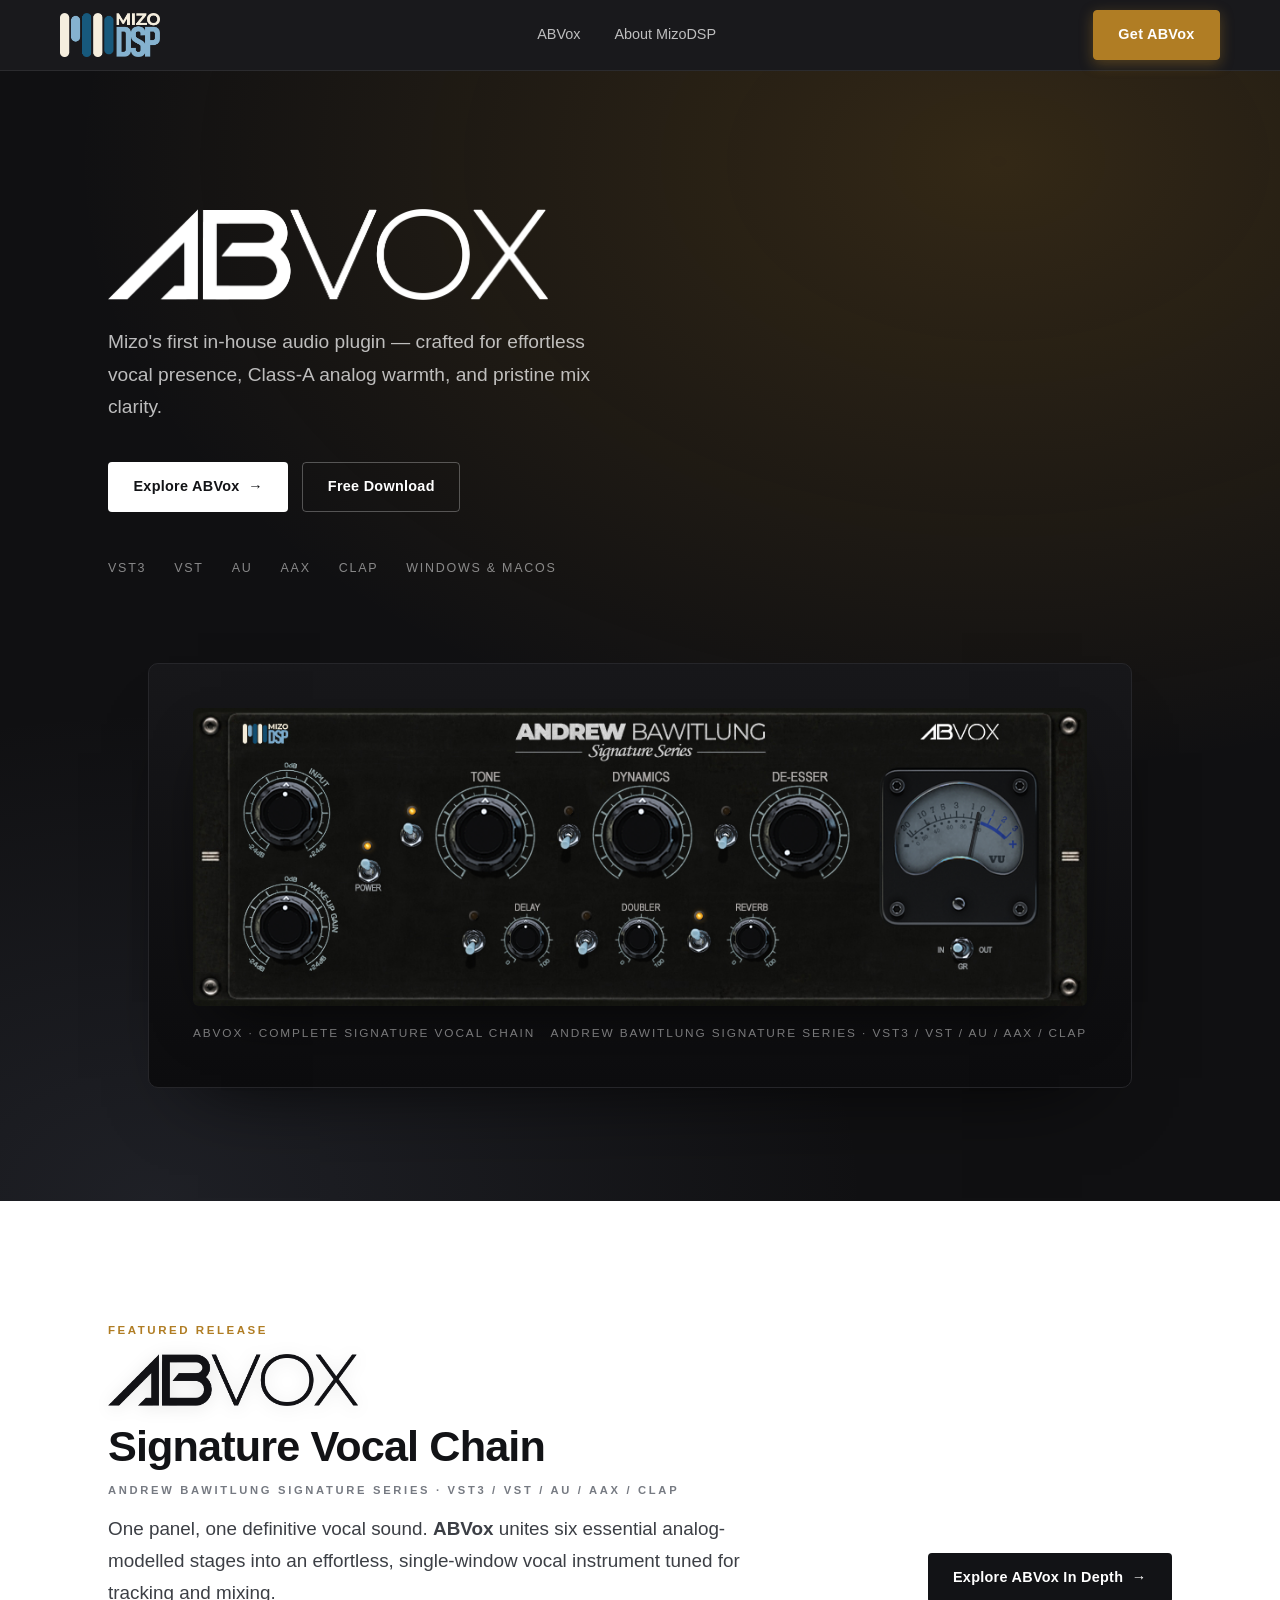
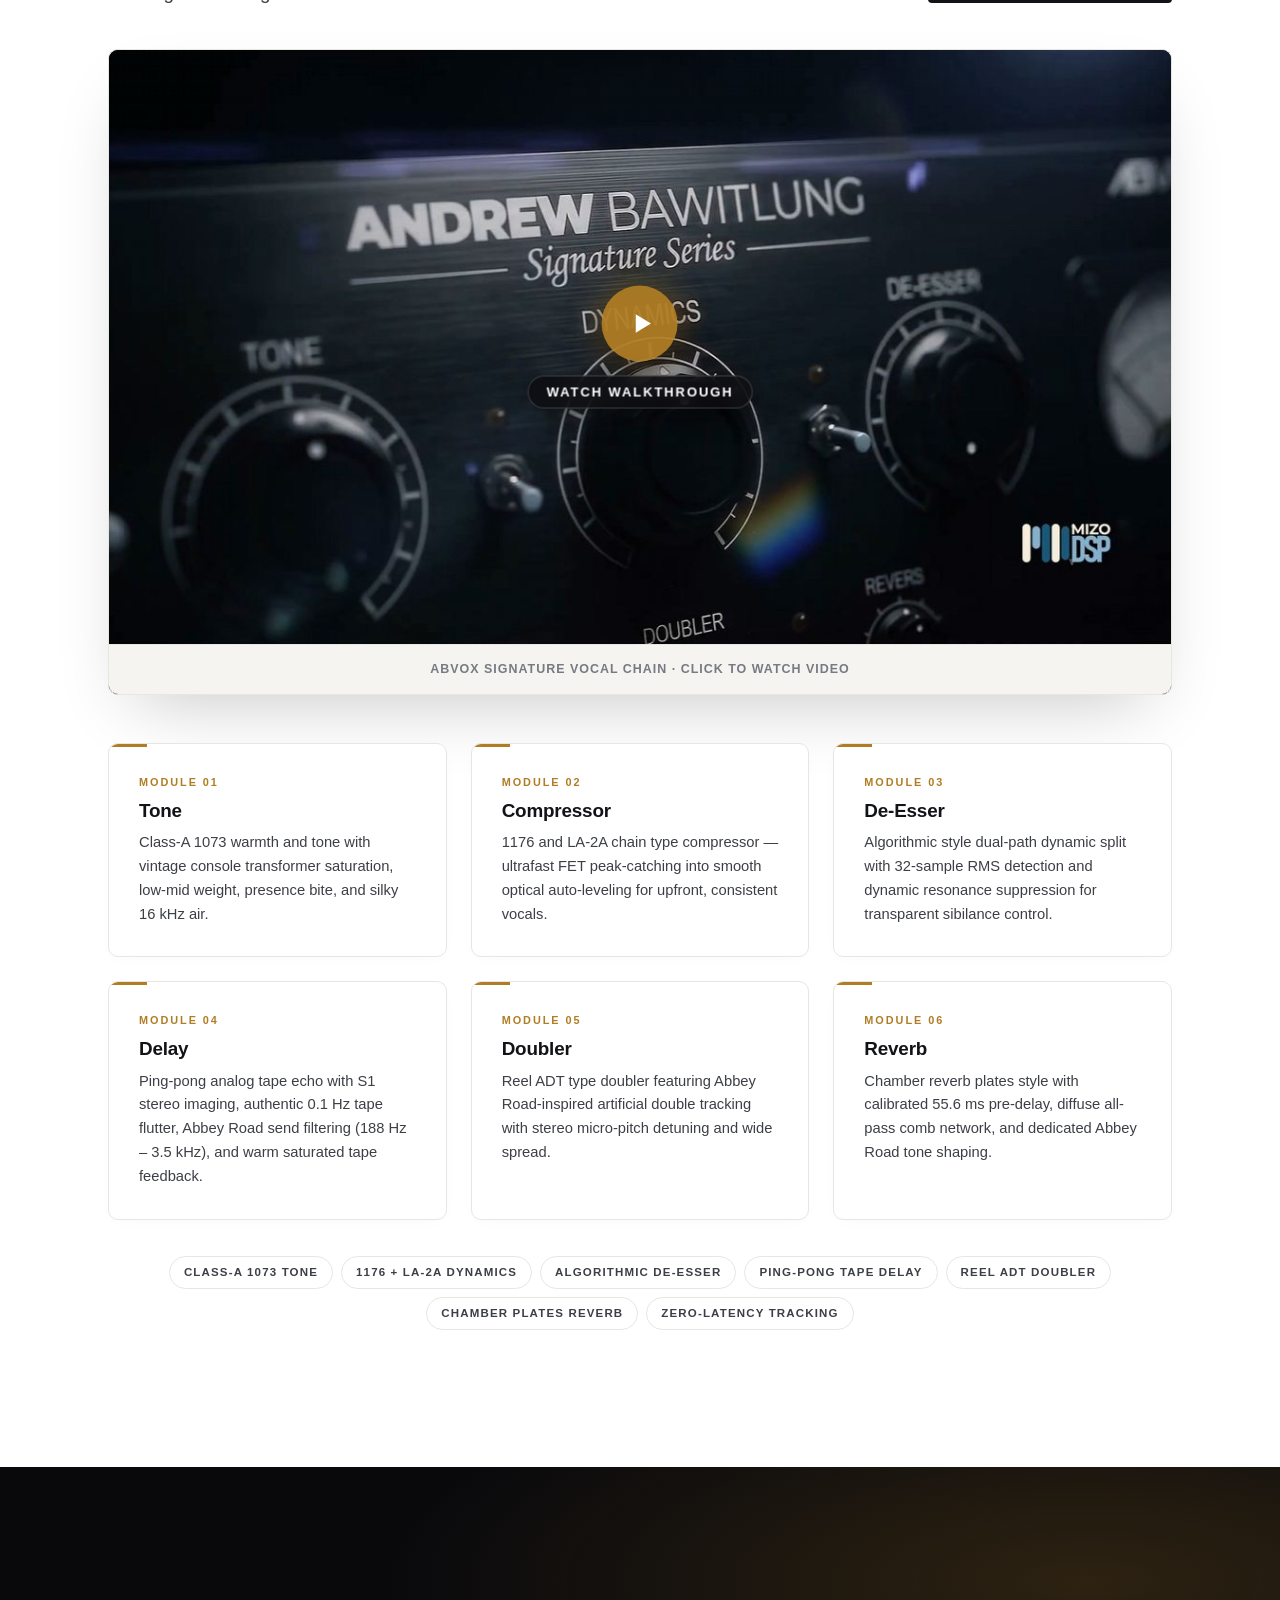
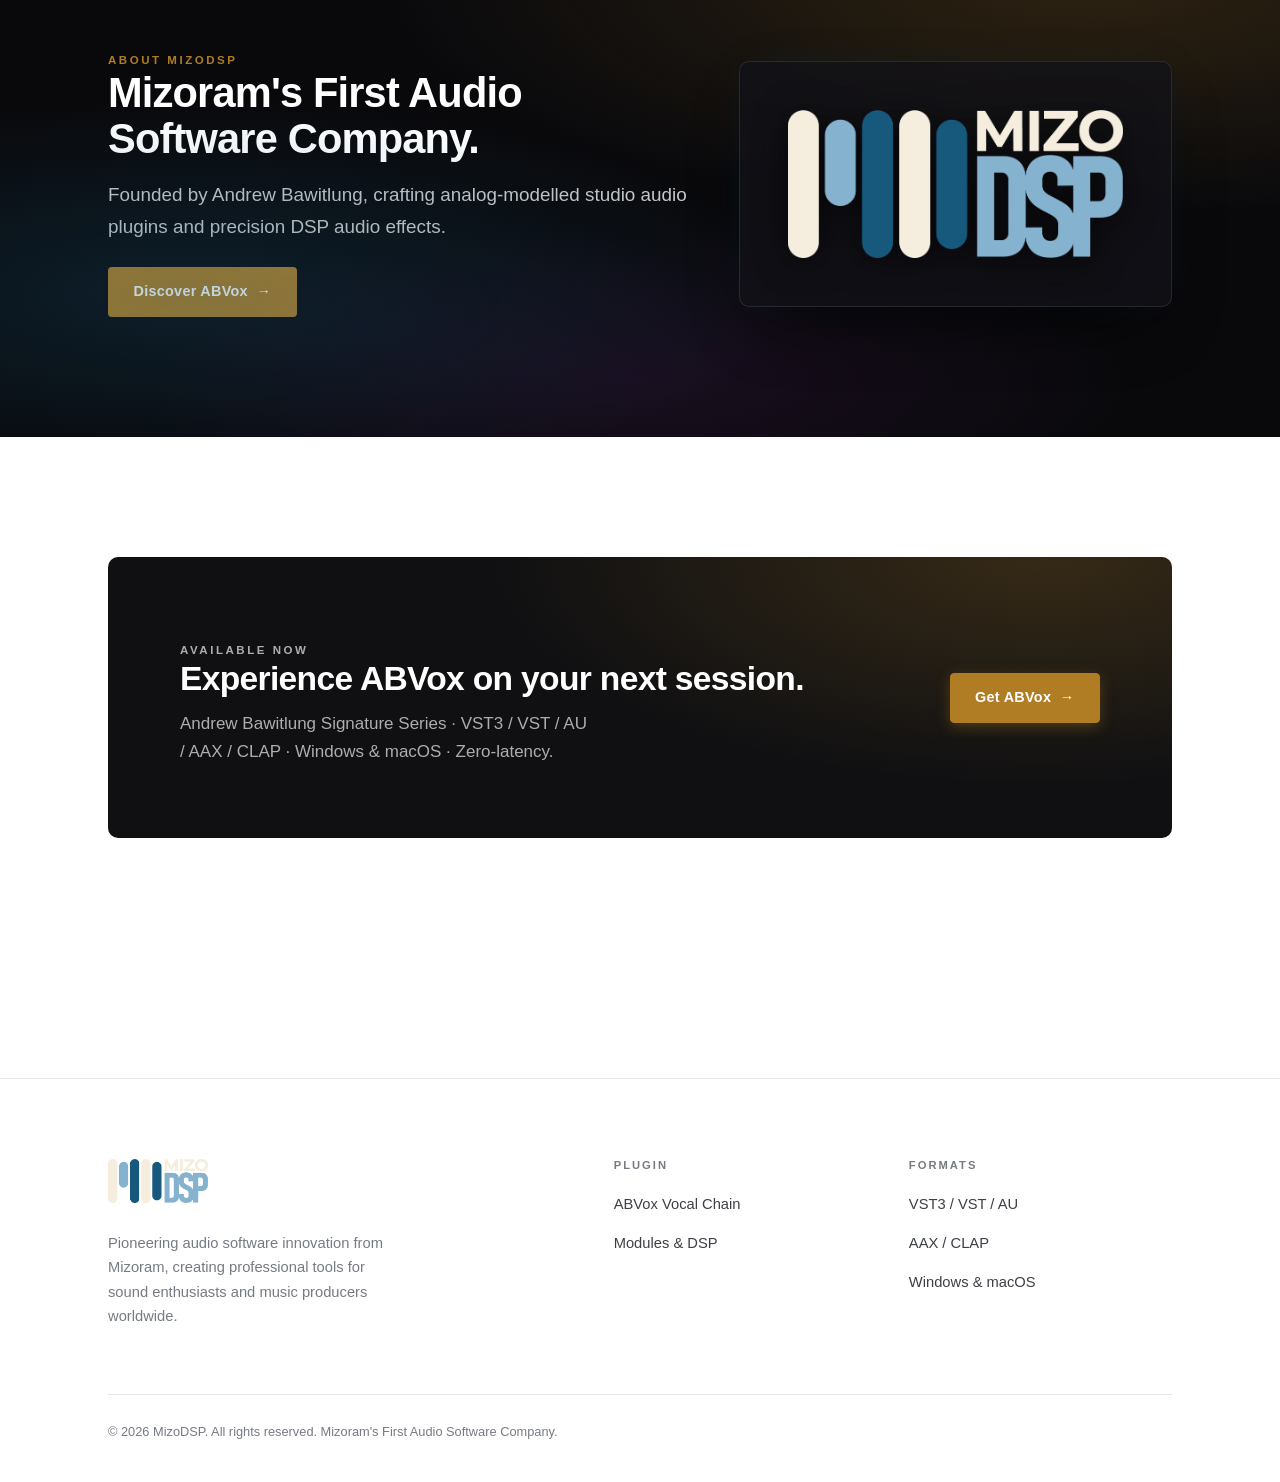
==== index.html @ 07ad2d6f "Switch download form provider to Web3Forms and display both platform downloads on success screen" ====
<!DOCTYPE html>
<html lang="en">
<head>
<meta charset="utf-8" />
<meta name="viewport" content="width=device-width, initial-scale=1" />
<meta name="robots" content="noindex, nofollow, noarchive, nosnippet" />
<meta name="googlebot" content="noindex, nofollow, noarchive, nosnippet" />
<title>MizoDSP — Mizoram's First Audio Software Company | ABVox</title>
<meta name="description" content="MizoDSP is Mizoram's first audio software company. Discover ABVox, the definitive analog-modelled signature vocal chain." />
<meta name="theme-color" content="#101012" />
<link rel="icon" href="favicon.svg" type="image/svg+xml" />
<link rel="icon" href="favicon.ico" sizes="any" />
<link rel="icon" type="image/png" sizes="32x32" href="favicon-32x32.png" />
<link rel="apple-touch-icon" href="apple-touch-icon.png" />

<!-- Open Graph / Social Sharing (WhatsApp, Telegram, Discord, etc.) -->
<meta property="og:type" content="website" />
<meta property="og:url" content="https://mizodsp.github.io/" />
<meta property="og:title" content="MizoDSP — Mizoram's First Audio Software Company | ABVox" />
<meta property="og:description" content="Discover ABVox, the definitive analog-modelled signature vocal chain by Andrew Bawitlung. VST3, VST, AU, AAX, CLAP. 100% Free." />
<meta property="og:image" content="https://mizodsp.github.io/assets/og-preview.png" />
<meta property="og:image:secure_url" content="https://mizodsp.github.io/assets/og-preview.png" />
<meta property="og:image:type" content="image/png" />
<meta property="og:image:width" content="1200" />
<meta property="og:image:height" content="630" />
<meta property="og:image:alt" content="MizoDSP ABVox Signature Vocal Chain" />
<meta property="og:site_name" content="MizoDSP" />

<!-- Twitter Card -->
<meta name="twitter:card" content="summary_large_image" />
<meta name="twitter:title" content="MizoDSP — Mizoram's First Audio Software Company | ABVox" />
<meta name="twitter:description" content="Discover ABVox, the definitive analog-modelled signature vocal chain by Andrew Bawitlung. 100% Free Download." />
<meta name="twitter:image" content="https://mizodsp.github.io/assets/og-preview.png" />

<script>document.documentElement.classList.add('js');</script>
<link rel="stylesheet" href="styles.css?v=5" />
</head>
<body>

<a class="skip-link btn btn--solid" href="#main">Skip to content</a>

<header class="site-header">
  <div class="wrap site-header__inner">
    <a class="brand" href="index.html" aria-label="MizoDSP home">
      <img class="brand__logo-img" src="assets/MizoDSP logo.png" alt="MizoDSP Logo" width="1505" height="660" />
    </a>

    <nav class="nav" id="nav" aria-label="Primary">
      <a href="abvox.html">ABVox</a>
      <a href="#story">About MizoDSP</a>
    </nav>

    <div class="site-header__cta">
      <a class="btn btn--accent" href="abvox.html" style="background:#b07d24; color:#ffffff; border-color:#b07d24;">Get ABVox</a>
      <button class="nav-toggle" id="navToggle" aria-expanded="false" aria-controls="nav">Menu</button>
    </div>
  </div>
</header>

<main id="main">

  <!-- HERO -->
  <section class="hero">
    <div class="wrap hero__inner">
      <div class="hero__logo-wrap reveal">
        <img src="assets/AB_VOX.png" alt="ABVox Logo" class="hero__abvox-logo" width="1778" height="368" />
      </div>
      
      <p class="hero__copy">
        Mizo's first in-house audio plugin — crafted for effortless vocal presence, Class-A analog warmth, and pristine mix clarity.
      </p>

      <div class="hero__actions">
        <a class="btn btn--light" href="abvox.html">Explore ABVox <span class="arrow">→</span></a>
        <a class="btn btn--outline-light js-download-trigger" href="abvox.html#get" onclick="openDownloadModal('Windows'); return false;">Free Download</a>
      </div>

      <div class="hero__meta">
        <span>VST3</span><span>VST</span><span>AU</span><span>AAX</span><span>CLAP</span><span>Windows &amp; macOS</span>
      </div>

      <!-- Hero product shot with actual render -->
      <figure class="showcase reveal">
        <img class="showcase__img" src="assets/ABVox_Plugin_Render.png"
             alt="ABVox — Complete Signature Vocal Chain Plugin Render"
             width="1024" height="341" fetchpriority="high" />
        <figcaption class="showcase__caption">
          <span>ABVox · Complete Signature Vocal Chain</span>
          <span>Andrew Bawitlung Signature Series · VST3 / VST / AU / AAX / CLAP</span>
        </figcaption>
      </figure>
    </div>
  </section>

  <!-- FEATURED PLUGIN: ABVox -->
  <section class="section" id="abvox">
    <div class="wrap">
      <div class="feature-header reveal">
        <div class="feature-header__body">
          <p class="eyebrow eyebrow--accent">Featured Release</p>
          <img src="assets/AB_VOX_dark.png" alt="ABVox Logo" class="abvox-feature-logo" />
          <h2 class="feature__title">
            Signature Vocal Chain
            <span>Andrew Bawitlung Signature Series · VST3 / VST / AU / AAX / CLAP</span>
          </h2>
          <p class="lede" style="margin-top: 16px; max-width: 68ch;">
            One panel, one definitive vocal sound. <strong>ABVox</strong> unites six essential analog-modelled
            stages into an effortless, single-window vocal instrument tuned for tracking and mixing.
          </p>
        </div>
        <div class="feature-header__actions">
          <a class="btn btn--solid" href="abvox.html">Explore ABVox In Depth <span class="arrow">→</span></a>
        </div>
      </div>

      <!-- Large B-Roll Image Showcase with Click-to-Play Video -->
      <figure class="feature__media feature__media--large reveal" id="featureVideoPlayer">
        <button class="feature-video-trigger" id="playVideoBtn" type="button" aria-label="Play ABVox official video walkthrough">
          <img src="assets/BRoll2.jpg"
               alt="ABVox Signature Vocal Chain"
               width="1120" height="627" loading="lazy" />
          <div class="video-play-badge">
            <span class="video-play-circle">
              <svg width="28" height="28" viewBox="0 0 24 24" fill="currentColor" aria-hidden="true">
                <polygon points="7,4 20,12 7,20" />
              </svg>
            </span>
            <span class="video-play-text">Watch Walkthrough</span>
          </div>
        </button>
        <figcaption class="feature__caption">
          ABVox Signature Vocal Chain · Click to Watch Video
        </figcaption>
      </figure>

      <!-- 6 Core Module Descriptions in Two Rows (3 columns x 2 rows) -->
      <div class="feature-modules-grid reveal">
        <article class="feature-module-card">
          <span class="feature-module-card__tag">Module 01</span>
          <h3 class="feature-module-card__title">Tone</h3>
          <p class="feature-module-card__desc">Class-A 1073 warmth and tone with vintage console transformer saturation, low-mid weight, presence bite, and silky 16 kHz air.</p>
        </article>

        <article class="feature-module-card">
          <span class="feature-module-card__tag">Module 02</span>
          <h3 class="feature-module-card__title">Compressor</h3>
          <p class="feature-module-card__desc">1176 and LA-2A chain type compressor — ultrafast FET peak-catching into smooth optical auto-leveling for upfront, consistent vocals.</p>
        </article>

        <article class="feature-module-card">
          <span class="feature-module-card__tag">Module 03</span>
          <h3 class="feature-module-card__title">De-Esser</h3>
          <p class="feature-module-card__desc">Algorithmic style dual-path dynamic split with 32-sample RMS detection and dynamic resonance suppression for transparent sibilance control.</p>
        </article>

        <article class="feature-module-card">
          <span class="feature-module-card__tag">Module 04</span>
          <h3 class="feature-module-card__title">Delay</h3>
          <p class="feature-module-card__desc">Ping-pong analog tape echo with S1 stereo imaging, authentic 0.1 Hz tape flutter, Abbey Road send filtering (188 Hz – 3.5 kHz), and warm saturated tape feedback.</p>
        </article>

        <article class="feature-module-card">
          <span class="feature-module-card__tag">Module 05</span>
          <h3 class="feature-module-card__title">Doubler</h3>
          <p class="feature-module-card__desc">Reel ADT type doubler featuring Abbey Road-inspired artificial double tracking with stereo micro-pitch detuning and wide spread.</p>
        </article>

        <article class="feature-module-card">
          <span class="feature-module-card__tag">Module 06</span>
          <h3 class="feature-module-card__title">Reverb</h3>
          <p class="feature-module-card__desc">Chamber reverb plates style with calibrated 55.6 ms pre-delay, diffuse all-pass comb network, and dedicated Abbey Road tone shaping.</p>
        </article>
      </div>

      <ul class="chips reveal" style="justify-content: center; margin-top: 36px;">
        <li>Class-A 1073 Tone</li>
        <li>1176 + LA-2A Dynamics</li>
        <li>Algorithmic De-Esser</li>
        <li>Ping-Pong Tape Delay</li>
        <li>Reel ADT Doubler</li>
        <li>Chamber Plates Reverb</li>
        <li>Zero-Latency Tracking</li>
      </ul>
    </div>
  </section>

  <!-- ABOUT MIZODSP -->
  <section class="section section--story-dark" id="story">
    <div class="wrap">
      <div class="broll-grid">
        <div class="reveal">
          <p class="eyebrow eyebrow--accent">About MizoDSP</p>
          <h2 class="section__title">Mizoram's First Audio Software Company.</h2>
          <p class="lede" style="margin-top: 16px;">
            Founded by Andrew Bawitlung,
            crafting analog-modelled studio audio plugins and precision DSP audio effects.
          </p>
          <div style="margin-top: 24px;">
            <a class="btn btn--solid" href="abvox.html">Discover ABVox <span class="arrow">→</span></a>
          </div>
        </div>

        <div class="story-logo-card reveal">
          <img src="assets/MizoDSP logo.png" alt="MizoDSP Logo" class="story-logo-img" width="1505" height="660" loading="lazy" />
        </div>
      </div>
    </div>
  </section>

  <!-- GET ABVOX CALL TO ACTION -->
  <section class="section" id="get">
    <div class="wrap">
      <div class="cta reveal">
        <div>
          <p class="eyebrow eyebrow--accent">Available Now</p>
          <h2>Experience ABVox on your next session.</h2>
          <p>
            Andrew Bawitlung Signature Series · VST3 / VST / AU / AAX / CLAP · Windows &amp; macOS · Zero-latency.
          </p>
        </div>
        <div class="cta__actions">
          <a class="btn btn--accent" href="abvox.html" style="background:#b07d24; color:#ffffff; border-color:#b07d24;">Get ABVox <span class="arrow">→</span></a>
        </div>
      </div>
    </div>
  </section>

</main>

<footer class="site-footer">
  <div class="wrap">
    <div class="site-footer__grid">
      <div class="site-footer__about">
        <a class="brand" href="index.html" aria-label="MizoDSP home">
          <img class="footer__logo-img" src="assets/MizoDSP logo.png" alt="MizoDSP Logo" />
        </a>
        <p>
          Pioneering audio software innovation from Mizoram, creating professional tools for sound enthusiasts and music producers worldwide.
        </p>
      </div>

      <div>
        <h4>Plugin</h4>
        <ul>
          <li><a href="abvox.html">ABVox Vocal Chain</a></li>
          <li><a href="abvox.html#modules">Modules &amp; DSP</a></li>
        </ul>
      </div>

      <div>
        <h4>Formats</h4>
        <ul>
          <li><a href="abvox.html#formats">VST3 / VST / AU</a></li>
          <li><a href="abvox.html#formats">AAX / CLAP</a></li>
          <li><a href="abvox.html#formats">Windows &amp; macOS</a></li>
        </ul>
      </div>

    </div>

    <div class="site-footer__bar">
      <span>© <span id="year">2026</span> MizoDSP. All rights reserved. Mizoram's First Audio Software Company.</span>
    </div>
  </div>
</footer>

<script>
  document.getElementById('year').textContent = new Date().getFullYear();

  var toggle = document.getElementById('navToggle');
  var nav = document.getElementById('nav');
  if (toggle) {
    toggle.addEventListener('click', function () {
      var open = nav.classList.toggle('nav--open');
      toggle.setAttribute('aria-expanded', String(open));
    });
  }

  // Click-to-play featured video
  var playBtn = document.getElementById('playVideoBtn');
  var videoContainer = document.getElementById('featureVideoPlayer');
  if (playBtn && videoContainer) {
    playBtn.addEventListener('click', function () {
      videoContainer.innerHTML = `
        <div class="video-responsive">
          <iframe
            src="https://www.youtube.com/embed/3EMnWuiMG0U?autoplay=1&amp;modestbranding=1&amp;rel=0&amp;iv_load_policy=3"
            title="ABVox Official Video Walkthrough"
            allow="accelerometer; autoplay; clipboard-write; encrypted-media; gyroscope; picture-in-picture; web-share"
            allowfullscreen>
          </iframe>
        </div>
        <figcaption class="feature__caption">
          ABVox Signature Vocal Chain · Official Walkthrough
        </figcaption>
      `;
    });
  }

  // Reveal on scroll
  (function () {
    var els = document.querySelectorAll('.reveal');
    if (!('IntersectionObserver' in window) ||
        window.matchMedia('(prefers-reduced-motion: reduce)').matches) {
      els.forEach(function (el) { el.classList.add('is-visible'); });
      return;
    }
    var io = new IntersectionObserver(function (entries) {
      entries.forEach(function (e) {
        if (e.isIntersecting) {
          e.target.classList.add('is-visible');
          io.unobserve(e.target);
        }
      });
    }, { rootMargin: '0px 0px -10% 0px', threshold: 0.08 });
    els.forEach(function (el) { io.observe(el); });

    // Safety net: never leave content hidden.
    window.setTimeout(function () {
      els.forEach(function (el) { el.classList.add('is-visible'); });
    }, 2500);
  })();
</script>

<!-- DOWNLOAD EMAIL MODAL STYLES (Inline to bypass any browser cache) -->
<style>
.download-modal {
  position: fixed !important;
  top: 0 !important;
  left: 0 !important;
  right: 0 !important;
  bottom: 0 !important;
  width: 100vw !important;
  height: 100vh !important;
  z-index: 9999999 !important;
  display: none;
  align-items: center;
  justify-content: center;
  padding: 16px;
  box-sizing: border-box;
}

.download-modal.is-open {
  display: flex !important;
}

.download-modal__backdrop {
  position: absolute !important;
  top: 0 !important;
  left: 0 !important;
  right: 0 !important;
  bottom: 0 !important;
  width: 100% !important;
  height: 100% !important;
  background: rgba(8, 8, 11, 0.88) !important;
  backdrop-filter: blur(12px) !important;
  -webkit-backdrop-filter: blur(12px) !important;
  cursor: pointer;
}

.download-modal__dialog {
  position: relative !important;
  z-index: 10 !important;
  width: 100% !important;
  max-width: 480px !important;
  background: #14151a !important;
  background: linear-gradient(180deg, #181920 0%, #111216 100%) !important;
  border: 1px solid rgba(176, 125, 36, 0.4) !important;
  box-shadow: 0 25px 65px rgba(0, 0, 0, 0.9), 0 0 40px rgba(176, 125, 36, 0.15) !important;
  border-radius: 12px !important;
  padding: 32px 28px !important;
  color: #f5f4f1 !important;
  box-sizing: border-box !important;
  font-family: -apple-system, BlinkMacSystemFont, "Segoe UI", Roboto, sans-serif !important;
}

.download-modal__close {
  position: absolute !important;
  top: 16px !important;
  right: 16px !important;
  width: 36px !important;
  height: 36px !important;
  display: inline-flex !important;
  align-items: center !important;
  justify-content: center !important;
  background: rgba(255, 255, 255, 0.08) !important;
  border: 1px solid rgba(255, 255, 255, 0.14) !important;
  border-radius: 50% !important;
  color: #ffffff !important;
  cursor: pointer !important;
  font-size: 18px !important;
  line-height: 1 !important;
  transition: all 0.2s ease !important;
}

.download-modal__close:hover {
  background: rgba(255, 255, 255, 0.2) !important;
  transform: scale(1.08) !important;
}

.modal-os-tabs {
  display: flex !important;
  gap: 8px !important;
  background: rgba(255, 255, 255, 0.04) !important;
  border: 1px solid rgba(255, 255, 255, 0.08) !important;
  border-radius: 8px !important;
  padding: 4px !important;
  margin-bottom: 16px !important;
}

.modal-os-tab {
  flex: 1 !important;
  display: inline-flex !important;
  align-items: center !important;
  justify-content: center !important;
  gap: 6px !important;
  padding: 8px 12px !important;
  background: transparent !important;
  border: none !important;
  border-radius: 6px !important;
  color: rgba(255, 255, 255, 0.65) !important;
  font-size: 0.88rem !important;
  font-weight: 600 !important;
  cursor: pointer !important;
  transition: all 0.2s ease !important;
}

.modal-os-tab:hover {
  color: #ffffff !important;
  background: rgba(255, 255, 255, 0.06) !important;
}

.modal-os-tab.is-active {
  background: #b07d24 !important;
  color: #ffffff !important;
  box-shadow: 0 2px 8px rgba(176, 125, 36, 0.35) !important;
}

.download-modal__badge {
  display: inline-flex !important;
  align-items: center !important;
  gap: 6px !important;
  background: rgba(176, 125, 36, 0.16) !important;
  border: 1px solid rgba(176, 125, 36, 0.4) !important;
  color: #dfaa47 !important;
  font-size: 0.8rem !important;
  font-weight: 600 !important;
  letter-spacing: 0.03em !important;
  padding: 4px 10px !important;
  border-radius: 4px !important;
  margin-bottom: 12px !important;
}

.download-modal__title {
  font-size: 1.55rem !important;
  font-weight: 700 !important;
  color: #ffffff !important;
  margin: 0 0 8px 0 !important;
  line-height: 1.2 !important;
}

.download-modal__subtitle {
  color: rgba(255, 255, 255, 0.72) !important;
  font-size: 0.92rem !important;
  line-height: 1.5 !important;
  margin: 0 0 18px 0 !important;
}

.download-modal__form {
  display: flex !important;
  flex-direction: column !important;
  gap: 16px !important;
}

.download-modal .form-group {
  display: flex !important;
  flex-direction: column !important;
  gap: 6px !important;
  text-align: left !important;
}

.download-modal .form-label {
  font-size: 0.86rem !important;
  font-weight: 500 !important;
  color: rgba(255, 255, 255, 0.9) !important;
  margin: 0 !important;
}

.download-modal .form-input {
  width: 100% !important;
  padding: 12px 14px !important;
  background: rgba(255, 255, 255, 0.06) !important;
  border: 1px solid rgba(255, 255, 255, 0.18) !important;
  border-radius: 6px !important;
  color: #ffffff !important;
  font-size: 0.95rem !important;
  box-sizing: border-box !important;
}

.download-modal .form-input:focus {
  outline: none !important;
  border-color: #b07d24 !important;
  background: rgba(255, 255, 255, 0.1) !important;
  box-shadow: 0 0 0 3px rgba(176, 125, 36, 0.3) !important;
}

.btn--modal-submit {
  width: 100% !important;
  margin-top: 6px !important;
  padding: 13px 20px !important;
  background: #b07d24 !important;
  color: #ffffff !important;
  border: 1px solid #b07d24 !important;
  font-weight: 600 !important;
  font-size: 1rem !important;
  justify-content: center !important;
  border-radius: 6px !important;
  cursor: pointer !important;
  display: inline-flex !important;
  align-items: center !important;
  gap: 8px !important;
  box-sizing: border-box !important;
  transition: all 0.2s ease !important;
}

.btn--modal-submit:hover:not(:disabled) {
  background: #c59132 !important;
  border-color: #c59132 !important;
  box-shadow: 0 4px 18px rgba(176, 125, 36, 0.5) !important;
}

.btn--modal-submit:disabled {
  opacity: 0.75 !important;
  cursor: wait !important;
}

.download-modal__note {
  font-size: 0.78rem !important;
  color: rgba(255, 255, 255, 0.5) !important;
  text-align: center !important;
  margin: 4px 0 0 0 !important;
}

.download-modal__success {
  text-align: center !important;
  padding: 12px 0 8px !important;
}

.download-modal__success .success-icon {
  margin: 0 auto 16px !important;
  width: 58px !important;
  height: 58px !important;
  background: rgba(176, 125, 36, 0.16) !important;
  border: 1px solid rgba(176, 125, 36, 0.4) !important;
  border-radius: 50% !important;
  display: flex !important;
  align-items: center !important;
  justify-content: center !important;
}

.download-modal__actions {
  display: flex !important;
  flex-direction: column !important;
  gap: 10px !important;
  margin-top: 24px !important;
}

@media (max-width: 540px) {
  .download-modal__dialog {
    padding: 24px 18px !important;
  }
  .download-modal__title {
    font-size: 1.35rem !important;
  }
}
</style>

<!-- DOWNLOAD EMAIL MODAL -->
<div class="download-modal" id="downloadModal" style="display:none;" aria-hidden="true" role="dialog" aria-modal="true" aria-labelledby="modalTitle">
  <div class="download-modal__backdrop" id="modalBackdrop" onclick="closeDownloadModal()"></div>
  <div class="download-modal__dialog">
    <button class="download-modal__close" id="modalCloseBtn" onclick="closeDownloadModal()" type="button" aria-label="Close download modal">✕</button>

    <!-- Form View -->
    <div class="download-modal__content" id="modalFormView">
      <!-- OS Selection Tabs -->
      <div class="modal-os-tabs">
        <button type="button" class="modal-os-tab is-active" id="modalTabWin" onclick="switchModalPlatform('Windows')">
          <svg width="15" height="15" viewBox="0 0 24 24" fill="currentColor" aria-hidden="true"><path d="M0 3.449L9.75 2.1v9.451H0m10.949-9.602L24 0v11.401H10.949M0 12.6h9.75v9.451L0 20.699M10.949 12.6H24V24l-12.951-1.751"/></svg>
          Windows
        </button>
        <button type="button" class="modal-os-tab" id="modalTabMac" onclick="switchModalPlatform('macOS')">
          <svg width="15" height="15" viewBox="0 0 24 24" fill="currentColor" aria-hidden="true"><path d="M18.71 19.5c-.83 1.24-1.71 2.45-3.05 2.47-1.34.03-1.77-.79-3.29-.79-1.53 0-2 .77-3.27.82-1.31.05-2.3-1.32-3.14-2.53C4.25 17 2.94 12.45 4.7 9.39c.87-1.52 2.43-2.48 4.12-2.51 1.28-.02 2.5.87 3.29.87.78 0 2.26-1.07 3.81-.91.65.03 2.47.26 3.64 1.98-.09.06-2.17 1.28-2.15 3.81.03 3.02 2.65 4.03 2.68 4.04-.03.07-.42 1.44-1.38 2.83M15.97 6.37c.62-.75 1.04-1.8 0.92-2.85-.9.04-2 .6-2.65 1.35-.58.66-1.08 1.73-.95 2.76 1.01.08 2.05-.51 2.68-1.26z"/></svg>
          macOS
        </button>
      </div>

      <div class="download-modal__header">
        <div class="download-modal__badge" id="modalPlatformBadge">
          <span id="modalPlatformText">Windows (VST3, VST, AAX, CLAP)</span>
        </div>
        <h3 class="download-modal__title" id="modalTitle">Get ABVox Free</h3>
        <p class="download-modal__subtitle">Enter your details below to download ABVox Signature Vocal Chain.</p>
      </div>

      <form class="download-modal__form" id="downloadForm" action="https://api.web3forms.com/submit" method="POST">
        <!-- Web3Forms Access Key -->
        <input type="hidden" name="access_key" value="9c504c6c-5943-48a9-87bd-8b77f9579c1c" />
        <input type="hidden" name="from_name" value="MizoDSP" />
        <input type="hidden" name="subject" id="formSubject" value="New ABVox Free Download (Windows)" />
        <input type="hidden" name="platform" id="formPlatform" value="Windows" />

        <!-- Anti-spam botcheck -->
        <input type="checkbox" name="botcheck" style="display:none;" />

        <div class="form-group">
          <label for="formName" class="form-label">Name</label>
          <input type="text" id="formName" name="name" class="form-input" required autocomplete="name" />
        </div>

        <div class="form-group">
          <label for="formEmail" class="form-label">Email</label>
          <input type="email" id="formEmail" name="email" class="form-input" required autocomplete="email" />
        </div>

        <button type="submit" class="btn btn--solid btn--modal-submit" id="modalSubmitBtn">
          <span id="modalSubmitBtnText">Download for Windows (Free)</span>
          <svg width="18" height="18" viewBox="0 0 24 24" fill="currentColor" aria-hidden="true"><path d="M19 9h-4V3H9v6H5l7 7 7-7zM5 18v2h14v-2H5z"/></svg>
        </button>

        <p class="download-modal__note">
          🔒 100% Free · No spam, ever. Only product updates.
        </p>
      </form>
    </div>

    <!-- Success View -->
    <div class="download-modal__success" id="modalSuccessView" style="display:none;">
      <div class="success-icon">
        <svg width="32" height="32" viewBox="0 0 24 24" fill="none" stroke="#b07d24" stroke-width="2.5" stroke-linecap="round" stroke-linejoin="round"><path d="M22 11.08V12a10 10 0 1 1-5.93-9.14"></path><polyline points="22 4 12 14.01 9 11.01"></polyline></svg>
      </div>
      <h3 class="download-modal__title">Your Download Has Started!</h3>
      <p class="download-modal__subtitle" style="margin-bottom: 20px;">
        Thank you for downloading ABVox. Direct download links for both platforms:
      </p>
      <div class="download-modal__actions" style="display: flex; flex-direction: column; gap: 10px;">
        <a class="btn btn--solid" href="https://github.com/mizodsp/mizodsp.github.io/releases/download/v1.0.0/ABVox_v1.0.0_Windows.zip" download style="background:var(--accent); color:#ffffff; border-color:var(--accent); justify-content:center; display:flex; align-items:center; gap:8px;">
          <svg width="16" height="16" viewBox="0 0 24 24" fill="currentColor" aria-hidden="true"><path d="M0 3.449L9.75 2.1v9.451H0m10.949-9.602L24 0v11.401H10.949M0 12.6h9.75v9.451L0 20.699M10.949 12.6H24V24l-12.951-1.751"/></svg>
          Download for Windows (ZIP)
        </a>
        <a class="btn btn--solid" href="https://github.com/mizodsp/mizodsp.github.io/releases/download/v1.0.0/ABVox_v1.0.0_macOS.zip" download style="background:rgba(255, 255, 255, 0.08); color:#ffffff; border:1px solid rgba(255, 255, 255, 0.2); justify-content:center; display:flex; align-items:center; gap:8px;">
          <svg width="16" height="16" viewBox="0 0 24 24" fill="currentColor" aria-hidden="true"><path d="M18.71 19.5c-.83 1.24-1.71 2.45-3.05 2.47-1.34.03-1.77-.79-3.29-.79-1.53 0-2 .77-3.27.82-1.31.05-2.3-1.32-3.14-2.53C4.25 17 2.94 12.45 4.7 9.39c.87-1.52 2.43-2.48 4.12-2.51 1.28-.02 2.5.87 3.29.87.78 0 2.26-1.07 3.81-.91.65.03 2.47.26 3.64 1.98-.09.06-2.17 1.28-2.15 3.81.03 3.02 2.65 4.03 2.68 4.04-.03.07-.42 1.44-1.38 2.83M15.97 6.37c.62-.75 1.04-1.8 0.92-2.85-.9.04-2 .6-2.65 1.35-.58.66-1.08 1.73-.95 2.76 1.01.08 2.05-.51 2.68-1.26z"/></svg>
          Download for macOS (ZIP)
        </a>
      </div>
    </div>
  </div>
</div>

<script>
  // Bulletproof Global Modal Handlers
  var WIN_DOWNLOAD_URL = 'https://github.com/mizodsp/mizodsp.github.io/releases/download/v1.0.0/ABVox_v1.0.0_Windows.zip';
  var MAC_DOWNLOAD_URL = 'https://github.com/mizodsp/mizodsp.github.io/releases/download/v1.0.0/ABVox_v1.0.0_macOS.zip';
  var currentDownloadUrl = WIN_DOWNLOAD_URL;
  var currentPlatform = 'Windows';

  window.switchModalPlatform = function (platform, url) {
    currentPlatform = platform || 'Windows';
    currentDownloadUrl = url || (currentPlatform === 'macOS' ? MAC_DOWNLOAD_URL : WIN_DOWNLOAD_URL);

    var tabWin = document.getElementById('modalTabWin');
    var tabMac = document.getElementById('modalTabMac');
    var badgeText = document.getElementById('modalPlatformText');
    var submitBtnText = document.getElementById('modalSubmitBtnText');
    var platformInput = document.getElementById('formPlatform');
    var subjectInput = document.getElementById('formSubject');

    if (platformInput) platformInput.value = currentPlatform;
    if (subjectInput) subjectInput.value = 'New ABVox Free Download (' + currentPlatform + ')';

    if (currentPlatform === 'Windows') {
      if (tabWin) tabWin.classList.add('is-active');
      if (tabMac) tabMac.classList.remove('is-active');
      if (badgeText) badgeText.textContent = 'Windows (VST3, VST, AAX, CLAP)';
      if (submitBtnText) submitBtnText.textContent = 'Download for Windows (Free)';
    } else {
      if (tabWin) tabWin.classList.remove('is-active');
      if (tabMac) tabMac.classList.add('is-active');
      if (badgeText) badgeText.textContent = 'macOS (VST3, AU, AAX, CLAP)';
      if (submitBtnText) submitBtnText.textContent = 'Download for macOS (Free)';
    }
  };

  window.openDownloadModal = function (platform, url) {
    var modal = document.getElementById('downloadModal');
    if (!modal) return;

    window.switchModalPlatform(platform || 'Windows', url);

    var formView = document.getElementById('modalFormView');
    var successView = document.getElementById('modalSuccessView');
    var submitBtn = document.getElementById('modalSubmitBtn');
    var nameInput = document.getElementById('formName');

    if (formView) formView.style.display = 'block';
    if (successView) successView.style.display = 'none';
    if (submitBtn) submitBtn.disabled = false;

    modal.style.display = 'flex';
    modal.classList.add('is-open');
    modal.setAttribute('aria-hidden', 'false');
    document.body.style.overflow = 'hidden';

    setTimeout(function () {
      if (nameInput) nameInput.focus();
    }, 100);
  };

  window.closeDownloadModal = function () {
    var modal = document.getElementById('downloadModal');
    if (!modal) return;
    modal.style.display = 'none';
    modal.classList.remove('is-open');
    modal.setAttribute('aria-hidden', 'true');
    document.body.style.overflow = '';
  };

  // Close on Escape key
  document.addEventListener('keydown', function (e) {
    if (e.key === 'Escape') {
      window.closeDownloadModal();
    }
  });

  // Global event delegation for any links pointing to zip files or with js-download-trigger
  document.addEventListener('click', function (e) {
    var trigger = e.target.closest('.js-download-trigger, .btn--download, a[href*=".zip"]');
    if (trigger) {
      e.preventDefault();
      e.stopPropagation();
      var platform = trigger.getAttribute('data-platform') || (trigger.href.indexOf('macOS') !== -1 ? 'macOS' : 'Windows');
      var url = trigger.getAttribute('href');
      window.openDownloadModal(platform, url);
    }
  });

  function triggerDirectFileDownload(url) {
    if (!url) return;
    var a = document.createElement('a');
    a.href = url;
    a.setAttribute('download', '');
    document.body.appendChild(a);
    a.click();
    setTimeout(function () {
      if (a.parentNode) a.parentNode.removeChild(a);
    }, 1000);
  }

  // Handle Form Submission
  var form = document.getElementById('downloadForm');
  if (form) {
    form.addEventListener('submit', function (e) {
      e.preventDefault();

      var submitBtn = document.getElementById('modalSubmitBtn');
      var submitBtnText = document.getElementById('modalSubmitBtnText');
      var formView = document.getElementById('modalFormView');
      var successView = document.getElementById('modalSuccessView');

      if (submitBtn) submitBtn.disabled = true;
      if (submitBtnText) submitBtnText.textContent = 'Starting Download...';

      var formData = new FormData(form);
      var object = Object.fromEntries(formData);
      var json = JSON.stringify(object);

      fetch(form.action, {
        method: 'POST',
        headers: {
          'Content-Type': 'application/json',
          'Accept': 'application/json'
        },
        body: json
      })
      .then(function (response) {
        return response.json().catch(function () { return { success: true }; });
      })
      .catch(function (err) {
        console.warn('Web3Forms notice:', err);
      })
      .finally(function () {
        // Trigger download
        triggerDirectFileDownload(currentDownloadUrl);

        // Show success screen
        if (formView) formView.style.display = 'none';
        if (successView) successView.style.display = 'block';
        form.reset();
      });
    });
  }
</script>

</body>
</html>
---- styles.css ----
/* ==========================================================================
   MizoDSP — site styles
   Minimal, light, editorial. No external fonts, no trackers, no ad slots.
   ========================================================================== */

:root {
  --bg: #ffffff;
  --bg-soft: #f5f4f1;
  --bg-deep: #101012;
  --ink: #121316;
  --ink-soft: #3c3f45;
  --muted: #767a82;
  --line: #e7e6e1;
  --line-dark: #26262a;

  --accent: #b07d24;
  --accent-hover: #c59132;
  --accent-soft: rgba(176, 125, 36, 0.2);
  --accent-ink: #ffffff;

  --radius: 4px;
  --radius-lg: 10px;
  --wrap: 1160px;
  --pad: clamp(20px, 5vw, 48px);

  --font: -apple-system, BlinkMacSystemFont, "Segoe UI", Roboto, Helvetica,
    Arial, "Helvetica Neue", sans-serif;

  --ease: cubic-bezier(0.22, 0.61, 0.36, 1);
}

*,
*::before,
*::after {
  box-sizing: border-box;
}

html {
  scroll-behavior: smooth;
  -webkit-text-size-adjust: 100%;
  overflow-x: hidden;
}

body {
  margin: 0;
  overflow-x: hidden;
  background: var(--bg);
  color: var(--ink);
  font-family: var(--font);
  font-size: 17px;
  line-height: 1.65;
  font-weight: 400;
  -webkit-font-smoothing: antialiased;
  text-rendering: optimizeLegibility;
}

img {
  max-width: 100%;
  height: auto;
  display: block;
}

a {
  color: inherit;
  text-decoration: none;
}

h1,
h2,
h3,
h4 {
  margin: 0;
  font-weight: 600;
  letter-spacing: -0.02em;
  line-height: 1.12;
  color: var(--ink);
}

p {
  margin: 0;
}

.wrap {
  width: 100%;
  max-width: var(--wrap);
  margin: 0 auto;
  padding-inline: var(--pad);
}

.eyebrow {
  font-size: 0.72rem;
  font-weight: 600;
  letter-spacing: 0.22em;
  text-transform: uppercase;
  color: var(--muted);
}

.skip-link {
  position: absolute;
  left: -9999px;
  top: 0;
  z-index: 100;
}

.skip-link:focus {
  left: 16px;
  top: 16px;
}

.eyebrow--accent {
  color: var(--accent);
}

.lede {
  font-size: clamp(1.02rem, 1.5vw, 1.18rem);
  color: var(--ink-soft);
  line-height: 1.7;
}

.muted {
  color: var(--muted);
}

/* ---------- buttons ---------- */

.btn {
  display: inline-flex;
  align-items: center;
  gap: 0.6em;
  padding: 0.85em 1.7em;
  border-radius: var(--radius);
  border: 1px solid transparent;
  font-size: 0.9rem;
  font-weight: 600;
  letter-spacing: 0.02em;
  cursor: pointer;
  transition: background 0.25s var(--ease), color 0.25s var(--ease),
    border-color 0.25s var(--ease), transform 0.25s var(--ease);
}

.btn:hover {
  transform: translateY(-1px);
}

.btn--solid {
  background: var(--ink);
  color: #fff;
}

.btn--solid:hover {
  background: var(--accent);
}

.btn--accent {
  background: #b07d24 !important;
  color: #ffffff !important;
  border: 1px solid #b07d24 !important;
  box-shadow: 0 4px 14px rgba(176, 125, 36, 0.35);
}

.btn--accent:hover {
  background: #c59132 !important;
  border-color: #c59132 !important;
  color: #ffffff !important;
  box-shadow: 0 6px 20px rgba(176, 125, 36, 0.55);
}

.btn--ghost {
  border-color: var(--line);
  color: var(--ink);
}

.btn--ghost:hover {
  border-color: var(--ink);
}

.btn--light {
  background: #fff;
  color: var(--ink);
}

.btn--light:hover {
  background: var(--accent);
  color: #fff;
}

.btn--outline-light {
  border-color: rgba(255, 255, 255, 0.28);
  color: #fff;
}

.btn--outline-light:hover {
  border-color: #fff;
}

.btn .arrow {
  transition: transform 0.25s var(--ease);
}

.btn:hover .arrow {
  transform: translateX(3px);
}

/* ---------- header ---------- */

.site-header {
  position: sticky;
  top: 0;
  z-index: 50;
  background: rgba(11, 11, 14, 0.94);
  backdrop-filter: saturate(180%) blur(16px);
  -webkit-backdrop-filter: saturate(180%) blur(16px);
  border-bottom: 1px solid rgba(255, 255, 255, 0.08);
}

.site-header__inner {
  display: flex;
  align-items: center;
  justify-content: space-between;
  gap: 20px;
  min-height: 70px;
  padding: 6px 0;
}

.brand {
  display: inline-flex;
  align-items: center;
  text-decoration: none;
}

.brand__logo-img {
  height: 44px;
  width: auto;
  max-width: 150px;
  object-fit: contain;
  display: block;
}

.nav {
  display: flex;
  align-items: center;
  gap: clamp(18px, 3vw, 34px);
  font-size: 0.9rem;
  font-weight: 500;
  color: rgba(255, 255, 255, 0.72);
}

.nav a {
  position: relative;
  padding: 4px 0;
  transition: color 0.2s var(--ease);
}

.nav a::after {
  content: "";
  position: absolute;
  left: 0;
  bottom: 0;
  width: 100%;
  height: 1px;
  background: var(--accent);
  transform: scaleX(0);
  transform-origin: left;
  transition: transform 0.28s var(--ease);
}

.nav a:hover,
.nav a[aria-current="page"] {
  color: #ffffff;
}

.nav a:hover::after,
.nav a[aria-current="page"]::after {
  transform: scaleX(1);
}

.site-header__cta {
  display: flex;
  align-items: center;
  gap: 14px;
}

.site-header__cta .btn {
  background: #b07d24 !important;
  color: #ffffff !important;
  border: 1px solid #b07d24 !important;
  border-radius: var(--radius);
  font-weight: 600;
  box-shadow: 0 4px 14px rgba(176, 125, 36, 0.4);
}

.site-header__cta .btn:hover {
  background: #c59132 !important;
  border-color: #c59132 !important;
  color: #ffffff !important;
  box-shadow: 0 6px 20px rgba(176, 125, 36, 0.6);
  transform: translateY(-1px);
}

.nav-toggle {
  display: none;
}

/* ---------- hero (dark) ---------- */

.hero {
  position: relative;
  overflow: hidden;
  background: var(--bg-deep);
  color: #fff;
  padding: clamp(72px, 12vw, 132px) 0 clamp(56px, 9vw, 96px);
}

.hero::before {
  content: "";
  position: absolute;
  inset: 0;
  background: radial-gradient(
      120% 90% at 78% 8%,
      rgba(176, 125, 36, 0.22),
      transparent 60%
    ),
    radial-gradient(90% 70% at 12% 100%, rgba(120, 130, 160, 0.14), transparent 62%);
  pointer-events: none;
}

.hero__inner {
  position: relative;
}

.hero__title {
  color: #fff;
  font-size: clamp(2.3rem, 6.1vw, 4.15rem);
  font-weight: 600;
  letter-spacing: -0.035em;
  line-height: 1.05;
  margin: 22px 0 0;
  max-width: 15ch;
}

.hero__title em {
  font-style: normal;
  color: var(--accent);
}

.hero__logo-wrap {
  margin-top: 6px;
  margin-bottom: 20px;
}

.hero__abvox-logo {
  max-width: clamp(260px, 42vw, 440px);
  width: 100%;
  height: auto;
  display: block;
}

.hero__copy {
  margin-top: 26px;
  max-width: 46ch;
  font-size: clamp(1.02rem, 1.6vw, 1.2rem);
  line-height: 1.7;
  color: rgba(255, 255, 255, 0.72);
}

.btn--download {
  display: flex;
  align-items: center;
  justify-content: center;
  gap: 10px;
  padding: 0.9em 1.4em;
  font-size: 0.92rem;
  font-weight: 600;
  width: 100%;
  border-radius: var(--radius);
  background: var(--accent);
  color: #ffffff;
  text-decoration: none;
  transition: background 0.25s var(--ease), transform 0.25s var(--ease);
}

.btn--download:hover {
  background: #c59132;
  transform: translateY(-2px);
  color: #ffffff;
}

.btn--download em {
  font-style: normal;
  font-size: 0.82rem;
  opacity: 0.88;
  font-weight: 500;
}

.btn--download-mac {
  background: rgba(255, 255, 255, 0.12);
  border: 1px solid rgba(255, 255, 255, 0.22);
  color: #ffffff;
}

.btn--download-mac:hover {
  background: rgba(255, 255, 255, 0.22);
  border-color: #ffffff;
  color: #ffffff;
}

.hero__actions {
  display: flex;
  flex-wrap: wrap;
  gap: 14px;
  margin-top: 38px;
}

.hero__meta {
  display: flex;
  flex-wrap: wrap;
  gap: 10px 28px;
  margin-top: 46px;
  font-size: 0.78rem;
  letter-spacing: 0.14em;
  text-transform: uppercase;
  color: rgba(255, 255, 255, 0.5);
}

.hero .eyebrow {
  color: rgba(255, 255, 255, 0.62);
}

/* ---------- showcase ---------- */

.showcase {
  position: relative;
  margin-top: clamp(52px, 8vw, 84px);
  border-radius: var(--radius-lg);
  padding: clamp(18px, 4vw, 44px);
  background: linear-gradient(180deg, #17171a 0%, #0c0c0e 100%);
  border: 1px solid var(--line-dark);
  box-shadow: 0 40px 80px -50px rgba(0, 0, 0, 0.9);
}

.showcase__img {
  width: 100%;
  height: auto;
  aspect-ratio: 1024 / 341;
  object-fit: contain;
  display: block;
  border-radius: 6px;
  box-shadow: 0 24px 60px -28px rgba(0, 0, 0, 0.9);
}

.showcase__caption {
  display: flex;
  flex-wrap: wrap;
  justify-content: space-between;
  gap: 12px;
  margin-top: 18px;
  font-size: 0.74rem;
  letter-spacing: 0.16em;
  text-transform: uppercase;
  color: rgba(255, 255, 255, 0.45);
}

/* ---------- sections ---------- */

.section {
  padding: clamp(68px, 10vw, 120px) 0;
}

.section--soft {
  background: var(--bg-soft);
}

.section__head {
  max-width: 62ch;
}

.section__head .eyebrow {
  display: block;
  margin-bottom: 16px;
}

.section__title {
  font-size: clamp(1.7rem, 3.4vw, 2.6rem);
}

.section__head .lede {
  margin-top: 20px;
}

/* ---------- featured plugin ---------- */

.feature {
  display: grid;
  grid-template-columns: 1.35fr 1fr;
  gap: clamp(32px, 5vw, 60px);
  align-items: center;
}

.feature-header {
  display: flex;
  flex-wrap: wrap;
  justify-content: space-between;
  align-items: flex-end;
  gap: 24px;
  margin-bottom: clamp(28px, 4vw, 40px);
}

.feature-header__body {
  max-width: 68ch;
}

.feature-header__body .eyebrow {
  display: block;
  margin-bottom: 14px;
}

.feature-header__actions {
  flex-shrink: 0;
  margin-bottom: 6px;
}

.feature__media {
  border-radius: var(--radius-lg);
  overflow: hidden;
  border: 1px solid var(--line);
  box-shadow: 0 20px 48px -24px rgba(0, 0, 0, 0.25);
  background: #0d0d10;
  margin: 0;
}

.feature__media--large {
  width: 100%;
  max-width: 100%;
  margin: 0 0 clamp(32px, 5vw, 48px) 0;
  box-shadow: 0 30px 70px -28px rgba(0, 0, 0, 0.24);
}

.feature__media img {
  width: 100%;
  height: auto;
  aspect-ratio: 1120 / 627;
  object-fit: cover;
  display: block;
}

.feature__caption {
  padding: 14px 20px;
  font-size: 0.78rem;
  font-weight: 600;
  letter-spacing: 0.08em;
  text-transform: uppercase;
  color: var(--muted);
  background: var(--bg-soft);
  border-top: 1px solid var(--line);
  text-align: center;
}

/* Clickable Video Trigger for Featured Image */
.feature-video-trigger {
  width: 100%;
  display: block;
  position: relative;
  background: transparent;
  border: none;
  padding: 0;
  margin: 0;
  cursor: pointer;
  overflow: hidden;
  text-align: inherit;
  font-family: inherit;
}

.feature-video-trigger img {
  width: 100%;
  height: auto;
  display: block;
  transition: transform 0.4s var(--ease), filter 0.35s ease;
}

.feature__media .feature-video-trigger img {
  aspect-ratio: 1120 / 627;
  object-fit: cover;
}

.feature-video-trigger:hover img,
.feature-video-trigger:focus-visible img {
  transform: scale(1.02);
  filter: brightness(0.92);
}

.video-play-badge {
  position: absolute;
  top: 50%;
  left: 50%;
  transform: translate(-50%, -50%);
  display: flex;
  flex-direction: column;
  align-items: center;
  gap: 14px;
  pointer-events: none;
  transition: transform 0.3s var(--ease);
}

.feature-video-trigger:hover .video-play-badge,
.feature-video-trigger:focus-visible .video-play-badge {
  transform: translate(-50%, -50%) scale(1.06);
}

.video-play-circle {
  width: 76px;
  height: 76px;
  border-radius: 50%;
  background: rgba(176, 125, 36, 0.94);
  color: #ffffff;
  display: flex;
  align-items: center;
  justify-content: center;
  box-shadow: 0 12px 36px rgba(0, 0, 0, 0.65), 0 0 32px rgba(176, 125, 36, 0.6);
  transition: background 0.25s var(--ease), box-shadow 0.25s var(--ease), transform 0.25s var(--ease);
}

.video-play-circle svg {
  margin-left: 3px;
}

.feature-video-trigger:hover .video-play-circle,
.feature-video-trigger:focus-visible .video-play-circle {
  background: #c59132;
  box-shadow: 0 16px 44px rgba(0, 0, 0, 0.75), 0 0 45px rgba(176, 125, 36, 0.85);
  transform: scale(1.05);
}

.video-play-text {
  font-size: 0.82rem;
  font-weight: 700;
  letter-spacing: 0.14em;
  text-transform: uppercase;
  color: #ffffff;
  background: rgba(12, 12, 16, 0.8);
  padding: 8px 18px;
  border-radius: 999px;
  backdrop-filter: blur(10px);
  border: 1px solid rgba(255, 255, 255, 0.2);
  box-shadow: 0 8px 24px rgba(0, 0, 0, 0.5);
}

/* 6-Module Grid in Two Rows (3 columns x 2 rows) */
.feature-modules-grid {
  display: grid;
  grid-template-columns: repeat(3, 1fr);
  gap: clamp(16px, 2.4vw, 24px);
}

@media (max-width: 960px) {
  .feature-modules-grid {
    grid-template-columns: repeat(2, 1fr);
  }
}

@media (max-width: 620px) {
  .feature-modules-grid {
    grid-template-columns: 1fr;
  }
}

.feature-module-card {
  background: var(--bg);
  border: 1px solid var(--line);
  border-radius: var(--radius-lg);
  padding: clamp(22px, 2.8vw, 30px);
  position: relative;
  overflow: hidden;
  display: flex;
  flex-direction: column;
  transition: transform 0.25s var(--ease), border-color 0.25s var(--ease), box-shadow 0.25s var(--ease);
  box-shadow: 0 4px 18px -8px rgba(0, 0, 0, 0.05);
}

.feature-module-card::before {
  content: "";
  position: absolute;
  top: 0;
  left: 0;
  width: 38px;
  height: 3px;
  background: var(--accent);
}

.feature-module-card:hover {
  transform: translateY(-2px);
  border-color: var(--accent);
  box-shadow: 0 16px 32px -14px rgba(176, 125, 36, 0.18);
}

.feature-module-card__tag {
  font-size: 0.68rem;
  font-weight: 700;
  letter-spacing: 0.18em;
  text-transform: uppercase;
  color: var(--accent);
  margin-bottom: 8px;
}

.feature-module-card__title {
  font-size: 1.18rem;
  font-weight: 700;
  color: var(--ink);
  margin: 0 0 10px 0;
  letter-spacing: -0.01em;
}

.feature-module-card__desc {
  font-size: 0.92rem;
  line-height: 1.62;
  color: var(--ink-soft);
  margin: 0;
}

.feature__body .eyebrow {
  display: block;
  margin-bottom: 14px;
}

.feature__title {
  font-size: clamp(1.8rem, 3.6vw, 2.7rem);
}

.feature__title span {
  display: block;
  font-size: 0.7rem;
  font-weight: 600;
  letter-spacing: 0.24em;
  text-transform: uppercase;
  color: var(--muted);
  margin-top: 14px;
}

.feature__body p {
  margin-top: 20px;
  color: var(--ink-soft);
}

.chips {
  display: flex;
  flex-wrap: wrap;
  gap: 8px;
  margin-top: 26px;
  padding: 0;
  list-style: none;
}

.chips li {
  font-size: 0.72rem;
  font-weight: 600;
  letter-spacing: 0.1em;
  text-transform: uppercase;
  color: var(--ink-soft);
  border: 1px solid var(--line);
  border-radius: 999px;
  padding: 6px 14px;
  background: #fff;
}

.feature__actions {
  margin-top: 32px;
}

/* ---------- pillars ---------- */

.pillars {
  display: grid;
  grid-template-columns: repeat(3, 1fr);
  gap: 1px;
  margin-top: clamp(40px, 6vw, 64px);
  background: var(--line);
  border: 1px solid var(--line);
  border-radius: var(--radius-lg);
  overflow: hidden;
}

.pillar {
  background: var(--bg);
  padding: clamp(26px, 3.6vw, 44px);
}

.section--soft .pillar {
  background: var(--bg-soft);
}

.pillar__num {
  font-size: 0.72rem;
  font-weight: 700;
  letter-spacing: 0.2em;
  color: var(--accent);
}

.pillar h3 {
  margin-top: 18px;
  font-size: 1.24rem;
}

.pillar p {
  margin-top: 12px;
  color: var(--muted);
  font-size: 0.96rem;
}

/* ---------- statement / design note ---------- */

.note {
  border-left: 2px solid var(--accent);
  padding-left: clamp(22px, 3vw, 40px);
  max-width: 46ch;
}

.note blockquote {
  margin: 0;
  font-size: clamp(1.25rem, 2.5vw, 1.75rem);
  line-height: 1.45;
  letter-spacing: -0.02em;
  font-weight: 500;
  color: var(--ink);
}

.note figcaption {
  margin-top: 22px;
  font-size: 0.8rem;
  letter-spacing: 0.1em;
  text-transform: uppercase;
  color: var(--muted);
}

/* ---------- product page ---------- */

.crumbs {
  padding-top: 28px;
  font-size: 0.78rem;
  letter-spacing: 0.06em;
  color: var(--muted);
}

.crumbs a:hover {
  color: var(--ink);
}

.crumbs span {
  margin: 0 10px;
  opacity: 0.5;
}

.product {
  padding: clamp(30px, 4vw, 52px) 0 clamp(56px, 8vw, 96px);
}

.badges {
  display: flex;
  flex-wrap: wrap;
  gap: 10px;
  margin-bottom: 30px;
}

.badge {
  font-size: 0.68rem;
  font-weight: 700;
  letter-spacing: 0.16em;
  text-transform: uppercase;
  padding: 7px 14px;
  border-radius: 999px;
  border: 1px solid var(--line);
  color: var(--ink-soft);
  background: #fff;
}

.badge--accent {
  background: var(--accent-soft);
  border-color: transparent;
  color: #7a5514;
}

.product__stage {
  border-radius: var(--radius-lg);
  padding: clamp(18px, 4vw, 48px);
  background: linear-gradient(180deg, #17171a 0%, #0b0b0d 100%);
  border: 1px solid var(--line-dark);
  box-shadow: 0 50px 90px -60px rgba(0, 0, 0, 0.85);
}

.product__render-box {
  width: 100%;
  position: relative;
  border-radius: 6px;
  overflow: hidden;
}

.product__render-img {
  width: 100%;
  height: auto;
  aspect-ratio: auto;
  object-fit: contain;
  display: block;
  border-radius: 6px;
  box-shadow: 0 20px 60px -20px rgba(0, 0, 0, 0.95);
}

.product__stage .video-responsive {
  border-radius: 6px;
  overflow: hidden;
  box-shadow: 0 24px 60px -25px rgba(0, 0, 0, 0.95);
}

.product__caption {
  display: flex;
  flex-wrap: wrap;
  justify-content: space-between;
  align-items: center;
  gap: 14px;
  margin-top: 18px;
  padding-top: 18px;
  border-top: 1px solid rgba(255, 255, 255, 0.08);
}

.stage-play-btn {
  display: inline-flex;
  align-items: center;
  gap: 10px;
  padding: 8px 18px;
  background: rgba(176, 125, 36, 0.2);
  border: 1px solid rgba(176, 125, 36, 0.45);
  border-radius: 999px;
  color: #f5d18d;
  font-family: inherit;
  font-size: 0.8rem;
  font-weight: 700;
  letter-spacing: 0.1em;
  text-transform: uppercase;
  cursor: pointer;
  transition: all 0.25s var(--ease);
}

.stage-play-btn:hover {
  background: var(--accent);
  color: #ffffff;
  border-color: var(--accent);
  box-shadow: 0 0 22px rgba(176, 125, 36, 0.5);
  transform: translateY(-1px);
}

.stage-play-btn__icon {
  width: 24px;
  height: 24px;
  border-radius: 50%;
  background: var(--accent);
  color: #ffffff;
  display: flex;
  align-items: center;
  justify-content: center;
  transition: background 0.25s var(--ease);
}

.stage-play-btn__icon svg {
  margin-left: 2px;
}

.stage-play-btn:hover .stage-play-btn__icon {
  background: #ffffff;
  color: var(--ink);
}

.product__caption-text {
  font-size: 0.74rem;
  letter-spacing: 0.16em;
  text-transform: uppercase;
  color: rgba(255, 255, 255, 0.45);
}

.product__head {
  margin-top: clamp(40px, 5vw, 64px);
  display: grid;
  grid-template-columns: 1.25fr 0.75fr;
  gap: clamp(28px, 5vw, 64px);
  align-items: start;
}

.product__title {
  font-size: clamp(2.2rem, 5vw, 3.5rem);
  letter-spacing: -0.035em;
}

.product__sub {
  margin-top: 14px;
  font-size: 0.72rem;
  font-weight: 600;
  letter-spacing: 0.24em;
  text-transform: uppercase;
  color: var(--accent);
}

.product__tagline {
  margin-top: 22px;
  font-size: clamp(1.08rem, 1.8vw, 1.3rem);
  color: var(--ink-soft);
  max-width: 34ch;
}

.product__aside {
  border: 1px solid var(--line);
  border-radius: var(--radius-lg);
  padding: 26px;
  background: var(--bg-soft);
}

.product__aside dl {
  margin: 0;
}

.product__aside div + div {
  margin-top: 18px;
  padding-top: 18px;
  border-top: 1px solid var(--line);
}

.product__aside dt {
  font-size: 0.68rem;
  font-weight: 700;
  letter-spacing: 0.16em;
  text-transform: uppercase;
  color: var(--muted);
}

.product__aside dd {
  margin: 6px 0 0;
  font-size: 0.95rem;
  color: var(--ink);
}

.product__aside .btn {
  width: 100%;
  justify-content: center;
  margin-top: 26px;
}

.download-actions {
  margin-top: 24px;
  display: grid;
  gap: 10px;
}

.download-actions .btn {
  margin-top: 0;
}

/* ---------- checklist ---------- */

.checks {
  display: grid;
  grid-template-columns: repeat(2, 1fr);
  gap: 2px clamp(28px, 4vw, 56px);
  margin-top: clamp(36px, 5vw, 52px);
  padding: 0;
  list-style: none;
}

.checks li {
  position: relative;
  padding: 18px 0 18px 30px;
  border-top: 1px solid var(--line);
  color: var(--ink-soft);
  font-size: 1rem;
}

.checks li::before {
  content: "";
  position: absolute;
  left: 0;
  top: 24px;
  width: 12px;
  height: 12px;
  border-radius: 50%;
  border: 1.5px solid var(--accent);
}

/* ---------- formats strip ---------- */

.formats {
  display: flex;
  flex-wrap: wrap;
  gap: 12px 40px;
  align-items: center;
  justify-content: center;
  text-align: center;
  padding: clamp(30px, 5vw, 46px) 0;
  border-top: 1px solid var(--line);
  border-bottom: 1px solid var(--line);
  font-size: 0.76rem;
  letter-spacing: 0.18em;
  text-transform: uppercase;
  color: var(--muted);
}

.formats strong {
  color: var(--ink);
  font-weight: 600;
}

/* ---------- CTA ---------- */

.cta {
  background: var(--bg-deep);
  color: #fff;
  border-radius: var(--radius-lg);
  padding: clamp(40px, 6vw, 72px);
  display: flex;
  flex-wrap: wrap;
  align-items: center;
  justify-content: space-between;
  gap: 28px;
  position: relative;
  overflow: hidden;
}

.cta::before {
  content: "";
  position: absolute;
  inset: 0;
  background: radial-gradient(
    90% 140% at 88% 0%,
    rgba(176, 125, 36, 0.24),
    transparent 58%
  );
  pointer-events: none;
}

.cta > * {
  position: relative;
}

.cta h2 {
  color: #fff;
  font-size: clamp(1.5rem, 3vw, 2.1rem);
}

.cta p {
  margin-top: 12px;
  color: rgba(255, 255, 255, 0.66);
  max-width: 44ch;
}

.cta__actions {
  display: flex;
  flex-wrap: wrap;
  gap: 14px;
}

/* ---------- footer ---------- */

.site-footer {
  border-top: 1px solid var(--line);
  padding: clamp(52px, 7vw, 80px) 0 40px;
  margin-top: clamp(70px, 10vw, 120px);
}

.site-footer__grid {
  display: grid;
  grid-template-columns: 1.8fr repeat(2, 1fr);
  gap: 40px 32px;
}

.site-footer h4 {
  font-size: 0.7rem;
  letter-spacing: 0.18em;
  text-transform: uppercase;
  color: var(--muted);
  font-weight: 700;
}

.site-footer ul {
  list-style: none;
  margin: 18px 0 0;
  padding: 0;
  display: grid;
  gap: 11px;
}

.site-footer li a {
  font-size: 0.92rem;
  color: var(--ink-soft);
  transition: color 0.2s var(--ease);
}

.site-footer li a:hover {
  color: var(--accent);
}

.site-footer__about p {
  margin-top: 18px;
  max-width: 34ch;
  color: var(--muted);
  font-size: 0.92rem;
}

.site-footer__bar {
  margin-top: clamp(46px, 6vw, 66px);
  padding-top: 26px;
  border-top: 1px solid var(--line);
  display: flex;
  flex-wrap: wrap;
  justify-content: space-between;
  gap: 12px;
  font-size: 0.8rem;
  color: var(--muted);
}

/* ---------- reveal on scroll (progressive) ---------- */

/* Only hide content once JS has confirmed it will reveal it again.
   Without JS (or with reduced motion) everything stays visible. */
@media (prefers-reduced-motion: no-preference) {
  html.js .reveal {
    opacity: 0;
    transform: translateY(18px);
    transition: opacity 0.7s var(--ease), transform 0.7s var(--ease);
  }

  html.js .reveal.is-visible {
    opacity: 1;
    transform: none;
  }
}

/* ---------- responsive ---------- */

@media (max-width: 900px) {
  .feature,
  .product__head {
    grid-template-columns: 1fr;
  }

  .pillars {
    grid-template-columns: 1fr;
  }

  .checks {
    grid-template-columns: 1fr;
  }

  .site-footer__grid {
    grid-template-columns: 1fr 1fr;
  }

  .site-footer__about {
    grid-column: 1 / -1;
  }
}

@media (max-width: 720px) {
  .nav {
    display: none;
  }

  .site-header__cta {
    gap: 10px;
  }

  .site-header__cta .btn {
    display: inline-flex !important;
    padding: 6px 13px !important;
    font-size: 0.78rem !important;
    background: #b07d24 !important;
    color: #ffffff !important;
    border: 1px solid #b07d24 !important;
    white-space: nowrap;
    border-radius: var(--radius);
  }

  .nav-toggle {
    display: inline-flex;
    align-items: center;
    gap: 8px;
    background: rgba(255, 255, 255, 0.1);
    border: 1px solid rgba(255, 255, 255, 0.28);
    border-radius: var(--radius);
    padding: 7px 14px;
    font: inherit;
    font-size: 0.82rem;
    font-weight: 600;
    color: #ffffff !important;
    cursor: pointer;
    transition: all 0.2s var(--ease);
  }

  .nav-toggle:hover,
  .nav-toggle:focus-visible,
  .nav-toggle[aria-expanded="true"] {
    background: rgba(176, 125, 36, 0.25);
    border-color: #b07d24;
    color: #ffffff !important;
  }

  .nav--open {
    display: flex !important;
    position: absolute;
    top: 100%;
    left: 0;
    right: 0;
    flex-direction: column;
    align-items: stretch;
    gap: 0;
    background: #0d0d12 !important;
    border-bottom: 1px solid rgba(255, 255, 255, 0.14);
    box-shadow: 0 24px 48px rgba(0, 0, 0, 0.95);
    padding: 10px var(--pad) 24px !important;
    z-index: 100;
  }

  .nav--open a {
    width: 100%;
    padding: 14px 0;
    border-bottom: 1px solid rgba(255, 255, 255, 0.08) !important;
    color: #ffffff !important;
    font-size: 1rem;
    font-weight: 600;
    display: flex;
    align-items: center;
    justify-content: space-between;
    text-decoration: none;
    transition: color 0.2s var(--ease), padding-left 0.2s var(--ease);
  }

  .nav--open a:hover {
    color: #b07d24 !important;
    padding-left: 6px;
  }

  .nav--open a:last-child {
    border-bottom: none !important;
  }

  /* Maximized mobile scaling for Homepage showcase to fit screen */
  .hero .showcase {
    margin-left: -12px;
    margin-right: -12px;
    width: calc(100% + 24px);
    max-width: calc(100% + 24px);
    padding: 5px 3px 8px;
    margin-top: 24px;
    border-radius: 8px;
    box-sizing: border-box;
  }

  .showcase__img {
    width: 100% !important;
    max-width: 100% !important;
    height: auto !important;
    display: block !important;
    object-fit: contain;
    border-radius: 4px;
  }

  .showcase__caption {
    flex-direction: column;
    align-items: center;
    text-align: center;
    gap: 3px;
    margin-top: 8px;
    font-size: 0.58rem;
    letter-spacing: 0.06em;
    line-height: 1.35;
    padding: 0 4px;
  }

  .showcase__caption span {
    display: block;
  }

  /* Maximized mobile scaling for Product page stage & caption to fit screen */
  .product__stage,
  body.page-dark .product__stage {
    margin-left: -12px;
    margin-right: -12px;
    width: calc(100% + 24px);
    max-width: calc(100% + 24px);
    padding: 5px 3px 8px;
    border-radius: 8px;
    box-sizing: border-box;
  }

  .product__render-box,
  .product__render-img {
    width: 100% !important;
    max-width: 100% !important;
    height: auto !important;
    display: block !important;
    object-fit: contain;
    border-radius: 4px;
  }

  .product__caption {
    flex-direction: column;
    align-items: center;
    text-align: center;
    gap: 6px;
    margin-top: 8px;
    padding-top: 8px;
    padding-left: 4px;
    padding-right: 4px;
  }

  .stage-play-btn {
    padding: 4px 10px;
    font-size: 0.64rem;
    letter-spacing: 0.06em;
    gap: 6px;
  }

  .stage-play-btn__icon {
    width: 16px;
    height: 16px;
  }

  .stage-play-btn__icon svg {
    width: 8px;
    height: 8px;
  }

  .stage-play-btn__text {
    font-size: 0.64rem;
    letter-spacing: 0.06em;
  }

  .product__caption-text {
    font-size: 0.58rem;
    letter-spacing: 0.05em;
    line-height: 1.35;
    text-align: center;
  }
}

@media (max-width: 480px) {
  :root {
    --pad: 12px;
  }

  .hero .showcase {
    margin-left: -8px;
    margin-right: -8px;
    width: calc(100% + 16px);
    max-width: calc(100% + 16px);
    padding: 4px 2px 7px;
    margin-top: 20px;
    border-radius: 6px;
  }

  .showcase__caption {
    font-size: 0.54rem;
    letter-spacing: 0.05em;
    gap: 2px;
    margin-top: 6px;
  }

  .product__stage,
  body.page-dark .product__stage {
    margin-left: -8px;
    margin-right: -8px;
    width: calc(100% + 16px);
    max-width: calc(100% + 16px);
    padding: 4px 2px 7px;
    border-radius: 6px;
  }

  .product__caption {
    gap: 5px;
    margin-top: 6px;
    padding-top: 6px;
  }

  .stage-play-btn {
    padding: 3px 9px;
    font-size: 0.6rem;
    gap: 5px;
  }

  .stage-play-btn__icon {
    width: 15px;
    height: 15px;
  }

  .stage-play-btn__icon svg {
    width: 7px;
    height: 7px;
  }

  .stage-play-btn__text {
    font-size: 0.6rem;
  }

  .product__caption-text {
    font-size: 0.54rem;
    letter-spacing: 0.04em;
  }
}

@media (max-width: 520px) {
  .site-footer__grid {
    grid-template-columns: 1fr;
  }
}

/* ---------- video promo ---------- */

.video-card {
  margin-top: clamp(28px, 4vw, 48px);
  border-radius: var(--radius-lg);
  overflow: hidden;
  background: #0d0d10;
  border: 1px solid var(--line-dark);
  box-shadow: 0 35px 80px -40px rgba(0, 0, 0, 0.95);
}

.video-responsive {
  position: relative;
  padding-bottom: 56.25%; /* 16:9 */
  height: 0;
  overflow: hidden;
  background: #000;
}

.video-responsive iframe {
  position: absolute;
  top: 0;
  left: 0;
  width: 100%;
  height: 100%;
  border: 0;
}

.video-card__caption {
  display: flex;
  flex-wrap: wrap;
  justify-content: space-between;
  align-items: center;
  gap: 12px;
  padding: 16px 24px;
  background: #111114;
  border-top: 1px solid var(--line-dark);
  font-size: 0.76rem;
  letter-spacing: 0.14em;
  text-transform: uppercase;
  color: rgba(255, 255, 255, 0.55);
}

.video-card__caption strong {
  color: var(--accent);
}

/* ---------- section dark & centers ---------- */

.section--dark {
  background: var(--bg-deep);
  color: #fff;
}

.section--dark .section__title {
  color: #fff;
}

.section--dark .lede {
  color: rgba(255, 255, 255, 0.72);
}

.section__head--center {
  text-align: center;
  margin-left: auto;
  margin-right: auto;
}

/* ---------- modules detailed grid ---------- */

.modules-grid {
  display: grid;
  grid-template-columns: repeat(3, 1fr);
  gap: 20px;
  margin-top: clamp(36px, 5vw, 56px);
}

.module-card {
  background: var(--bg);
  border: 1px solid var(--line);
  border-radius: var(--radius-lg);
  padding: clamp(24px, 3.2vw, 36px);
  transition: border-color 0.25s var(--ease), transform 0.25s var(--ease);
  position: relative;
  overflow: hidden;
}

.section--soft .module-card {
  background: #fff;
}

.module-card::before {
  content: "";
  position: absolute;
  top: 0;
  left: 0;
  width: 42px;
  height: 3px;
  background: var(--accent);
}

.module-card:hover {
  border-color: var(--accent);
  transform: translateY(-2px);
}

.module-card__tag {
  font-size: 0.7rem;
  font-weight: 700;
  letter-spacing: 0.18em;
  text-transform: uppercase;
  color: var(--accent);
}

.module-card h3 {
  margin-top: 14px;
  font-size: 1.22rem;
  color: var(--ink);
}

.module-card h4 {
  font-size: 0.8rem;
  color: var(--muted);
  font-weight: 600;
  margin-top: 4px;
  text-transform: uppercase;
  letter-spacing: 0.08em;
}

.module-card p {
  margin-top: 12px;
  color: var(--ink-soft);
  font-size: 0.94rem;
  line-height: 1.6;
}

/* ---------- B-Roll showcase ---------- */

.broll-grid {
  display: grid;
  grid-template-columns: 1.15fr 0.85fr;
  gap: clamp(24px, 4vw, 44px);
  align-items: center;
  margin-top: clamp(40px, 6vw, 64px);
}

.broll-grid--reverse {
  grid-template-columns: 0.85fr 1.15fr;
}

.broll-card {
  position: relative;
  border-radius: var(--radius-lg);
  overflow: hidden;
  border: 1px solid var(--line);
  box-shadow: 0 24px 55px -30px rgba(0, 0, 0, 0.2);
  background: #000;
}

.broll-card img {
  width: 100%;
  height: auto;
  display: block;
  transition: transform 0.6s var(--ease);
}

.broll-card:hover img {
  transform: scale(1.02);
}

.broll-card__caption {
  padding: 14px 20px;
  font-size: 0.78rem;
  letter-spacing: 0.12em;
  text-transform: uppercase;
  color: var(--muted);
  background: var(--bg);
  border-top: 1px solid var(--line);
  display: flex;
  justify-content: space-between;
}

/* ---------- story dark section ---------- */

.section--story-dark {
  position: relative;
  background: #09090c;
  color: #ffffff;
  overflow: hidden;
}

.section--story-dark::before {
  content: "";
  position: absolute;
  inset: 0;
  background: 
    radial-gradient(100% 75% at 85% 20%, rgba(176, 125, 36, 0.22), transparent 55%),
    radial-gradient(90% 65% at 15% 75%, rgba(23, 89, 124, 0.28), transparent 52%),
    radial-gradient(70% 50% at 50% 90%, rgba(110, 40, 130, 0.16), transparent 55%);
  pointer-events: none;
}

.section--story-dark .section__title {
  color: #ffffff;
}

.section--story-dark .lede {
  color: rgba(255, 255, 255, 0.78);
}

.section--story-dark .btn--solid {
  background: var(--accent);
  color: #ffffff;
}

.section--story-dark .btn--solid:hover {
  background: #c59132;
  color: #ffffff;
}

.story-logo-card {
  position: relative;
  border-radius: var(--radius-lg);
  padding: clamp(28px, 5vw, 48px);
  background: rgba(18, 18, 24, 0.75);
  backdrop-filter: blur(16px);
  border: 1px solid rgba(255, 255, 255, 0.1);
  box-shadow: 0 30px 70px -30px rgba(0, 0, 0, 0.95), 0 0 40px -10px rgba(23, 89, 124, 0.2);
  display: flex;
  flex-direction: column;
  align-items: center;
  justify-content: center;
  text-align: center;
}

.story-logo-img {
  max-width: 360px;
  width: 100%;
  height: auto;
  display: block;
  filter: drop-shadow(0 4px 16px rgba(0, 0, 0, 0.6));
}

.story-logo-card__caption {
  margin-top: 24px;
  padding-top: 16px;
  border-top: 1px solid rgba(255, 255, 255, 0.08);
  width: 100%;
  display: flex;
  flex-wrap: wrap;
  justify-content: space-between;
  gap: 10px;
  font-size: 0.76rem;
  letter-spacing: 0.14em;
  text-transform: uppercase;
  color: rgba(255, 255, 255, 0.5);
}

.story-logo-card__caption span:first-child {
  color: var(--accent);
  font-weight: 600;
}

/* ---------- brand & logo images ---------- */

.abvox-feature-logo {
  max-width: 250px;
  width: 100%;
  height: auto;
  display: block;
  margin-bottom: 16px;
  filter: drop-shadow(0 2px 8px rgba(0,0,0,0.1));
}

.abvox-product-logo {
  max-width: 320px;
  width: 100%;
  height: auto;
  display: block;
  margin-bottom: 14px;
}

.footer__logo-img {
  height: 44px;
  width: auto;
  max-width: 150px;
  object-fit: contain;
  display: block;
  margin-bottom: 10px;
}

.hero-mizodsp-card {
  display: inline-flex;
  align-items: center;
  gap: 12px;
  padding: 8px 16px;
  background: rgba(255, 255, 255, 0.06);
  border: 1px solid rgba(255, 255, 255, 0.12);
  border-radius: 999px;
  margin-bottom: 22px;
}

.hero-mizodsp-card img {
  height: 24px;
  width: auto;
  display: block;
}

.hero-mizodsp-card span {
  font-size: 0.74rem;
  font-weight: 600;
  letter-spacing: 0.14em;
  text-transform: uppercase;
  color: var(--accent);
}

/* responsive adjustments */
@media (max-width: 900px) {
  .modules-grid {
    grid-template-columns: repeat(2, 1fr);
  }
  .broll-grid, .broll-grid--reverse {
    grid-template-columns: 1fr;
  }
  .header-origin-badge {
    display: none;
  }
}

@media (max-width: 600px) {
  .modules-grid {
    grid-template-columns: 1fr;
  }
}

/* ========================================================================= */
/* DARK GRADIENT THEME (Black + Amber + Cyan + Violet Studio Aesthetic)      */
/* ========================================================================= */

body.page-dark {
  background-color: #0b0b0e;
  color: #e4e4e7;
}

body.page-dark .site-header {
  background: rgba(11, 11, 14, 0.88);
  border-bottom: 1px solid rgba(255, 255, 255, 0.08);
  backdrop-filter: saturate(180%) blur(16px);
  -webkit-backdrop-filter: saturate(180%) blur(16px);
}

body.page-dark .brand__name strong {
  color: #ffffff;
}

body.page-dark .nav a {
  color: rgba(255, 255, 255, 0.68);
}

body.page-dark .nav a:hover,
body.page-dark .nav a[aria-current="page"] {
  color: #ffffff;
}

body.page-dark .nav-toggle {
  color: #ffffff;
  border-color: rgba(255, 255, 255, 0.2);
}

body.page-dark .nav--open {
  background: #0f0f13;
  border-bottom: 1px solid rgba(255, 255, 255, 0.1);
}

body.page-dark .nav--open a {
  border-bottom: 1px solid rgba(255, 255, 255, 0.08);
}

body.page-dark .crumbs {
  color: rgba(255, 255, 255, 0.42);
}

body.page-dark .crumbs a {
  color: rgba(255, 255, 255, 0.65);
}

body.page-dark .crumbs a:hover {
  color: #ffffff;
}

/* Product Section with Multi-Color Studio Gradients */
body.page-dark .product {
  position: relative;
  background: #0b0b0e;
  overflow: hidden;
}

body.page-dark .product::before {
  content: "";
  position: absolute;
  inset: 0;
  background: 
    radial-gradient(110% 80% at 88% 10%, rgba(176, 125, 36, 0.22), transparent 55%),
    radial-gradient(95% 70% at 10% 25%, rgba(23, 89, 124, 0.26), transparent 50%),
    radial-gradient(85% 60% at 50% 90%, rgba(125, 35, 110, 0.18), transparent 55%);
  pointer-events: none;
}

body.page-dark .product__title {
  color: #ffffff;
}

body.page-dark .product__tagline {
  color: rgba(255, 255, 255, 0.82);
}

body.page-dark .badge {
  background: rgba(255, 255, 255, 0.05);
  border-color: rgba(255, 255, 255, 0.12);
  color: rgba(255, 255, 255, 0.78);
}

body.page-dark .badge--accent {
  background: rgba(176, 125, 36, 0.2);
  border-color: rgba(176, 125, 36, 0.4);
  color: #f0c370;
}

body.page-dark .product__stage {
  background: linear-gradient(180deg, rgba(28, 28, 35, 0.95) 0%, rgba(14, 14, 18, 0.98) 100%);
  border: 1px solid rgba(255, 255, 255, 0.1);
  box-shadow: 0 40px 90px -40px rgba(0, 0, 0, 0.95), 0 0 40px -10px rgba(176, 125, 36, 0.15);
}

body.page-dark .product__aside {
  background: rgba(19, 19, 25, 0.75);
  backdrop-filter: blur(14px);
  border: 1px solid rgba(255, 255, 255, 0.12);
  box-shadow: 0 30px 60px -20px rgba(0, 0, 0, 0.85);
}

body.page-dark .product__aside dt {
  color: rgba(255, 255, 255, 0.45);
}

body.page-dark .product__aside dd {
  color: #ffffff;
}

body.page-dark .product__aside div + div {
  border-top: 1px solid rgba(255, 255, 255, 0.08);
}

body.page-dark .btn--solid {
  background: var(--accent);
  color: #ffffff;
}

body.page-dark .btn--solid:hover {
  background: #c59132;
  color: #ffffff;
}

body.page-dark .checks li {
  border-top: 1px solid rgba(255, 255, 255, 0.09);
  color: rgba(255, 255, 255, 0.78);
}

body.page-dark .checks li strong {
  color: #ffffff;
}

body.page-dark .checks li::before {
  border-color: var(--accent);
  background: rgba(176, 125, 36, 0.2);
  box-shadow: 0 0 10px rgba(176, 125, 36, 0.4);
}

/* Modules Section with Black + Blue/Amber/Violet Studio Gradients */
body.page-dark #modules {
  position: relative;
  background: #09090c;
  overflow: hidden;
}

body.page-dark #modules::before {
  content: "";
  position: absolute;
  inset: 0;
  background: 
    radial-gradient(120% 85% at 15% 15%, rgba(23, 89, 124, 0.28), transparent 52%),
    radial-gradient(95% 70% at 90% 55%, rgba(176, 125, 36, 0.22), transparent 50%),
    radial-gradient(75% 60% at 45% 95%, rgba(135, 35, 105, 0.18), transparent 52%);
  pointer-events: none;
}

body.page-dark #modules .section__title {
  color: #ffffff;
}

body.page-dark #modules .lede {
  color: rgba(255, 255, 255, 0.74);
}

body.page-dark .module-card {
  background: rgba(18, 18, 24, 0.75);
  backdrop-filter: blur(14px);
  border: 1px solid rgba(255, 255, 255, 0.09);
  box-shadow: 0 20px 45px -20px rgba(0, 0, 0, 0.85);
}

body.page-dark .module-card:hover {
  border-color: var(--accent);
  background: rgba(25, 25, 33, 0.9);
  transform: translateY(-3px);
  box-shadow: 0 25px 60px -15px rgba(176, 125, 36, 0.25);
}

body.page-dark .module-card h3 {
  color: #ffffff;
}

body.page-dark .module-card h4 {
  color: rgba(255, 255, 255, 0.5);
}

body.page-dark .module-card p {
  color: rgba(255, 255, 255, 0.74);
}

body.page-dark .module-card code {
  background: rgba(255, 255, 255, 0.1);
  color: #f0c370;
  padding: 2px 6px;
  border-radius: 4px;
}

/* Video Section */
body.page-dark #video {
  position: relative;
  background: #08080a;
  overflow: hidden;
}

body.page-dark #video::before {
  content: "";
  position: absolute;
  inset: 0;
  background: 
    radial-gradient(75% 65% at 50% 50%, rgba(176, 125, 36, 0.18), transparent 60%),
    radial-gradient(60% 50% at 20% 80%, rgba(23, 89, 124, 0.18), transparent 55%);
  pointer-events: none;
}

/* Formats Strip */
body.page-dark .formats {
  background: rgba(12, 12, 16, 0.95);
  border-top: 1px solid rgba(255, 255, 255, 0.08);
  border-bottom: 1px solid rgba(255, 255, 255, 0.08);
  color: rgba(255, 255, 255, 0.48);
}

body.page-dark .formats strong {
  color: #ffffff;
}

/* CTA Wrap Section */
body.page-dark .section--cta-wrap,
body.page-dark .section:has(.cta) {
  position: relative;
  background: #08080a;
  overflow: hidden;
}

body.page-dark .section--cta-wrap::before,
body.page-dark .section:has(.cta)::before {
  content: "";
  position: absolute;
  inset: 0;
  background: 
    radial-gradient(100% 70% at 85% 20%, rgba(176, 125, 36, 0.22), transparent 55%),
    radial-gradient(90% 60% at 15% 80%, rgba(23, 89, 124, 0.22), transparent 50%);
  pointer-events: none;
}

body.page-dark .cta {
  background: rgba(18, 18, 24, 0.85);
  backdrop-filter: blur(16px);
  border: 1px solid rgba(255, 255, 255, 0.12);
  box-shadow: 0 35px 80px -30px rgba(0, 0, 0, 0.95);
}

/* Footer */
body.page-dark .site-footer {
  background: #050507;
  border-top: 1px solid rgba(255, 255, 255, 0.08);
  color: rgba(255, 255, 255, 0.65);
}

body.page-dark .site-footer h4 {
  color: rgba(255, 255, 255, 0.45);
}

body.page-dark .site-footer li a {
  color: rgba(255, 255, 255, 0.7);
}

body.page-dark .site-footer li a:hover {
  color: var(--accent);
}

body.page-dark .site-footer__about p {
  color: rgba(255, 255, 255, 0.5);
}

body.page-dark .site-footer__bar {
  border-top: 1px solid rgba(255, 255, 255, 0.08);
  color: rgba(255, 255, 255, 0.4);
}

/* Feature & Story sections for home if page-dark is active */
body.page-dark .feature__body p {
  color: rgba(255, 255, 255, 0.78);
}

body.page-dark .feature__title {
  color: #ffffff;
}

body.page-dark #abvox {
  position: relative;
  background: #0b0b0e;
  overflow: hidden;
}

body.page-dark #abvox::before {
  content: "";
  position: absolute;
  inset: 0;
  background: 
    radial-gradient(100% 70% at 15% 20%, rgba(23, 89, 124, 0.22), transparent 55%),
    radial-gradient(90% 60% at 85% 75%, rgba(176, 125, 36, 0.20), transparent 50%);
  pointer-events: none;
}

body.page-dark #story {
  position: relative;
  background: #09090c;
  overflow: hidden;
}

body.page-dark #story::before {
  content: "";
  position: absolute;
  inset: 0;
  background: 
    radial-gradient(95% 70% at 85% 25%, rgba(176, 125, 36, 0.22), transparent 50%),
    radial-gradient(80% 60% at 15% 85%, rgba(23, 89, 124, 0.22), transparent 50%);
  pointer-events: none;
}

body.page-dark #story .section__title {
  color: #ffffff;
}

body.page-dark #story .lede {
  color: rgba(255, 255, 255, 0.78);
}

body.page-dark .broll-card {
  border-color: rgba(255, 255, 255, 0.1);
  box-shadow: 0 25px 60px -25px rgba(0, 0, 0, 0.9);
}

body.page-dark .broll-card__caption {
  background: #111115;
  border-top-color: rgba(255, 255, 255, 0.08);
  color: rgba(255, 255, 255, 0.6);
}

body.page-dark .chips li {
  background: rgba(255, 255, 255, 0.06);
  border-color: rgba(255, 255, 255, 0.12);
  color: rgba(255, 255, 255, 0.8);
}

body.page-dark .feature-module-card {
  background: rgba(18, 18, 24, 0.75);
  backdrop-filter: blur(14px);
  border-color: rgba(255, 255, 255, 0.09);
  box-shadow: 0 20px 45px -20px rgba(0, 0, 0, 0.85);
}

body.page-dark .feature-module-card:hover {
  background: rgba(25, 25, 33, 0.9);
  border-color: var(--accent);
}

body.page-dark .feature-module-card__title {
  color: #ffffff;
}

body.page-dark .feature-module-card__desc {
  color: rgba(255, 255, 255, 0.74);
}

/* ==========================================================================
   Download Email Modal
   ========================================================================== */
.download-modal {
  position: fixed;
  inset: 0;
  z-index: 9999;
  display: flex;
  align-items: center;
  justify-content: center;
  padding: 20px;
  visibility: hidden;
  opacity: 0;
  pointer-events: none;
  transition: opacity 0.25s cubic-bezier(0.16, 1, 0.3, 1), visibility 0.25s cubic-bezier(0.16, 1, 0.3, 1);
}

.download-modal.is-open {
  visibility: visible;
  opacity: 1;
  pointer-events: auto;
}

.download-modal__backdrop {
  position: absolute;
  inset: 0;
  background: rgba(8, 8, 11, 0.84);
  backdrop-filter: blur(10px);
  -webkit-backdrop-filter: blur(10px);
}

.download-modal__dialog {
  position: relative;
  z-index: 1;
  width: 100%;
  max-width: 480px;
  background: linear-gradient(180deg, #181920 0%, #111216 100%);
  border: 1px solid rgba(176, 125, 36, 0.35);
  box-shadow: 
    0 24px 60px rgba(0, 0, 0, 0.88),
    0 0 35px rgba(176, 125, 36, 0.12);
  border-radius: 12px;
  padding: 32px 30px;
  color: #f5f4f1;
  transform: translateY(14px) scale(0.97);
  transition: transform 0.25s cubic-bezier(0.16, 1, 0.3, 1);
}

.download-modal.is-open .download-modal__dialog {
  transform: translateY(0) scale(1);
}

.download-modal__close {
  position: absolute;
  top: 18px;
  right: 18px;
  width: 36px;
  height: 36px;
  display: inline-flex;
  align-items: center;
  justify-content: center;
  background: rgba(255, 255, 255, 0.06);
  border: 1px solid rgba(255, 255, 255, 0.1);
  border-radius: 50%;
  color: rgba(255, 255, 255, 0.7);
  cursor: pointer;
  transition: all 0.2s ease;
}

.download-modal__close:hover {
  background: rgba(255, 255, 255, 0.15);
  color: #ffffff;
  transform: scale(1.05);
}

.download-modal__badge {
  display: inline-flex;
  align-items: center;
  gap: 6px;
  background: rgba(176, 125, 36, 0.15);
  border: 1px solid rgba(176, 125, 36, 0.35);
  color: #dfaa47;
  font-size: 0.8rem;
  font-weight: 600;
  letter-spacing: 0.03em;
  padding: 4px 10px;
  border-radius: 4px;
  margin-bottom: 14px;
}

.download-modal__title {
  font-size: 1.55rem;
  font-weight: 700;
  color: #ffffff;
  margin-bottom: 8px;
  letter-spacing: -0.01em;
  line-height: 1.2;
}

.download-modal__subtitle {
  color: rgba(255, 255, 255, 0.7);
  font-size: 0.92rem;
  line-height: 1.5;
  margin-bottom: 22px;
}

.download-modal__form {
  display: flex;
  flex-direction: column;
  gap: 16px;
}

.download-modal .form-group {
  display: flex;
  flex-direction: column;
  gap: 6px;
  text-align: left;
}

.download-modal .form-label {
  font-size: 0.85rem;
  font-weight: 500;
  color: rgba(255, 255, 255, 0.88);
}

.download-modal .form-input {
  width: 100%;
  padding: 12px 14px;
  background: rgba(255, 255, 255, 0.05);
  border: 1px solid rgba(255, 255, 255, 0.15);
  border-radius: 6px;
  color: #ffffff;
  font-family: inherit;
  font-size: 0.95rem;
  transition: border-color 0.2s ease, background 0.2s ease, box-shadow 0.2s ease;
}

.download-modal .form-input:focus {
  outline: none;
  border-color: var(--accent);
  background: rgba(255, 255, 255, 0.08);
  box-shadow: 0 0 0 3px rgba(176, 125, 36, 0.25);
}

.download-modal .form-input::placeholder {
  color: rgba(255, 255, 255, 0.35);
}

.btn--modal-submit {
  width: 100%;
  margin-top: 6px;
  padding: 13px 20px;
  background: var(--accent) !important;
  color: #ffffff !important;
  border: 1px solid var(--accent) !important;
  font-weight: 600;
  font-size: 0.98rem;
  justify-content: center;
  border-radius: 6px;
  cursor: pointer;
  display: inline-flex;
  align-items: center;
  gap: 8px;
  transition: all 0.2s ease;
}

.btn--modal-submit:hover:not(:disabled) {
  background: var(--accent-hover) !important;
  border-color: var(--accent-hover) !important;
  transform: translateY(-1px);
  box-shadow: 0 4px 16px rgba(176, 125, 36, 0.45);
}

.btn--modal-submit:disabled {
  opacity: 0.75;
  cursor: wait;
}

.download-modal__note {
  font-size: 0.78rem;
  color: rgba(255, 255, 255, 0.48);
  text-align: center;
  margin-top: 4px;
}

.download-modal__success {
  text-align: center;
  padding: 12px 0 8px;
}

.download-modal__success .success-icon {
  margin: 0 auto 16px;
  width: 58px;
  height: 58px;
  background: rgba(176, 125, 36, 0.14);
  border: 1px solid rgba(176, 125, 36, 0.35);
  border-radius: 50%;
  display: flex;
  align-items: center;
  justify-content: center;
}

.download-modal__actions {
  display: flex;
  flex-direction: column;
  gap: 10px;
  margin-top: 24px;
}

@media (max-width: 540px) {
  .download-modal {
    padding: 14px;
  }
  .download-modal__dialog {
    padding: 24px 18px;
  }
  .download-modal__title {
    font-size: 1.35rem;
  }
}
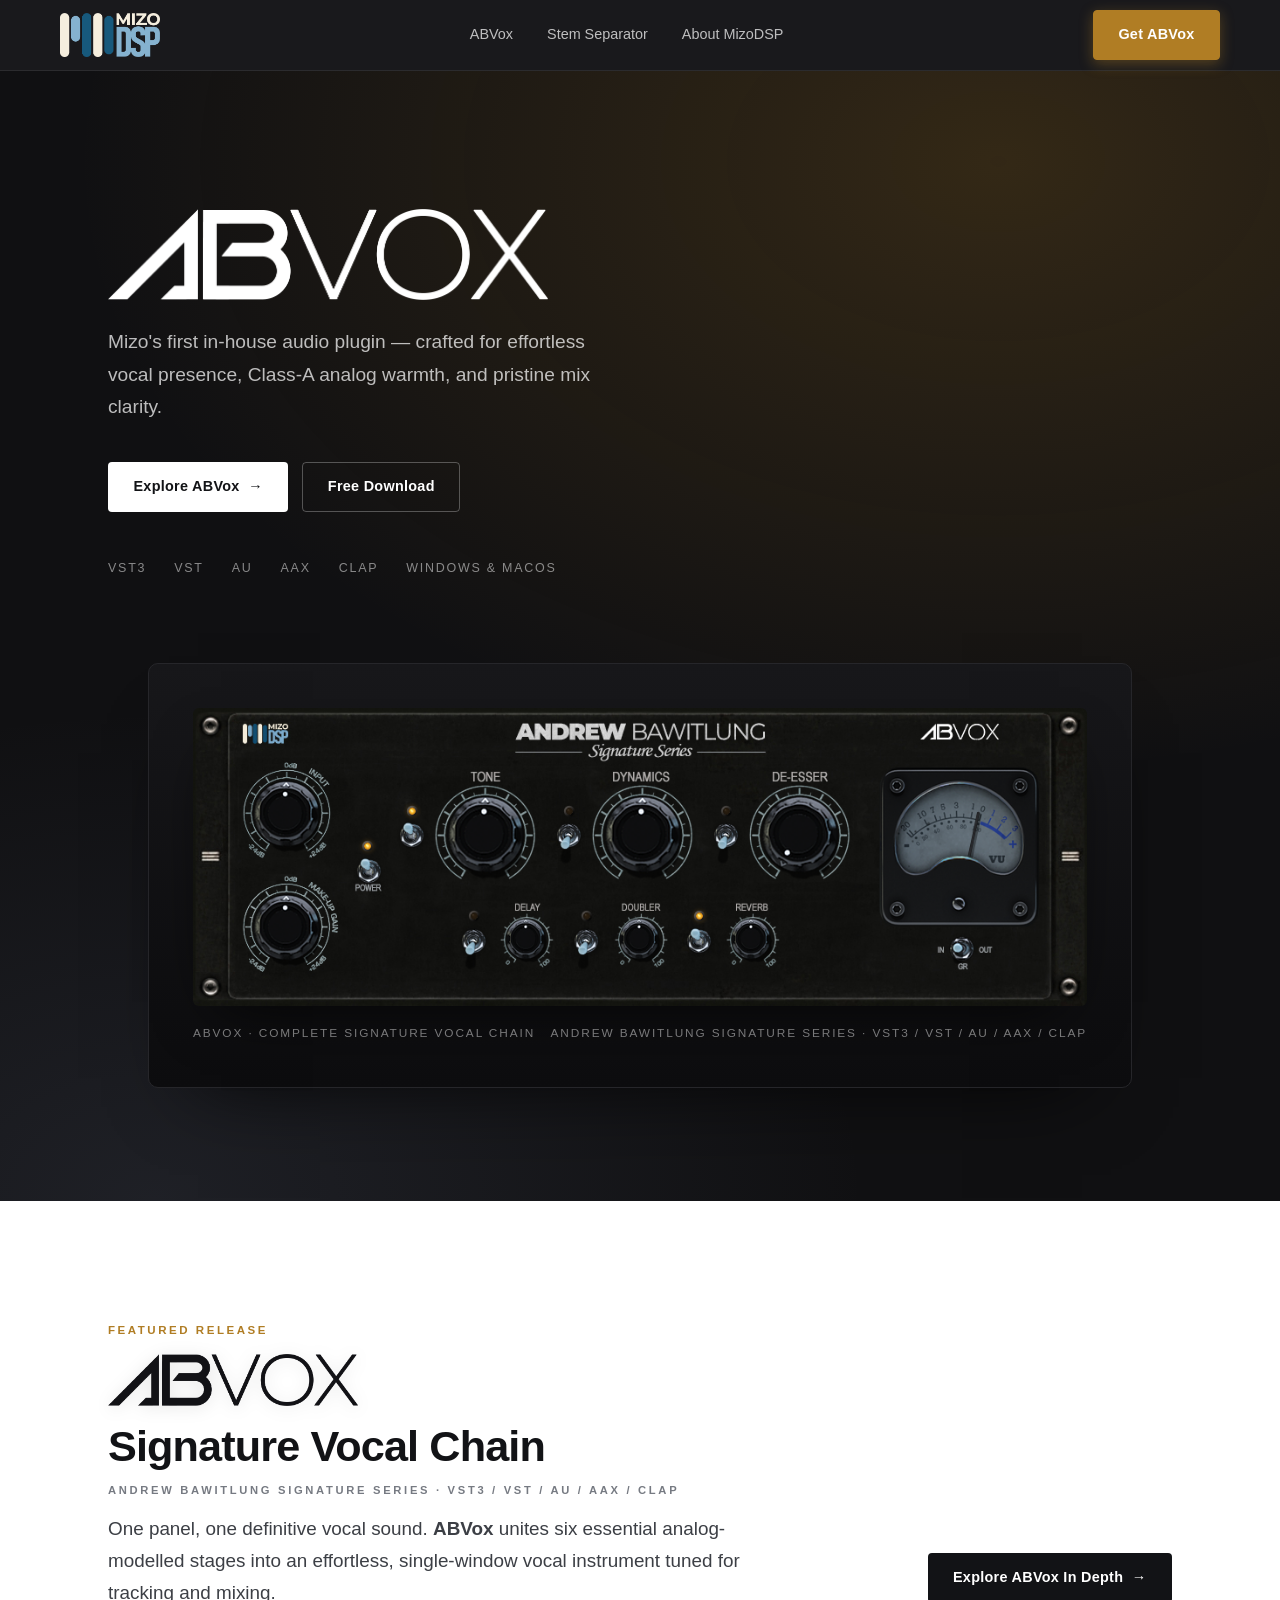
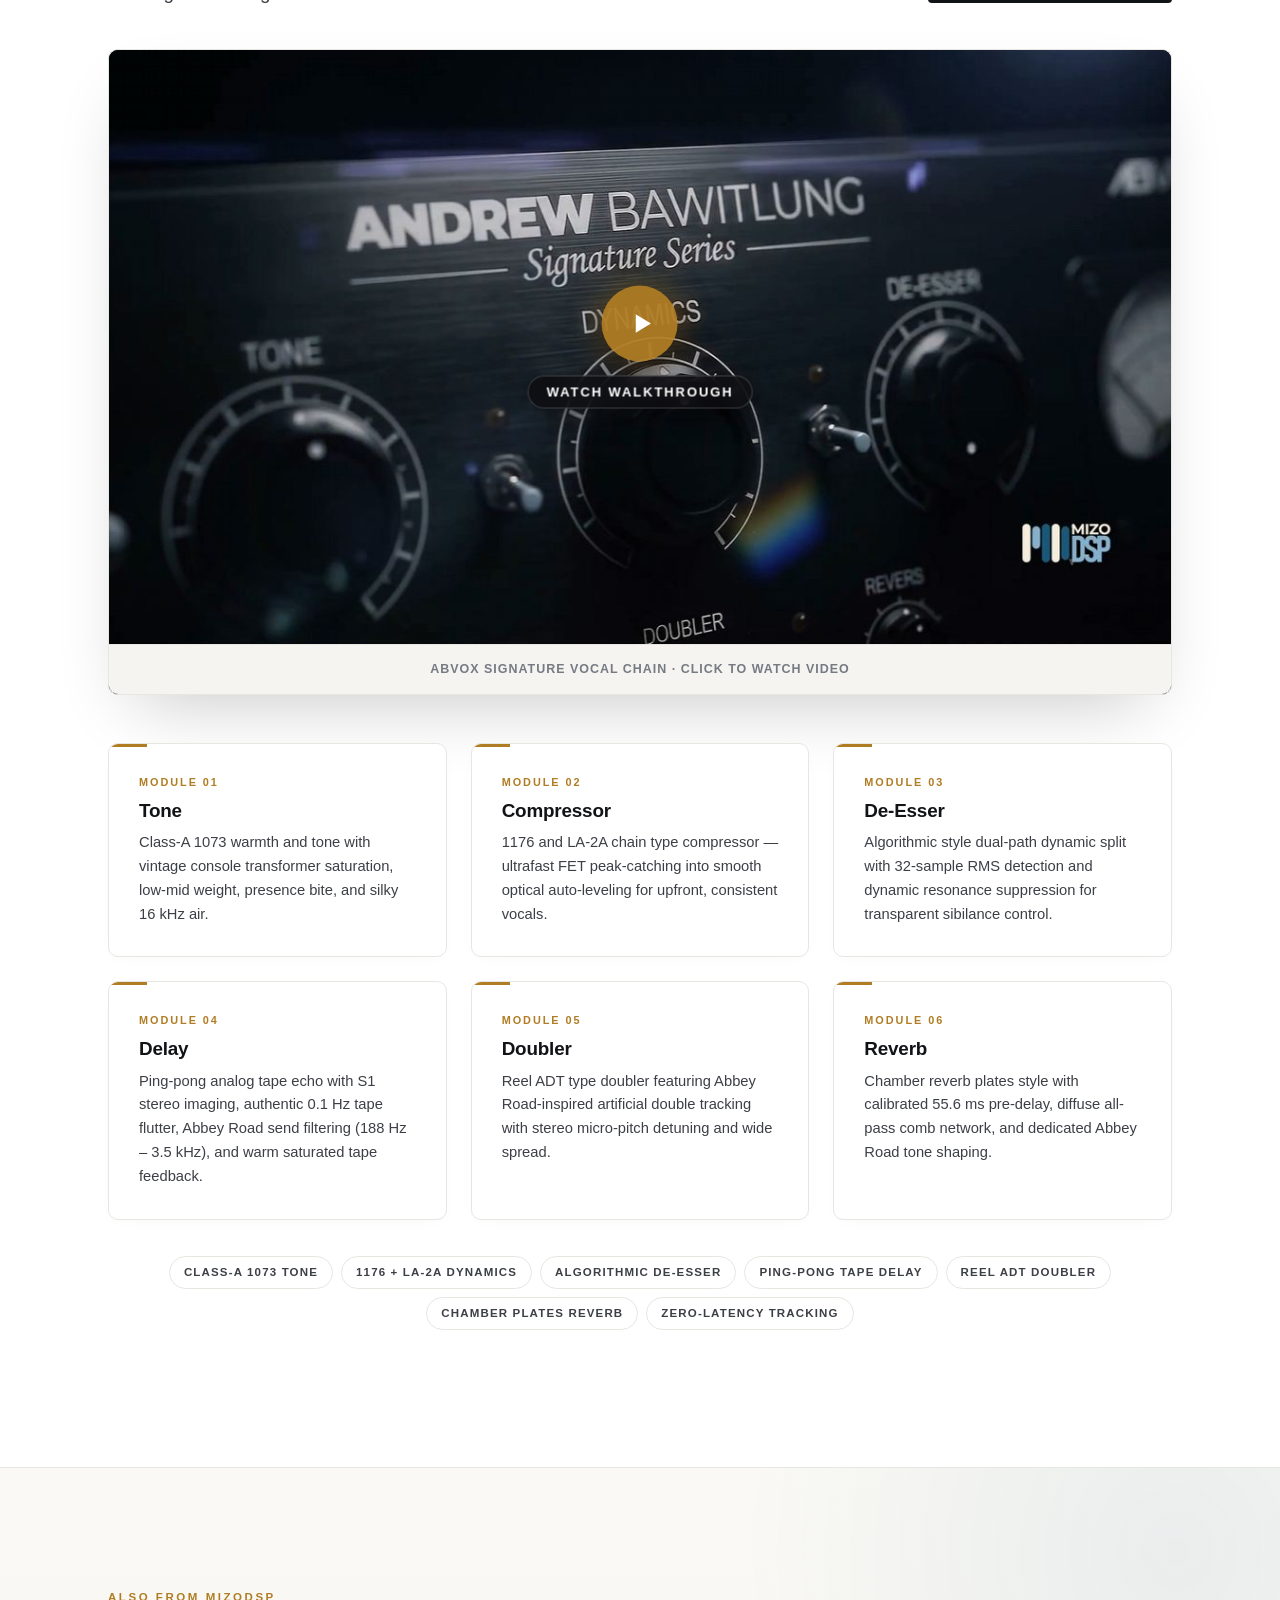
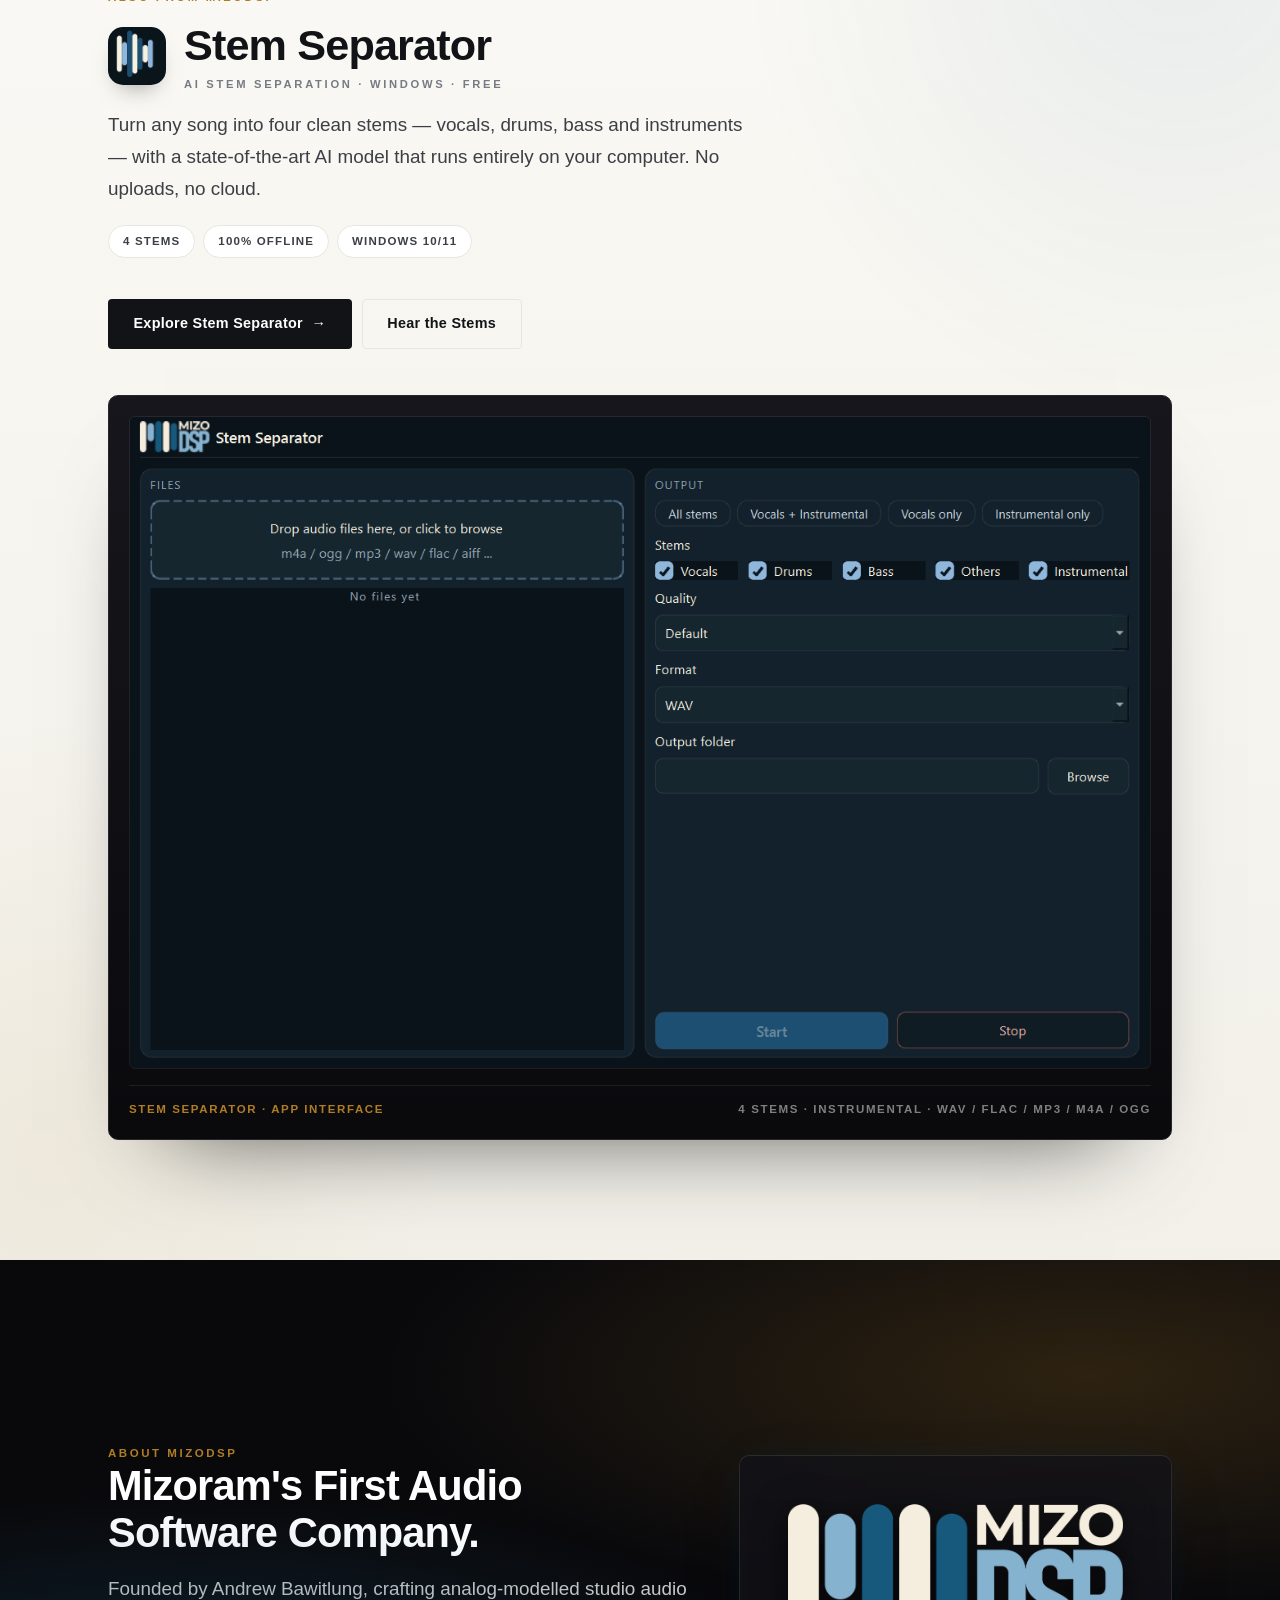
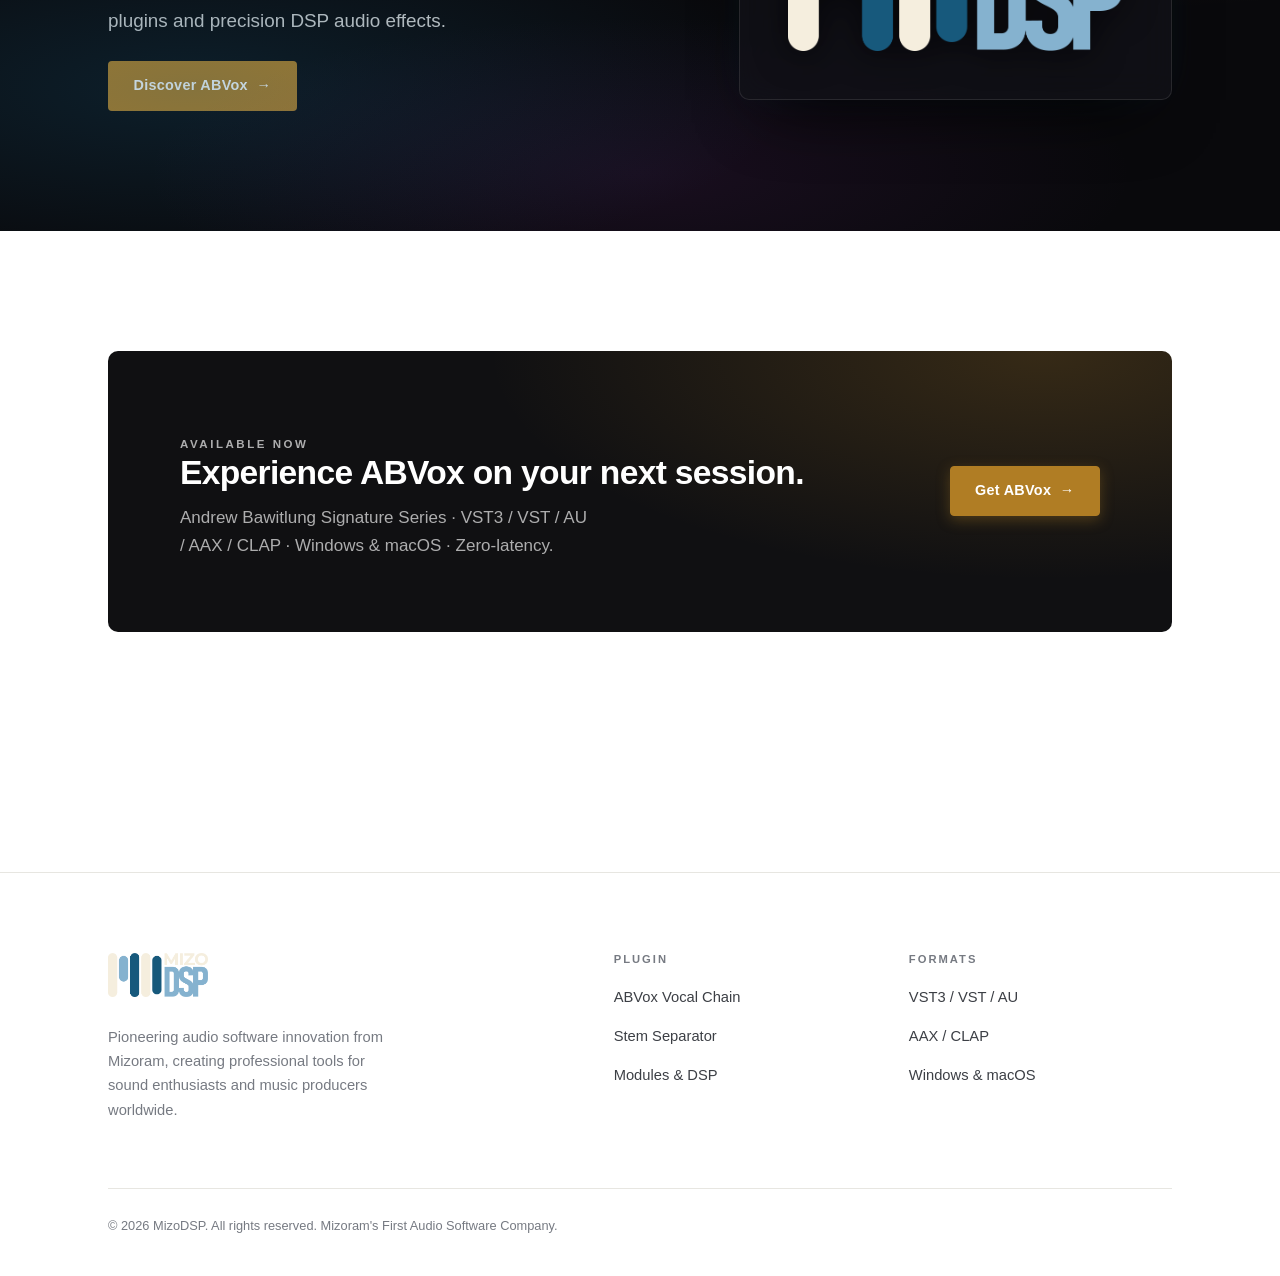
==== commit 3b5b6a82: "Add Stem Separator page, homepage showcase, and Windows-only download section" ====
--- a/index.html
+++ b/index.html
@@ -5,8 +5,8 @@
 <meta name="viewport" content="width=device-width, initial-scale=1" />
 <meta name="robots" content="noindex, nofollow, noarchive, nosnippet" />
 <meta name="googlebot" content="noindex, nofollow, noarchive, nosnippet" />
-<title>MizoDSP — Mizoram's First Audio Software Company | ABVox</title>
-<meta name="description" content="MizoDSP is Mizoram's first audio software company. Discover ABVox, the definitive analog-modelled signature vocal chain." />
+<title>MizoDSP — Mizoram's First Audio Software Company | ABVox &amp; Stem Separator</title>
+<meta name="description" content="MizoDSP is Mizoram's first audio software company. Discover ABVox, the analog-modelled signature vocal chain, and Stem Separator, offline AI stem separation." />
 <meta name="theme-color" content="#101012" />
 <link rel="icon" href="favicon.svg" type="image/svg+xml" />
 <link rel="icon" href="favicon.ico" sizes="any" />
@@ -16,8 +16,8 @@
 <!-- Open Graph / Social Sharing (WhatsApp, Telegram, Discord, etc.) -->
 <meta property="og:type" content="website" />
 <meta property="og:url" content="https://mizodsp.github.io/" />
-<meta property="og:title" content="MizoDSP — Mizoram's First Audio Software Company | ABVox" />
-<meta property="og:description" content="Discover ABVox, the definitive analog-modelled signature vocal chain by Andrew Bawitlung. VST3, VST, AU, AAX, CLAP. 100% Free." />
+<meta property="og:title" content="MizoDSP — Mizoram's First Audio Software Company | ABVox &amp; Stem Separator" />
+<meta property="og:description" content="Discover ABVox, the definitive analog-modelled signature vocal chain, and Stem Separator, AI stem separation that runs 100% offline. Free." />
 <meta property="og:image" content="https://mizodsp.github.io/assets/og-preview.png" />
 <meta property="og:image:secure_url" content="https://mizodsp.github.io/assets/og-preview.png" />
 <meta property="og:image:type" content="image/png" />
@@ -28,12 +28,12 @@
 
 <!-- Twitter Card -->
 <meta name="twitter:card" content="summary_large_image" />
-<meta name="twitter:title" content="MizoDSP — Mizoram's First Audio Software Company | ABVox" />
-<meta name="twitter:description" content="Discover ABVox, the definitive analog-modelled signature vocal chain by Andrew Bawitlung. 100% Free Download." />
+<meta name="twitter:title" content="MizoDSP — Mizoram's First Audio Software Company | ABVox &amp; Stem Separator" />
+<meta name="twitter:description" content="Discover ABVox, the analog-modelled signature vocal chain, and Stem Separator, offline AI stem separation. Free." />
 <meta name="twitter:image" content="https://mizodsp.github.io/assets/og-preview.png" />
 
 <script>document.documentElement.classList.add('js');</script>
-<link rel="stylesheet" href="styles.css?v=5" />
+<link rel="stylesheet" href="styles.css?v=8" />
 </head>
 <body>
 
@@ -47,6 +47,7 @@
 
     <nav class="nav" id="nav" aria-label="Primary">
       <a href="abvox.html">ABVox</a>
+      <a href="stem-separator.html">Stem Separator</a>
       <a href="#story">About MizoDSP</a>
     </nav>
 
@@ -72,7 +73,7 @@
 
       <div class="hero__actions">
         <a class="btn btn--light" href="abvox.html">Explore ABVox <span class="arrow">→</span></a>
-        <a class="btn btn--outline-light js-download-trigger" href="abvox.html#get" onclick="openDownloadModal('Windows'); return false;">Free Download</a>
+        <a class="btn btn--outline-light" href="abvox.html#get">Free Download</a>
       </div>
 
       <div class="hero__meta">
@@ -184,6 +185,48 @@
     </div>
   </section>
 
+  <!-- STEM SEPARATOR SHOWCASE -->
+  <section class="section section--stem-home" id="stem-separator">
+    <div class="wrap">
+      <div class="feature-header reveal">
+        <div class="feature-header__body">
+          <p class="eyebrow eyebrow--accent">Also from MizoDSP</p>
+          <div class="stem-home__title">
+            <img class="stem-home__icon" src="assets/StemSeparator_icon.png" alt="" width="1024" height="1024" aria-hidden="true" />
+            <h2 class="feature__title">
+              Stem Separator
+              <span>AI stem separation · Windows · Free</span>
+            </h2>
+          </div>
+          <p class="lede" style="margin-top: 18px; max-width: 64ch;">
+            Turn any song into four clean stems — vocals, drums, bass and instruments — with a
+            state-of-the-art AI model that runs entirely on your computer. No uploads, no cloud.
+          </p>
+          <ul class="chips" style="margin-top: 20px;">
+            <li>4 Stems</li>
+            <li>100% Offline</li>
+            <li>Windows 10/11</li>
+          </ul>
+        </div>
+
+        <div class="feature-header__actions stem-home__actions">
+          <a class="btn btn--solid" href="stem-separator.html">Explore Stem Separator <span class="arrow">→</span></a>
+          <a class="btn btn--ghost" href="stem-separator.html#demo">Hear the Stems</a>
+        </div>
+      </div>
+
+      <figure class="stem-home__stage reveal">
+        <img src="assets/StemSeparator_UI.png"
+             alt="Stem Separator at launch: an empty file queue on the left, with stem, quality, format and output options on the right."
+             width="1245" height="795" />
+        <figcaption class="stem-home__caption">
+          <span>Stem Separator · App interface</span>
+          <span>4 stems · Instrumental · WAV / FLAC / MP3 / M4A / OGG</span>
+        </figcaption>
+      </figure>
+    </div>
+  </section>
+
   <!-- ABOUT MIZODSP -->
   <section class="section section--story-dark" id="story">
     <div class="wrap">
@@ -243,6 +286,7 @@
         <h4>Plugin</h4>
         <ul>
           <li><a href="abvox.html">ABVox Vocal Chain</a></li>
+          <li><a href="stem-separator.html">Stem Separator</a></li>
           <li><a href="abvox.html#modules">Modules &amp; DSP</a></li>
         </ul>
       </div>
@@ -583,24 +627,12 @@
 
     <!-- Form View -->
     <div class="download-modal__content" id="modalFormView">
-      <!-- OS Selection Tabs -->
-      <div class="modal-os-tabs">
-        <button type="button" class="modal-os-tab is-active" id="modalTabWin" onclick="switchModalPlatform('Windows')">
-          <svg width="15" height="15" viewBox="0 0 24 24" fill="currentColor" aria-hidden="true"><path d="M0 3.449L9.75 2.1v9.451H0m10.949-9.602L24 0v11.401H10.949M0 12.6h9.75v9.451L0 20.699M10.949 12.6H24V24l-12.951-1.751"/></svg>
-          Windows
-        </button>
-        <button type="button" class="modal-os-tab" id="modalTabMac" onclick="switchModalPlatform('macOS')">
-          <svg width="15" height="15" viewBox="0 0 24 24" fill="currentColor" aria-hidden="true"><path d="M18.71 19.5c-.83 1.24-1.71 2.45-3.05 2.47-1.34.03-1.77-.79-3.29-.79-1.53 0-2 .77-3.27.82-1.31.05-2.3-1.32-3.14-2.53C4.25 17 2.94 12.45 4.7 9.39c.87-1.52 2.43-2.48 4.12-2.51 1.28-.02 2.5.87 3.29.87.78 0 2.26-1.07 3.81-.91.65.03 2.47.26 3.64 1.98-.09.06-2.17 1.28-2.15 3.81.03 3.02 2.65 4.03 2.68 4.04-.03.07-.42 1.44-1.38 2.83M15.97 6.37c.62-.75 1.04-1.8 0.92-2.85-.9.04-2 .6-2.65 1.35-.58.66-1.08 1.73-.95 2.76 1.01.08 2.05-.51 2.68-1.26z"/></svg>
-          macOS
-        </button>
-      </div>
-
       <div class="download-modal__header">
         <div class="download-modal__badge" id="modalPlatformBadge">
           <span id="modalPlatformText">Windows (VST3, VST, AAX, CLAP)</span>
         </div>
-        <h3 class="download-modal__title" id="modalTitle">Get ABVox Free</h3>
-        <p class="download-modal__subtitle">Enter your details below to download ABVox Signature Vocal Chain.</p>
+        <h3 class="download-modal__title" id="modalTitle">Download ABVox for Windows</h3>
+        <p class="download-modal__subtitle">Enter your name and email to download ABVox Signature Vocal Chain.</p>
       </div>
 
       <form class="download-modal__form" id="downloadForm" action="https://api.web3forms.com/submit" method="POST">
@@ -641,14 +673,14 @@
       </div>
       <h3 class="download-modal__title">Your Download Has Started!</h3>
       <p class="download-modal__subtitle" style="margin-bottom: 20px;">
-        Thank you for downloading ABVox. Direct download links for both platforms:
+        Thank you for downloading ABVox. If your download doesn't begin automatically, or to download another platform, use the direct links below:
       </p>
       <div class="download-modal__actions" style="display: flex; flex-direction: column; gap: 10px;">
-        <a class="btn btn--solid" href="https://github.com/mizodsp/mizodsp.github.io/releases/download/v1.0.0/ABVox_v1.0.0_Windows.zip" download style="background:var(--accent); color:#ffffff; border-color:var(--accent); justify-content:center; display:flex; align-items:center; gap:8px;">
+        <a class="btn btn--solid modal-dl-link" href="https://github.com/mizodsp/mizodsp.github.io/releases/download/v1.0.0/ABVox_v1.0.0_Windows.zip" download="ABVox_v1.0.0_Windows.zip" style="background:var(--accent); color:#ffffff; border-color:var(--accent); justify-content:center; display:flex; align-items:center; gap:8px;">
           <svg width="16" height="16" viewBox="0 0 24 24" fill="currentColor" aria-hidden="true"><path d="M0 3.449L9.75 2.1v9.451H0m10.949-9.602L24 0v11.401H10.949M0 12.6h9.75v9.451L0 20.699M10.949 12.6H24V24l-12.951-1.751"/></svg>
           Download for Windows (ZIP)
         </a>
-        <a class="btn btn--solid" href="https://github.com/mizodsp/mizodsp.github.io/releases/download/v1.0.0/ABVox_v1.0.0_macOS.zip" download style="background:rgba(255, 255, 255, 0.08); color:#ffffff; border:1px solid rgba(255, 255, 255, 0.2); justify-content:center; display:flex; align-items:center; gap:8px;">
+        <a class="btn btn--solid modal-dl-link" href="https://github.com/mizodsp/mizodsp.github.io/releases/download/v1.0.0/ABVox_v1.0.0_macOS.zip" download="ABVox_v1.0.0_macOS.zip" style="background:rgba(255, 255, 255, 0.08); color:#ffffff; border:1px solid rgba(255, 255, 255, 0.2); justify-content:center; display:flex; align-items:center; gap:8px;">
           <svg width="16" height="16" viewBox="0 0 24 24" fill="currentColor" aria-hidden="true"><path d="M18.71 19.5c-.83 1.24-1.71 2.45-3.05 2.47-1.34.03-1.77-.79-3.29-.79-1.53 0-2 .77-3.27.82-1.31.05-2.3-1.32-3.14-2.53C4.25 17 2.94 12.45 4.7 9.39c.87-1.52 2.43-2.48 4.12-2.51 1.28-.02 2.5.87 3.29.87.78 0 2.26-1.07 3.81-.91.65.03 2.47.26 3.64 1.98-.09.06-2.17 1.28-2.15 3.81.03 3.02 2.65 4.03 2.68 4.04-.03.07-.42 1.44-1.38 2.83M15.97 6.37c.62-.75 1.04-1.8 0.92-2.85-.9.04-2 .6-2.65 1.35-.58.66-1.08 1.73-.95 2.76 1.01.08 2.05-.51 2.68-1.26z"/></svg>
           Download for macOS (ZIP)
         </a>
@@ -664,43 +696,38 @@
   var currentDownloadUrl = WIN_DOWNLOAD_URL;
   var currentPlatform = 'Windows';
 
-  window.switchModalPlatform = function (platform, url) {
+  var isSubmitting = false;
+
+  window.openDownloadModal = function (platform, url) {
+    var modal = document.getElementById('downloadModal');
+    if (!modal) return;
+    isSubmitting = false;
+
     currentPlatform = platform || 'Windows';
     currentDownloadUrl = url || (currentPlatform === 'macOS' ? MAC_DOWNLOAD_URL : WIN_DOWNLOAD_URL);
 
-    var tabWin = document.getElementById('modalTabWin');
-    var tabMac = document.getElementById('modalTabMac');
     var badgeText = document.getElementById('modalPlatformText');
+    var modalTitle = document.getElementById('modalTitle');
     var submitBtnText = document.getElementById('modalSubmitBtnText');
     var platformInput = document.getElementById('formPlatform');
     var subjectInput = document.getElementById('formSubject');
-
-    if (platformInput) platformInput.value = currentPlatform;
-    if (subjectInput) subjectInput.value = 'New ABVox Free Download (' + currentPlatform + ')';
-
-    if (currentPlatform === 'Windows') {
-      if (tabWin) tabWin.classList.add('is-active');
-      if (tabMac) tabMac.classList.remove('is-active');
-      if (badgeText) badgeText.textContent = 'Windows (VST3, VST, AAX, CLAP)';
-      if (submitBtnText) submitBtnText.textContent = 'Download for Windows (Free)';
-    } else {
-      if (tabWin) tabWin.classList.remove('is-active');
-      if (tabMac) tabMac.classList.add('is-active');
-      if (badgeText) badgeText.textContent = 'macOS (VST3, AU, AAX, CLAP)';
-      if (submitBtnText) submitBtnText.textContent = 'Download for macOS (Free)';
-    }
-  };
-
-  window.openDownloadModal = function (platform, url) {
-    var modal = document.getElementById('downloadModal');
-    if (!modal) return;
-
-    window.switchModalPlatform(platform || 'Windows', url);
-
     var formView = document.getElementById('modalFormView');
     var successView = document.getElementById('modalSuccessView');
     var submitBtn = document.getElementById('modalSubmitBtn');
     var nameInput = document.getElementById('formName');
+
+    if (platformInput) platformInput.value = currentPlatform;
+    if (subjectInput) subjectInput.value = 'New ABVox Free Download (' + currentPlatform + ')';
+
+    if (currentPlatform === 'macOS') {
+      if (badgeText) badgeText.textContent = 'macOS (VST3, AU, AAX, CLAP)';
+      if (modalTitle) modalTitle.textContent = 'Download ABVox for macOS';
+      if (submitBtnText) submitBtnText.textContent = 'Download for macOS (Free)';
+    } else {
+      if (badgeText) badgeText.textContent = 'Windows (VST3, VST, AAX, CLAP)';
+      if (modalTitle) modalTitle.textContent = 'Download ABVox for Windows';
+      if (submitBtnText) submitBtnText.textContent = 'Download for Windows (Free)';
+    }
 
     if (formView) formView.style.display = 'block';
     if (successView) successView.style.display = 'none';
@@ -732,13 +759,18 @@
     }
   });
 
-  // Global event delegation for any links pointing to zip files or with js-download-trigger
+  // Global event delegation ONLY for download triggers (never intercept direct download links!)
   document.addEventListener('click', function (e) {
-    var trigger = e.target.closest('.js-download-trigger, .btn--download, a[href*=".zip"]');
+    // If clicking a direct download link on the success screen, let the browser download naturally!
+    if (e.target.closest('.modal-dl-link, .download-modal__success')) {
+      return;
+    }
+
+    var trigger = e.target.closest('.js-download-trigger');
     if (trigger) {
       e.preventDefault();
       e.stopPropagation();
-      var platform = trigger.getAttribute('data-platform') || (trigger.href.indexOf('macOS') !== -1 ? 'macOS' : 'Windows');
+      var platform = trigger.getAttribute('data-platform') || (trigger.href && trigger.href.indexOf('macOS') !== -1 ? 'macOS' : 'Windows');
       var url = trigger.getAttribute('href');
       window.openDownloadModal(platform, url);
     }
@@ -749,6 +781,7 @@
     var a = document.createElement('a');
     a.href = url;
     a.setAttribute('download', '');
+    a.style.display = 'none';
     document.body.appendChild(a);
     a.click();
     setTimeout(function () {
@@ -761,6 +794,8 @@
   if (form) {
     form.addEventListener('submit', function (e) {
       e.preventDefault();
+      if (isSubmitting) return;
+      isSubmitting = true;
 
       var submitBtn = document.getElementById('modalSubmitBtn');
       var submitBtnText = document.getElementById('modalSubmitBtnText');
@@ -770,6 +805,14 @@
       if (submitBtn) submitBtn.disabled = true;
       if (submitBtnText) submitBtnText.textContent = 'Starting Download...';
 
+      // Start automatic file download exactly ONCE within user gesture
+      triggerDirectFileDownload(currentDownloadUrl);
+
+      // Flip immediately to success screen showing direct links for both platforms
+      if (formView) formView.style.display = 'none';
+      if (successView) successView.style.display = 'block';
+
+      // Send form data asynchronously to Web3Forms in background
       var formData = new FormData(form);
       var object = Object.fromEntries(formData);
       var json = JSON.stringify(object);
@@ -782,21 +825,11 @@
         },
         body: json
       })
-      .then(function (response) {
-        return response.json().catch(function () { return { success: true }; });
-      })
       .catch(function (err) {
         console.warn('Web3Forms notice:', err);
-      })
-      .finally(function () {
-        // Trigger download
-        triggerDirectFileDownload(currentDownloadUrl);
-
-        // Show success screen
-        if (formView) formView.style.display = 'none';
-        if (successView) successView.style.display = 'block';
-        form.reset();
       });
+
+      form.reset();
     });
   }
 </script>
--- a/styles.css
+++ b/styles.css
@@ -37,8 +37,13 @@
 
 html {
   scroll-behavior: smooth;
+  scroll-padding-top: 85px;
   -webkit-text-size-adjust: 100%;
   overflow-x: hidden;
+}
+
+#get {
+  scroll-margin-top: 90px;
 }
 
 body {
@@ -2431,3 +2436,566 @@
     font-size: 1.35rem;
   }
 }
+
+/* ==========================================================================
+   Stem Separator page
+   Dark product page: hero, app screenshot and the interactive stem player.
+   ========================================================================== */
+
+body.page-stem .product {
+  padding-top: clamp(24px, 3vw, 40px);
+}
+
+body.page-stem .product__stage {
+  padding: clamp(10px, 2vw, 22px);
+}
+
+body.page-stem .section__title {
+  color: #ffffff;
+}
+
+body.page-stem .lede {
+  color: rgba(255, 255, 255, 0.7);
+}
+
+#demo {
+  scroll-margin-top: 90px;
+}
+
+/* ---------- hero ---------- */
+
+.stem-hero__brand {
+  display: flex;
+  align-items: center;
+  gap: 18px;
+}
+
+.stem-hero__icon {
+  width: 68px;
+  height: 68px;
+  flex: 0 0 auto;
+  border-radius: 16px;
+  border: 1px solid rgba(255, 255, 255, 0.12);
+  box-shadow: 0 16px 36px -18px rgba(0, 0, 0, 0.95);
+}
+
+.stem-hero__brand .product__sub {
+  margin-top: 10px;
+}
+
+body.page-stem .product__title {
+  font-size: clamp(2.1rem, 4.6vw, 3.2rem);
+  line-height: 1.05;
+}
+
+body.page-stem .product__tagline {
+  max-width: 44ch;
+}
+
+.stem-price {
+  color: var(--accent);
+  font-size: 1.15rem;
+}
+
+.stem-coming {
+  margin: 14px 0 0;
+  font-size: 0.78rem;
+  line-height: 1.55;
+  color: rgba(255, 255, 255, 0.45);
+}
+
+.stem-cta-short {
+  display: none;
+}
+
+body.page-stem .btn--soon {
+  width: 100%;
+  justify-content: center;
+  background: rgba(255, 255, 255, 0.04);
+  border: 1px dashed rgba(255, 255, 255, 0.22);
+  color: rgba(255, 255, 255, 0.72);
+  cursor: default;
+}
+
+body.page-stem .btn--soon:hover {
+  transform: none;
+  background: rgba(255, 255, 255, 0.04);
+  color: rgba(255, 255, 255, 0.72);
+}
+
+body.page-stem .btn.is-disabled {
+  opacity: 0.6;
+  cursor: default;
+  pointer-events: none;
+}
+
+/* ---------- demo section ---------- */
+
+body.page-stem .section--demo {
+  position: relative;
+  background: #09090c;
+  overflow: hidden;
+}
+
+body.page-stem .section--demo::before {
+  content: "";
+  position: absolute;
+  inset: 0;
+  background:
+    radial-gradient(90% 70% at 12% 10%, rgba(23, 89, 124, 0.26), transparent 55%),
+    radial-gradient(85% 65% at 88% 85%, rgba(176, 125, 36, 0.18), transparent 55%);
+  pointer-events: none;
+}
+
+body.page-stem .section--demo > .wrap {
+  position: relative;
+}
+
+/* ---------- stem player ---------- */
+
+.stem-player {
+  margin-top: clamp(28px, 4vw, 44px);
+  padding: clamp(16px, 3vw, 26px);
+  background: linear-gradient(180deg, rgba(20, 20, 27, 0.94) 0%, rgba(12, 12, 16, 0.97) 100%);
+  border: 1px solid rgba(255, 255, 255, 0.1);
+  border-radius: var(--radius-lg);
+  box-shadow: 0 40px 90px -50px rgba(0, 0, 0, 0.95),
+    0 0 50px -24px rgba(23, 89, 124, 0.55);
+  font-variant-numeric: tabular-nums;
+}
+
+.stem-player__toolbar {
+  display: flex;
+  align-items: center;
+  gap: 16px;
+  padding-bottom: 16px;
+  border-bottom: 1px solid rgba(255, 255, 255, 0.08);
+}
+
+.stem-play {
+  width: 52px;
+  height: 52px;
+  flex: 0 0 auto;
+  display: grid;
+  place-items: center;
+  border-radius: 50%;
+  border: 1px solid rgba(176, 125, 36, 0.6);
+  background: linear-gradient(180deg, #c59132 0%, #9c6d1e 100%);
+  color: #ffffff;
+  cursor: pointer;
+  transition: transform 0.2s var(--ease), box-shadow 0.2s var(--ease),
+    background 0.2s var(--ease);
+}
+
+.stem-play:hover {
+  transform: translateY(-1px);
+  box-shadow: 0 0 26px rgba(176, 125, 36, 0.5);
+}
+
+.stem-play:focus-visible {
+  outline: 2px solid #8fb7dc;
+  outline-offset: 3px;
+}
+
+.stem-play:disabled {
+  cursor: wait;
+  opacity: 0.8;
+}
+
+.stem-play__icon {
+  width: 20px;
+  height: 20px;
+  display: block;
+}
+
+.stem-play__icon--pause {
+  display: none;
+}
+
+.stem-player[data-state="playing"] .stem-play__icon--play {
+  display: none;
+}
+
+.stem-player[data-state="playing"] .stem-play__icon--pause {
+  display: block;
+}
+
+.stem-player[data-state="loading"] .stem-play {
+  animation: stem-pulse 1.1s ease-in-out infinite;
+}
+
+@keyframes stem-pulse {
+  0%, 100% { box-shadow: 0 0 0 0 rgba(176, 125, 36, 0.4); }
+  50% { box-shadow: 0 0 0 8px rgba(176, 125, 36, 0); }
+}
+
+.stem-player__title {
+  display: flex;
+  flex-direction: column;
+  gap: 2px;
+  min-width: 0;
+}
+
+.stem-player__label {
+  font-size: 0.68rem;
+  font-weight: 700;
+  letter-spacing: 0.18em;
+  text-transform: uppercase;
+  color: rgba(255, 255, 255, 0.45);
+}
+
+.stem-player__hint {
+  font-size: 0.95rem;
+  font-weight: 500;
+  color: #f2f1ec;
+}
+
+.stem-player__time {
+  margin-left: auto;
+  font-size: 0.85rem;
+  letter-spacing: 0.04em;
+  color: rgba(255, 255, 255, 0.6);
+  white-space: nowrap;
+}
+
+.stem-tracks {
+  display: flex;
+  flex-direction: column;
+  margin-top: 6px;
+}
+
+.stem-track {
+  --track-color: #8fb7dc;
+  display: grid;
+  grid-template-columns: minmax(180px, 215px) minmax(0, 1fr);
+  gap: clamp(12px, 2.5vw, 24px);
+  align-items: center;
+  padding: 11px 0;
+  border-bottom: 1px solid rgba(255, 255, 255, 0.06);
+}
+
+.stem-track:last-child {
+  border-bottom: 0;
+}
+
+.stem-track[data-stem="vocals"] { --track-color: #e6b45a; }
+.stem-track[data-stem="drums"]  { --track-color: #7fb3dd; }
+.stem-track[data-stem="bass"]   { --track-color: #a99be8; }
+.stem-track[data-stem="others"] { --track-color: #6fc9b4; }
+
+.stem-track__meta {
+  display: flex;
+  align-items: center;
+  gap: 8px;
+  min-width: 0;
+}
+
+.stem-track__dot {
+  width: 8px;
+  height: 8px;
+  flex: 0 0 auto;
+  border-radius: 50%;
+  background: var(--track-color);
+  box-shadow: 0 0 10px var(--track-color);
+}
+
+.stem-track__name {
+  flex: 1 1 auto;
+  min-width: 0;
+  font-size: 0.96rem;
+  font-weight: 600;
+  color: #f2f1ec;
+  white-space: nowrap;
+  overflow: hidden;
+  text-overflow: ellipsis;
+  transition: opacity 0.2s var(--ease);
+}
+
+.stem-toggle {
+  width: 26px;
+  height: 26px;
+  flex: 0 0 auto;
+  display: inline-flex;
+  align-items: center;
+  justify-content: center;
+  border-radius: 6px;
+  border: 1px solid rgba(255, 255, 255, 0.16);
+  background: rgba(255, 255, 255, 0.04);
+  color: rgba(255, 255, 255, 0.72);
+  font-family: var(--font);
+  font-size: 11px;
+  font-weight: 700;
+  line-height: 1;
+  cursor: pointer;
+  transition: background 0.18s var(--ease), color 0.18s var(--ease),
+    border-color 0.18s var(--ease), box-shadow 0.18s var(--ease);
+}
+
+.stem-toggle:hover {
+  border-color: rgba(255, 255, 255, 0.4);
+  color: #ffffff;
+}
+
+.stem-toggle:focus-visible {
+  outline: 2px solid #8fb7dc;
+  outline-offset: 2px;
+}
+
+.stem-toggle[data-action="mute"][aria-pressed="true"] {
+  background: #b07d24;
+  border-color: #b07d24;
+  color: #ffffff;
+  box-shadow: 0 0 14px rgba(176, 125, 36, 0.55);
+}
+
+.stem-toggle[data-action="solo"][aria-pressed="true"] {
+  background: #8fb7dc;
+  border-color: #8fb7dc;
+  color: #0b131a;
+  box-shadow: 0 0 14px rgba(143, 183, 220, 0.55);
+}
+
+.stem-track__wave {
+  position: relative;
+  height: 56px;
+  min-width: 0;
+  border-radius: 6px;
+  overflow: hidden;
+  background: rgba(255, 255, 255, 0.025);
+  border: 1px solid rgba(255, 255, 255, 0.05);
+  transition: opacity 0.2s var(--ease);
+}
+
+.stem-track__wave::after {
+  content: "";
+  position: absolute;
+  left: 0;
+  right: 0;
+  top: 50%;
+  height: 1px;
+  background: rgba(255, 255, 255, 0.08);
+  pointer-events: none;
+}
+
+.stem-track__wave canvas {
+  display: block;
+  width: 100%;
+  height: 100%;
+}
+
+.stem-track__playhead {
+  position: absolute;
+  top: 0;
+  bottom: 0;
+  left: 0;
+  width: 2px;
+  background: #f0c370;
+  box-shadow: 0 0 10px rgba(240, 195, 112, 0.85);
+  transform: translateX(0);
+  opacity: 0;
+  pointer-events: none;
+  will-change: transform;
+}
+
+.stem-track.is-muted .stem-track__name,
+.stem-track.is-not-soloed .stem-track__name,
+.stem-track.is-muted .stem-track__wave,
+.stem-track.is-not-soloed .stem-track__wave {
+  opacity: 0.34;
+}
+
+.stem-track.is-muted .stem-track__dot,
+.stem-track.is-not-soloed .stem-track__dot {
+  opacity: 0.4;
+  box-shadow: none;
+}
+
+.stem-player__status {
+  margin: 16px 0 0;
+  font-size: 0.72rem;
+  font-weight: 600;
+  letter-spacing: 0.12em;
+  text-transform: uppercase;
+  color: rgba(255, 255, 255, 0.42);
+}
+
+.stem-noscript {
+  margin-top: 24px;
+  color: rgba(255, 255, 255, 0.6);
+}
+
+@media (max-width: 860px) {
+  .stem-player__toolbar {
+    flex-wrap: wrap;
+    gap: 12px;
+  }
+
+  .stem-player__time {
+    margin-left: 0;
+    width: 100%;
+    padding-left: 68px;
+  }
+
+  .stem-track {
+    grid-template-columns: minmax(0, 1fr);
+    gap: 8px;
+    padding: 14px 0;
+  }
+
+  .stem-track__wave {
+    height: 64px;
+  }
+
+  .stem-hero__icon {
+    width: 56px;
+    height: 56px;
+    border-radius: 13px;
+  }
+}
+
+@media (max-width: 520px) {
+  .stem-player {
+    padding: 14px;
+  }
+
+  .stem-player__hint {
+    font-size: 0.86rem;
+  }
+
+  .stem-player__time {
+    padding-left: 0;
+  }
+
+  body.page-stem .stem-cta-full {
+    display: none;
+  }
+
+  body.page-stem .stem-cta-short {
+    display: inline;
+  }
+
+  body.page-stem .site-header__cta .btn {
+    padding: 0.7em 1.1em;
+  }
+}
+
+/* ==========================================================================
+   Homepage — Stem Separator showcase
+   ========================================================================== */
+
+.section--stem-home {
+  position: relative;
+  background: linear-gradient(180deg, #faf9f5 0%, #f2f0e9 100%);
+  border-top: 1px solid var(--line);
+  overflow: hidden;
+}
+
+.section--stem-home::before {
+  content: "";
+  position: absolute;
+  inset: 0;
+  background:
+    radial-gradient(55% 55% at 92% 6%, rgba(23, 89, 124, 0.07), transparent 62%),
+    radial-gradient(50% 50% at 4% 92%, rgba(176, 125, 36, 0.07), transparent 62%);
+  pointer-events: none;
+}
+
+.section--stem-home > .wrap {
+  position: relative;
+}
+
+.stem-home__title {
+  display: flex;
+  align-items: center;
+  gap: 18px;
+  flex-wrap: wrap;
+}
+
+.stem-home__icon {
+  width: 58px;
+  height: 58px;
+  flex: 0 0 auto;
+  border-radius: 15px;
+  box-shadow: 0 12px 26px -14px rgba(0, 0, 0, 0.55);
+}
+
+.stem-home__title .feature__title {
+  margin: 0;
+}
+
+.stem-home__title .feature__title span {
+  margin-top: 9px;
+  text-wrap: balance;
+}
+
+.stem-home__actions {
+  display: flex;
+  flex-wrap: wrap;
+  gap: 10px;
+}
+
+.stem-home__stage {
+  margin: clamp(6px, 1.5vw, 14px) 0 0;
+  padding: clamp(8px, 1.8vw, 20px);
+  border-radius: var(--radius-lg);
+  background: linear-gradient(180deg, #16161c 0%, #0a0a0d 100%);
+  border: 1px solid var(--line-dark);
+  box-shadow: 0 48px 90px -58px rgba(0, 0, 0, 0.7);
+}
+
+.stem-home__stage img {
+  display: block;
+  width: 100%;
+  height: auto;
+  border-radius: 6px;
+  border: 1px solid rgba(255, 255, 255, 0.07);
+}
+
+.stem-home__caption {
+  display: flex;
+  flex-wrap: wrap;
+  justify-content: space-between;
+  gap: 8px 16px;
+  margin-top: 16px;
+  padding-top: 14px;
+  border-top: 1px solid rgba(255, 255, 255, 0.08);
+  font-size: 0.72rem;
+  font-weight: 600;
+  letter-spacing: 0.14em;
+  text-transform: uppercase;
+  color: rgba(255, 255, 255, 0.48);
+}
+
+.stem-home__caption span:first-child {
+  color: var(--accent);
+}
+
+@media (max-width: 700px) {
+  .stem-home__icon {
+    width: 48px;
+    height: 48px;
+    border-radius: 12px;
+  }
+
+  .stem-home__title {
+    gap: 12px;
+  }
+
+  .stem-home__actions {
+    width: 100%;
+  }
+
+  .stem-home__actions .btn {
+    flex: 1 1 auto;
+    justify-content: center;
+  }
+
+  .stem-home__stage {
+    padding: 7px;
+  }
+
+  .stem-home__caption {
+    font-size: 0.62rem;
+    letter-spacing: 0.1em;
+  }
+}
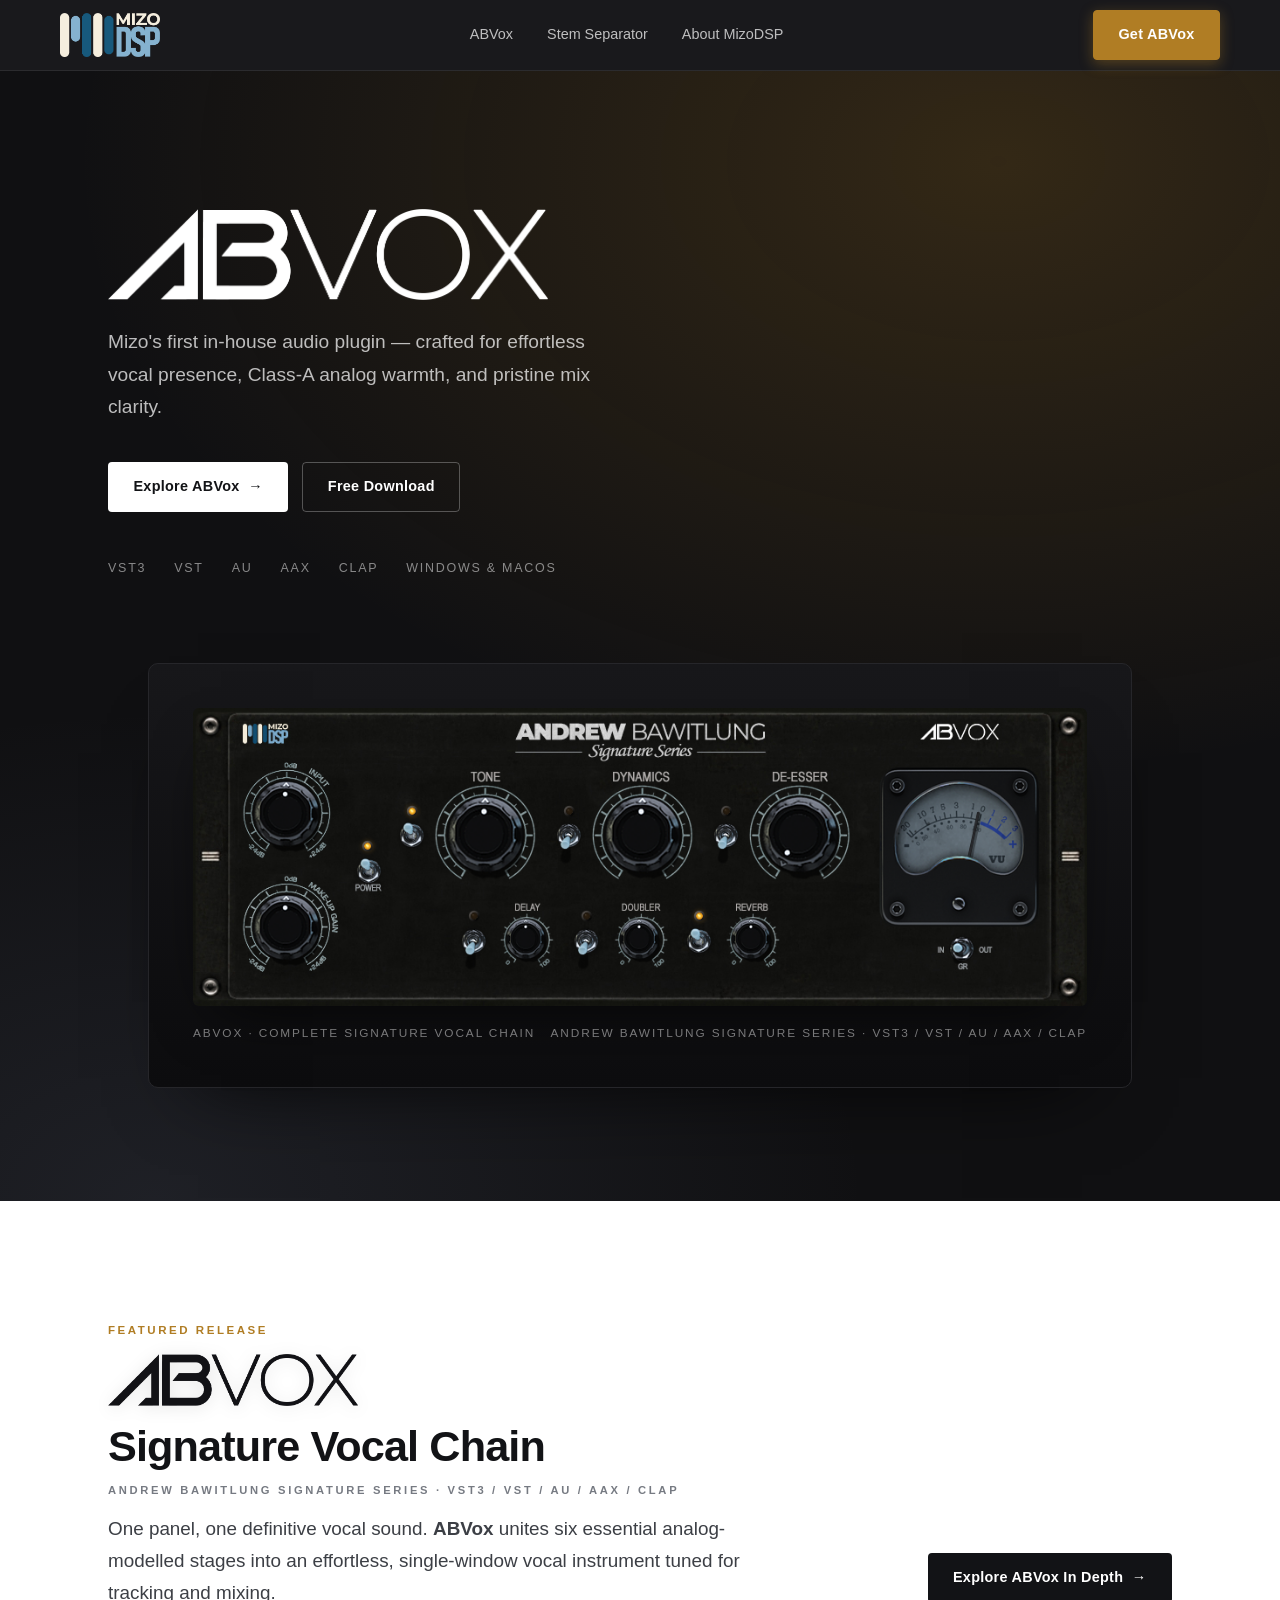
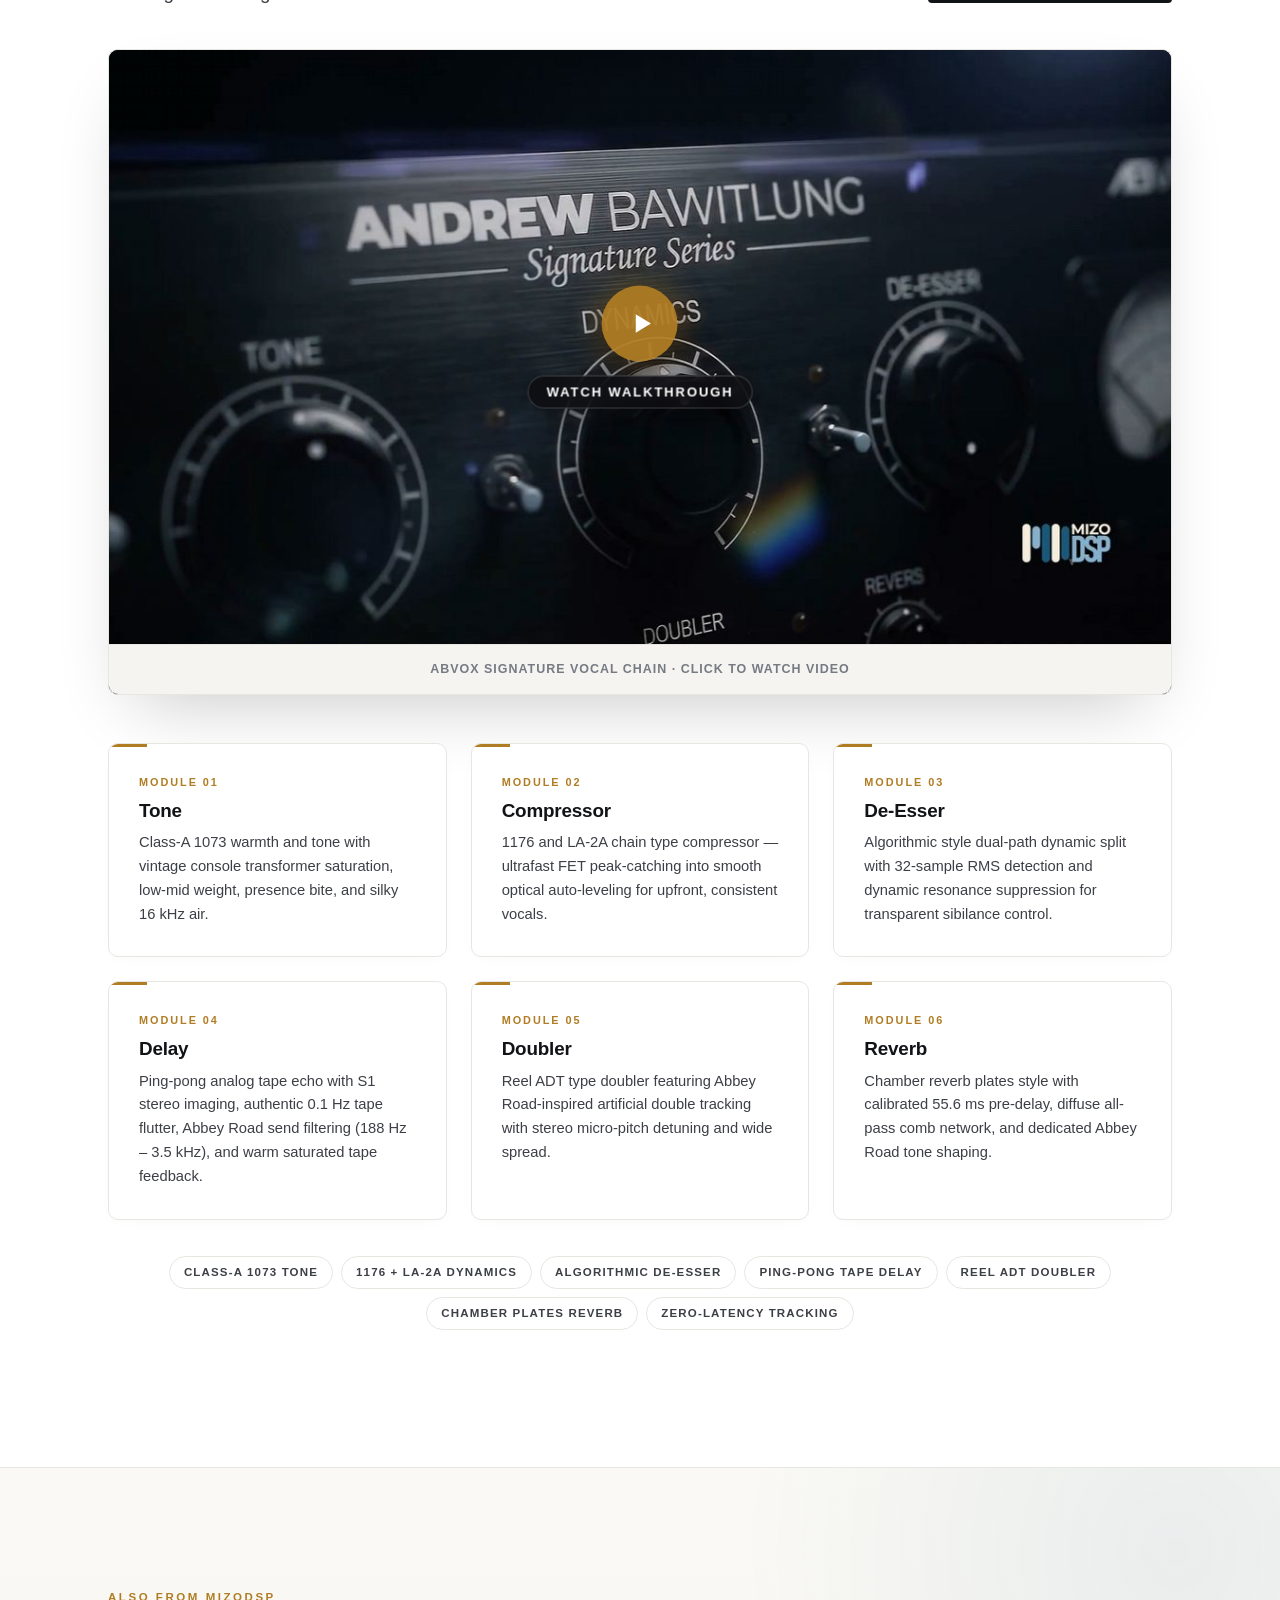
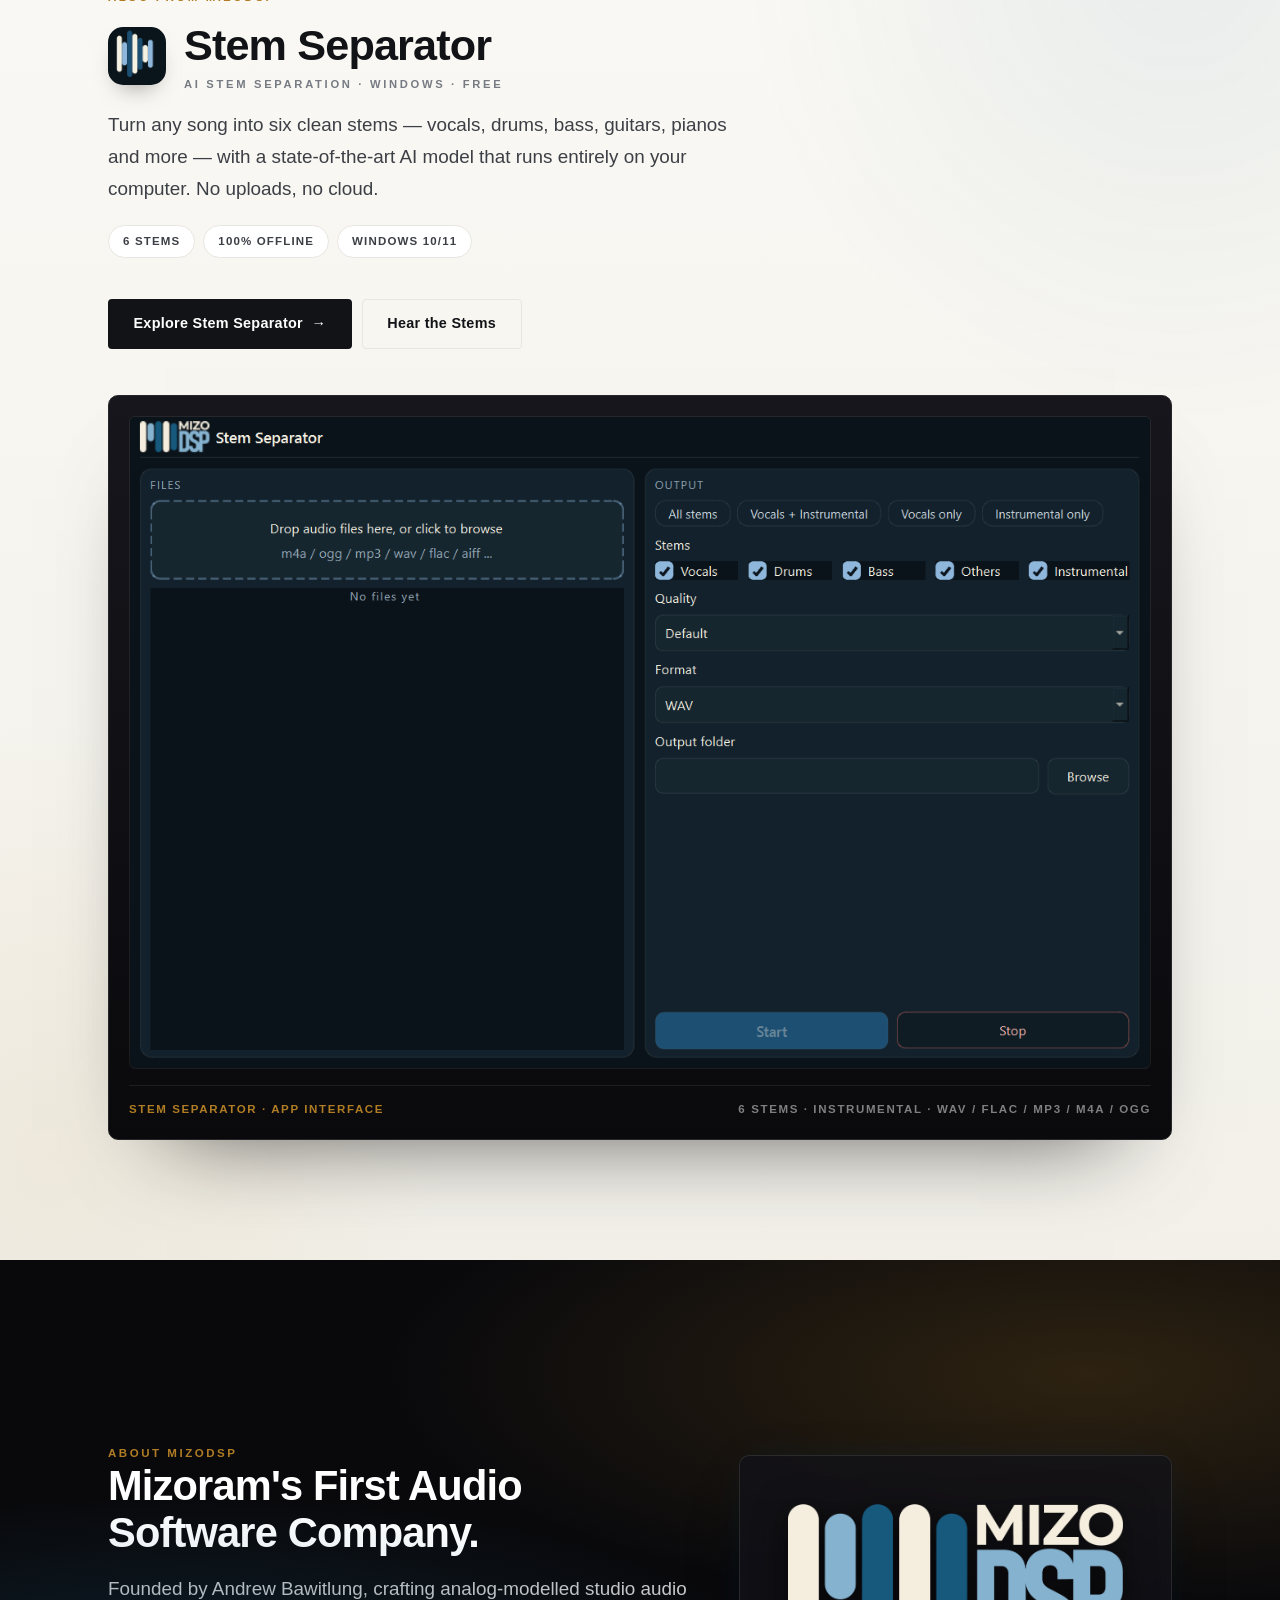
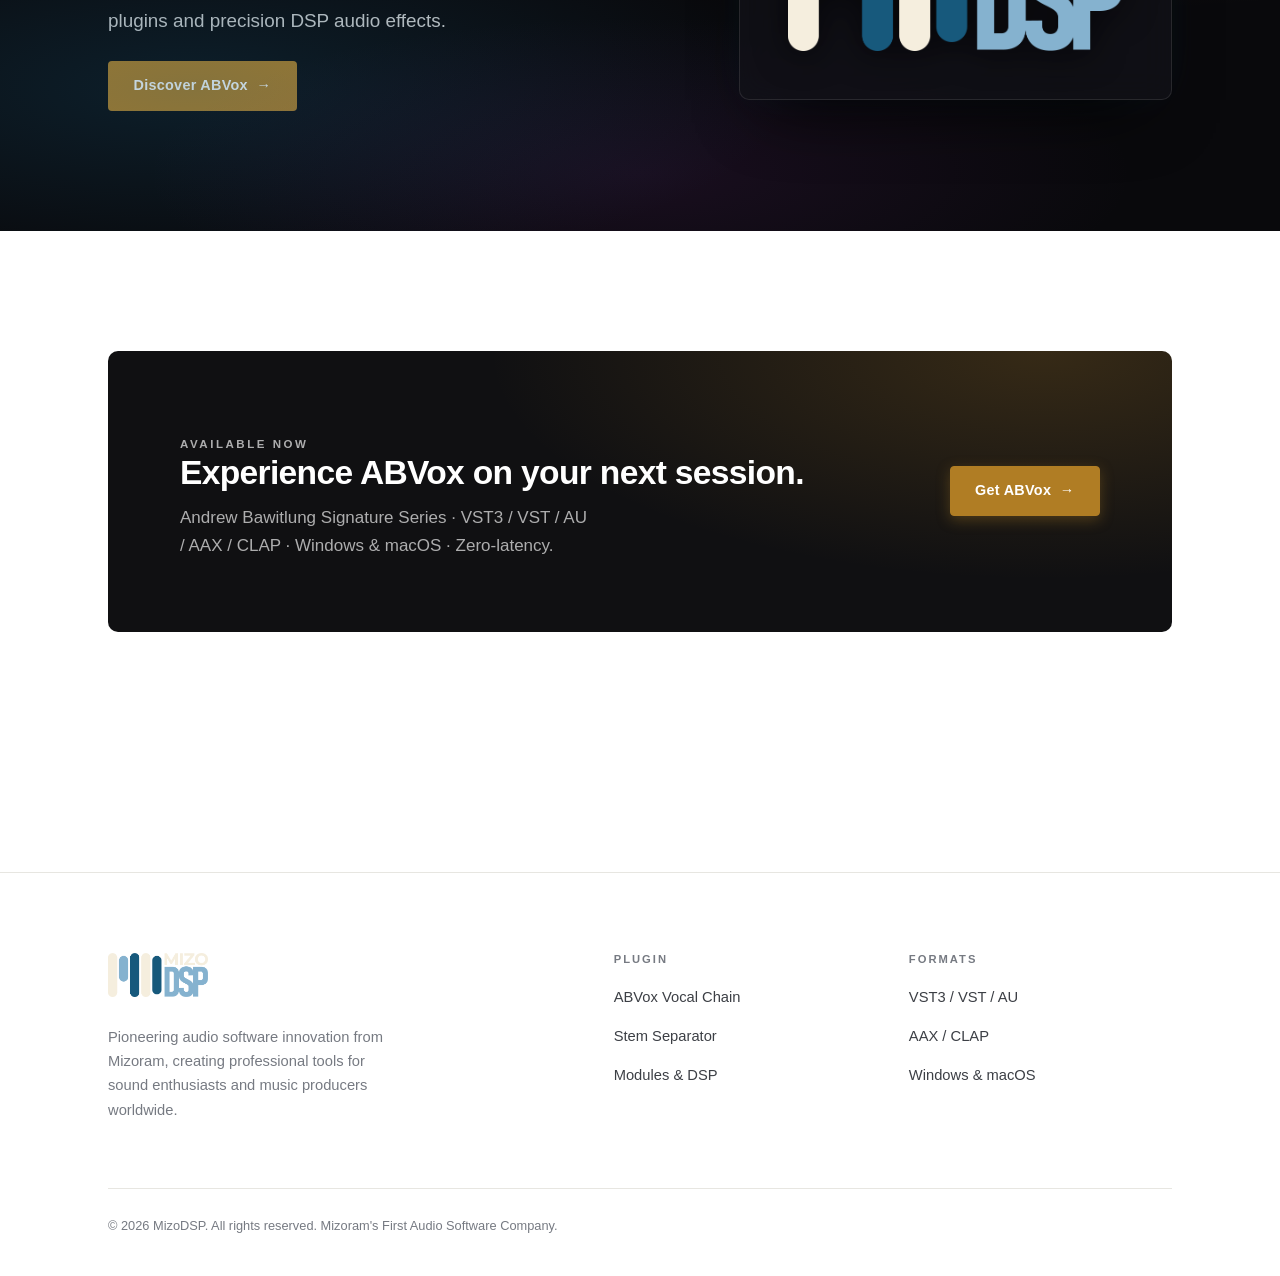
==== commit fd164b8a: "Rebuild stem demo with six stems: vocals, drums, bass, guitars, pianos, other Regenerated peaks.json" ====
--- a/index.html
+++ b/index.html
@@ -199,11 +199,11 @@
             </h2>
           </div>
           <p class="lede" style="margin-top: 18px; max-width: 64ch;">
-            Turn any song into four clean stems — vocals, drums, bass and instruments — with a
-            state-of-the-art AI model that runs entirely on your computer. No uploads, no cloud.
+            Turn any song into six clean stems — vocals, drums, bass, guitars, pianos and more —
+            with a state-of-the-art AI model that runs entirely on your computer. No uploads, no cloud.
           </p>
           <ul class="chips" style="margin-top: 20px;">
-            <li>4 Stems</li>
+            <li>6 Stems</li>
             <li>100% Offline</li>
             <li>Windows 10/11</li>
           </ul>
@@ -221,7 +221,7 @@
              width="1245" height="795" />
         <figcaption class="stem-home__caption">
           <span>Stem Separator · App interface</span>
-          <span>4 stems · Instrumental · WAV / FLAC / MP3 / M4A / OGG</span>
+          <span>6 stems · Instrumental · WAV / FLAC / MP3 / M4A / OGG</span>
         </figcaption>
       </figure>
     </div>
--- a/styles.css
+++ b/styles.css
@@ -2681,6 +2681,8 @@
 .stem-track[data-stem="vocals"] { --track-color: #e6b45a; }
 .stem-track[data-stem="drums"]  { --track-color: #7fb3dd; }
 .stem-track[data-stem="bass"]   { --track-color: #a99be8; }
+.stem-track[data-stem="guitar"] { --track-color: #e2885f; }
+.stem-track[data-stem="piano"]  { --track-color: #d98fb0; }
 .stem-track[data-stem="others"] { --track-color: #6fc9b4; }
 
 .stem-track__meta {
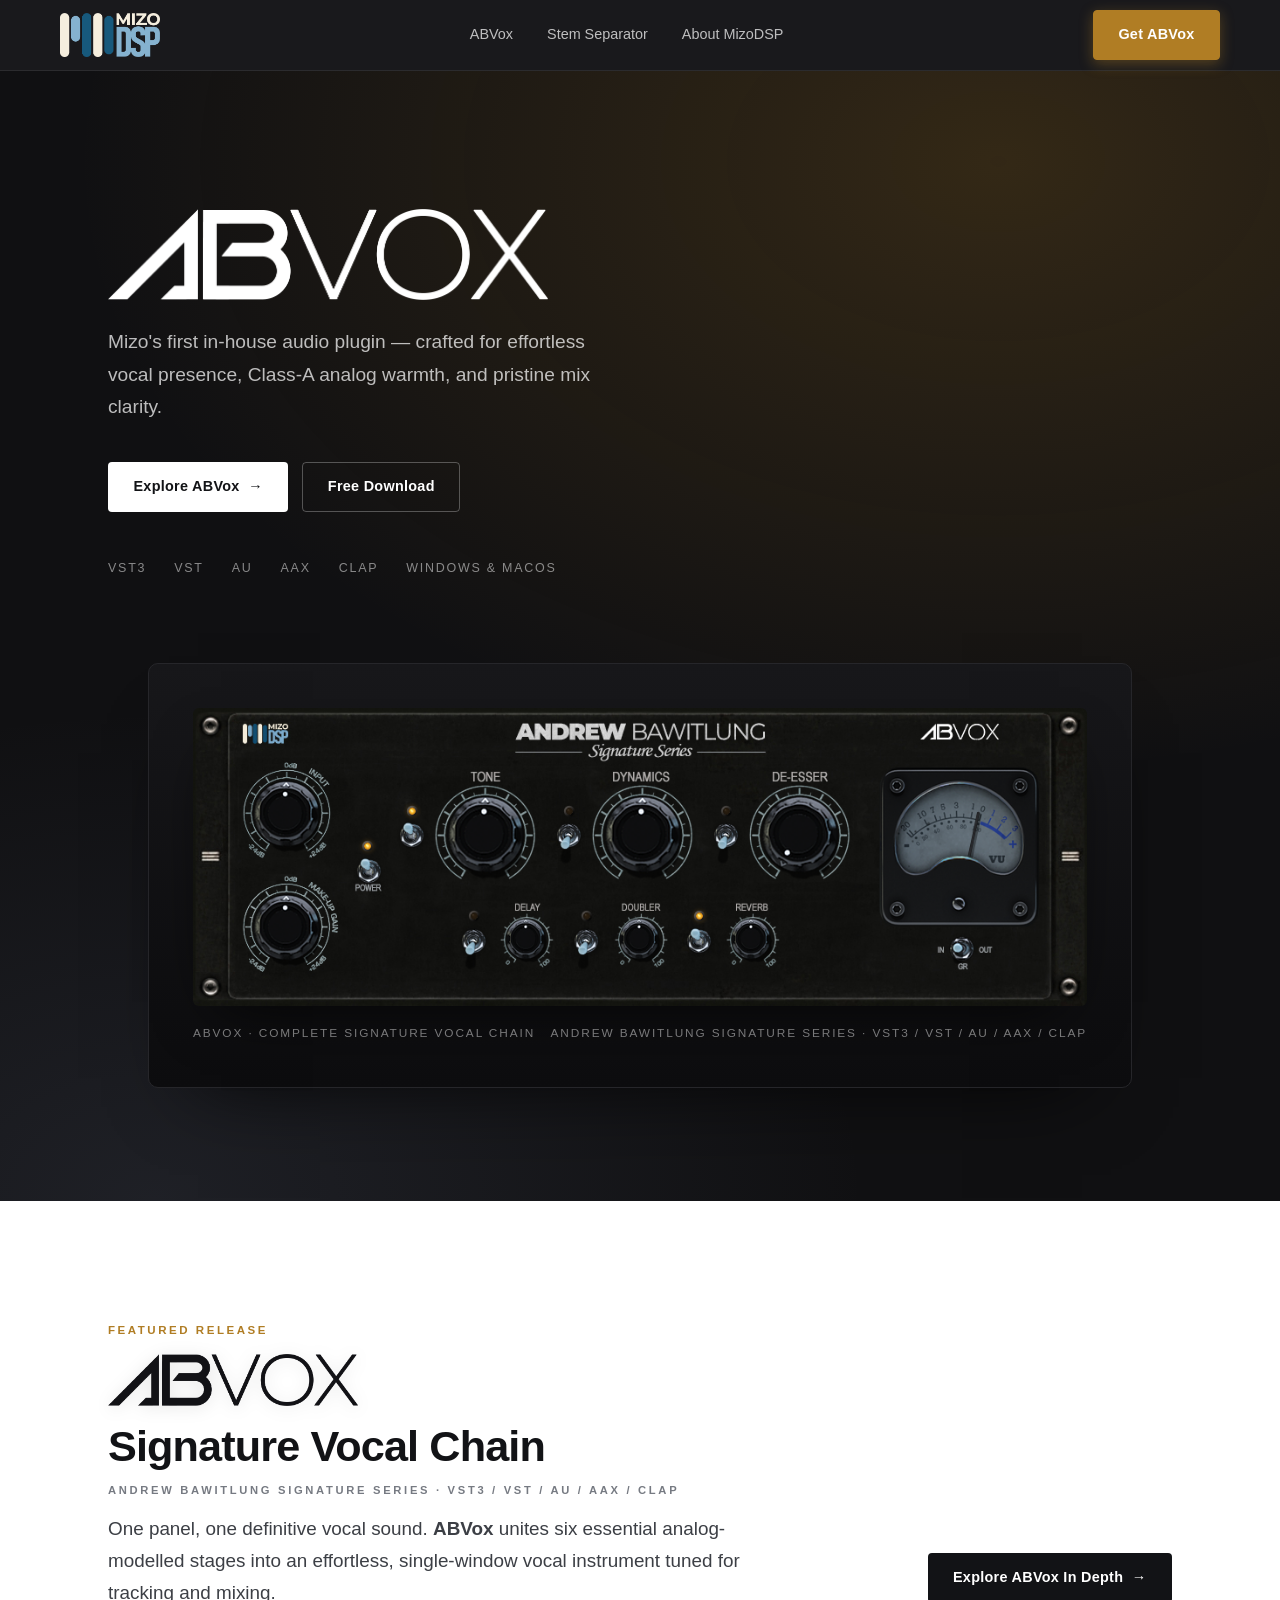
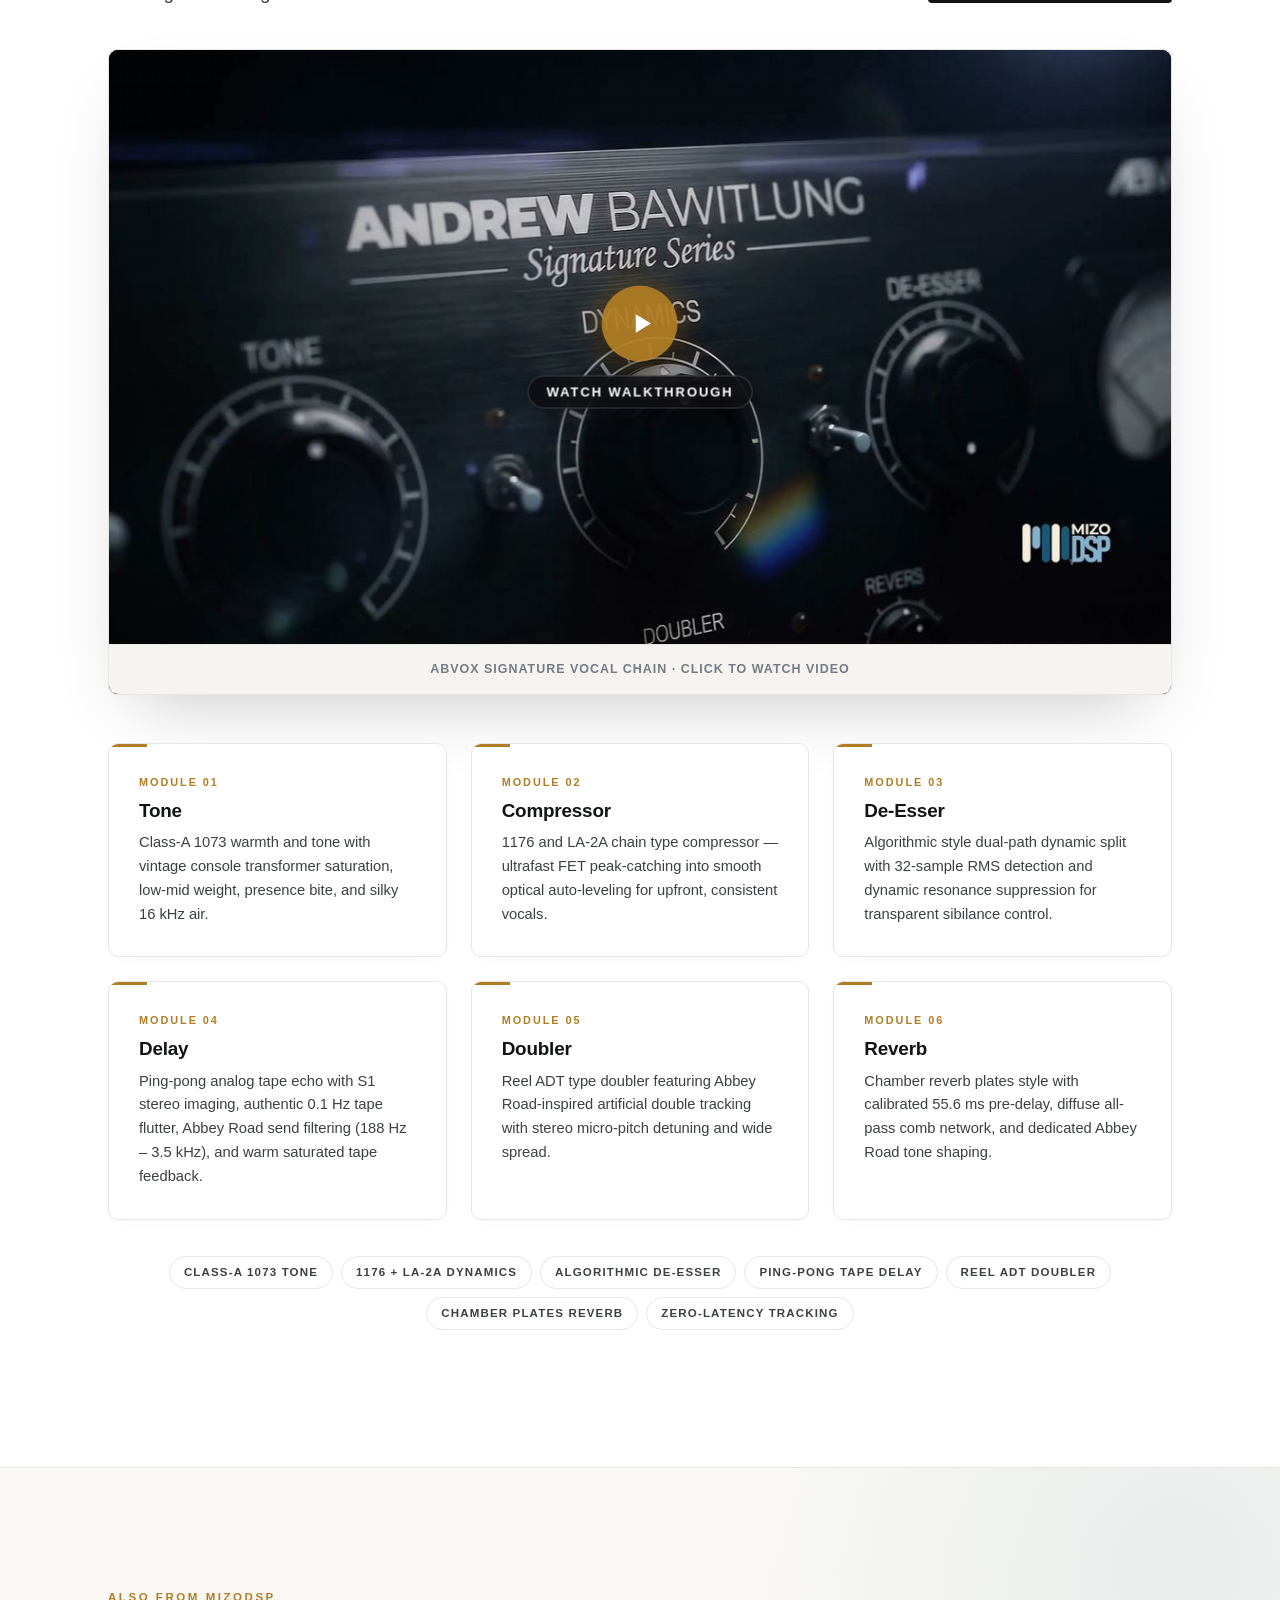
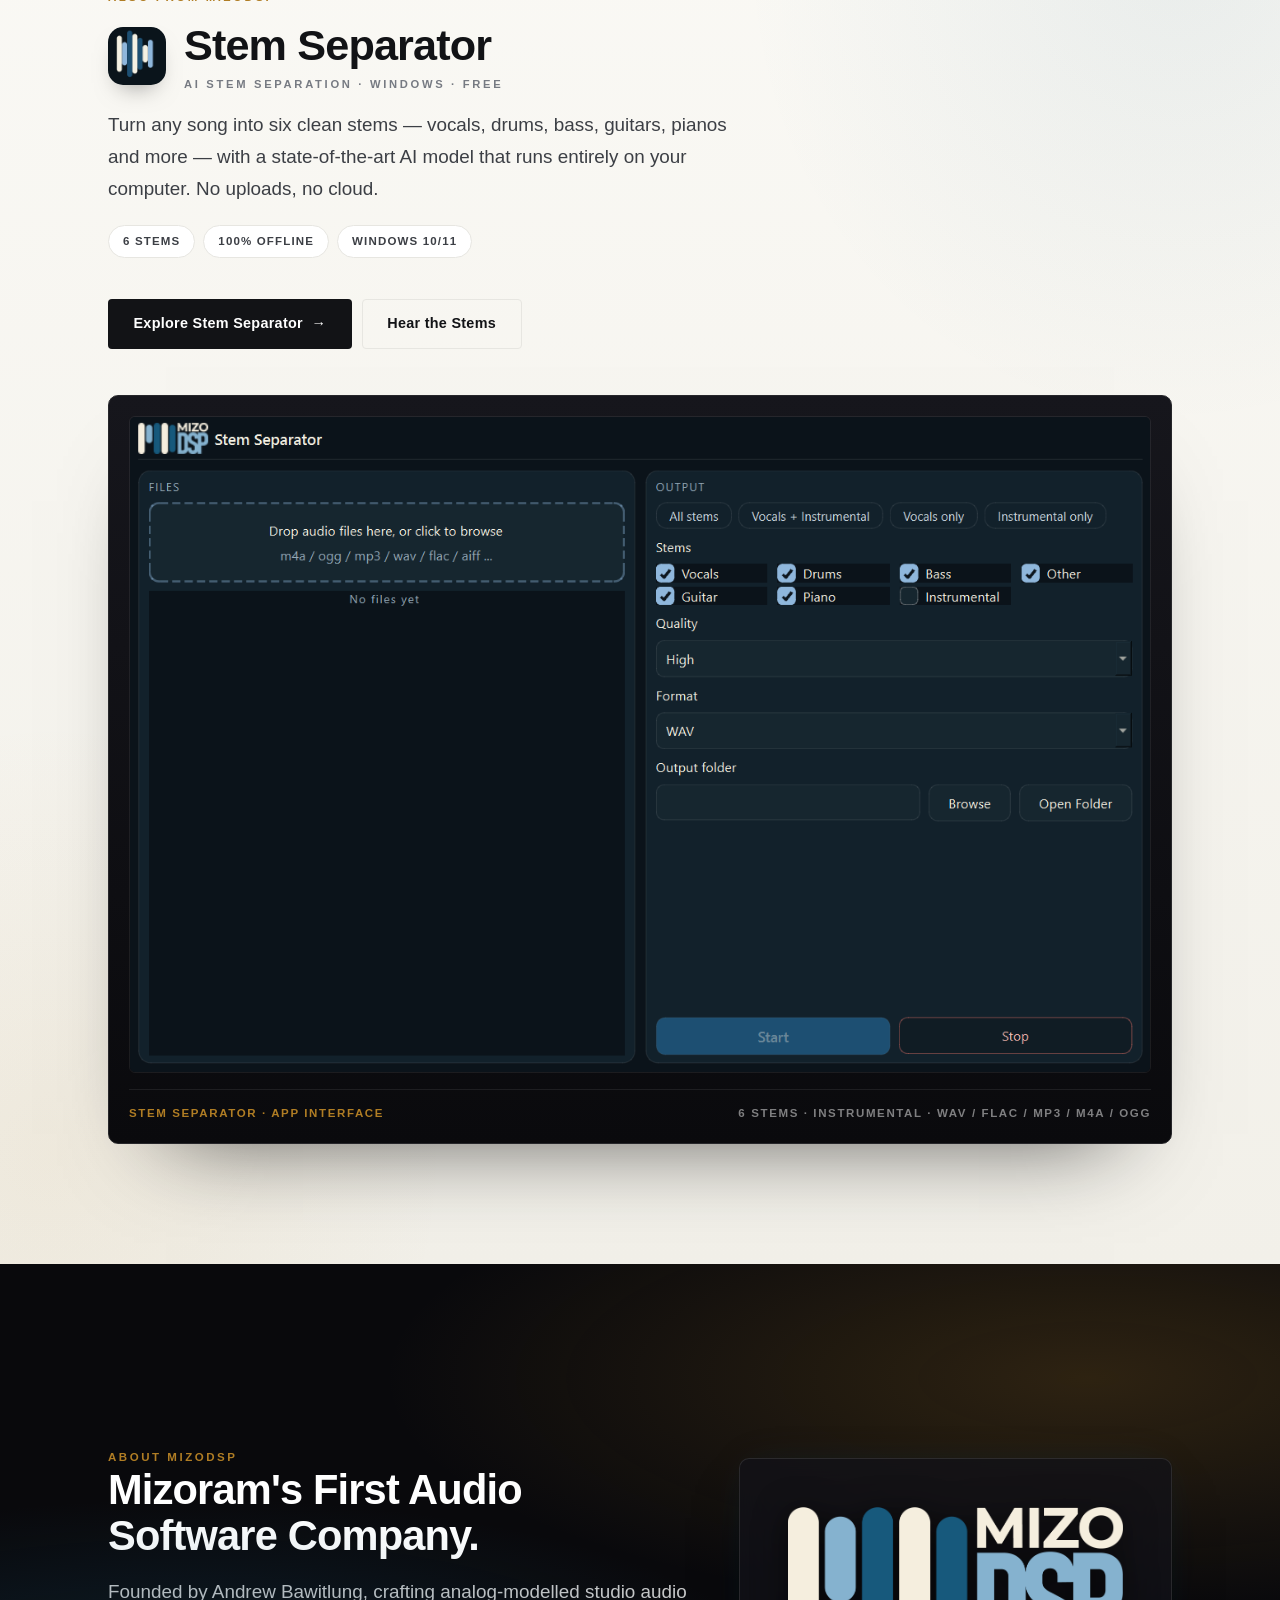
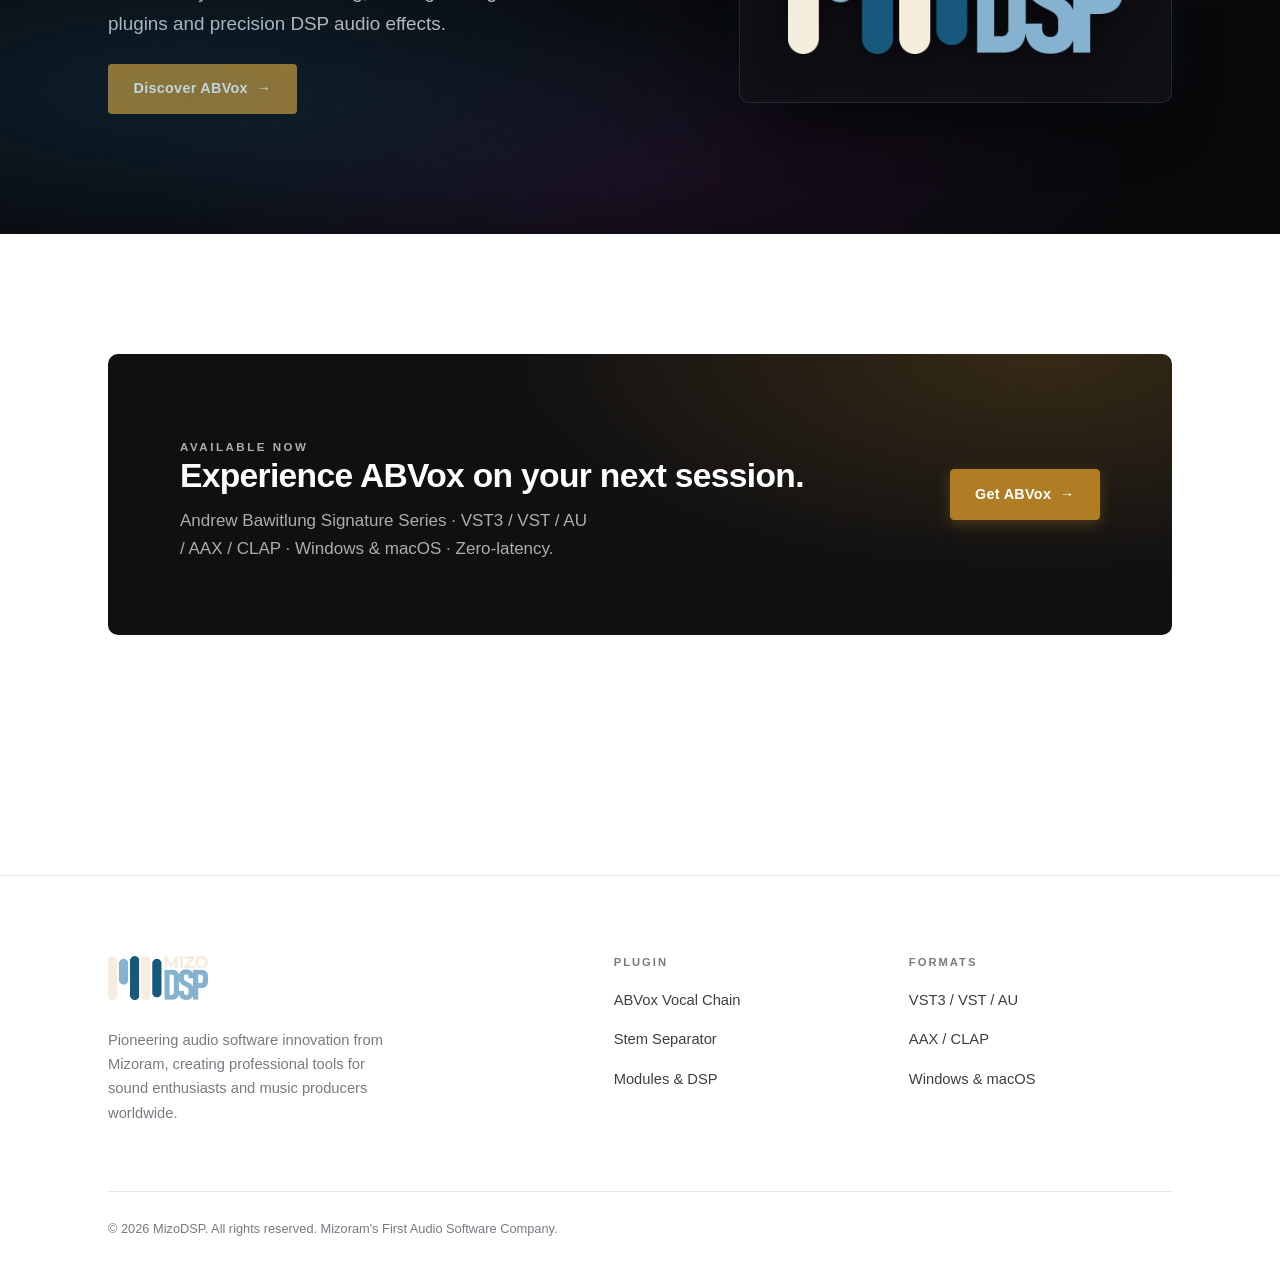
==== commit 58b58694: "Update Stem Separator screenshot and share thumbnail for the six-stem UI New app capture (1239x795) " ====
--- a/index.html
+++ b/index.html
@@ -218,7 +218,7 @@
       <figure class="stem-home__stage reveal">
         <img src="assets/StemSeparator_UI.png"
              alt="Stem Separator at launch: an empty file queue on the left, with stem, quality, format and output options on the right."
-             width="1245" height="795" />
+             width="1239" height="795" />
         <figcaption class="stem-home__caption">
           <span>Stem Separator · App interface</span>
           <span>6 stems · Instrumental · WAV / FLAC / MP3 / M4A / OGG</span>
